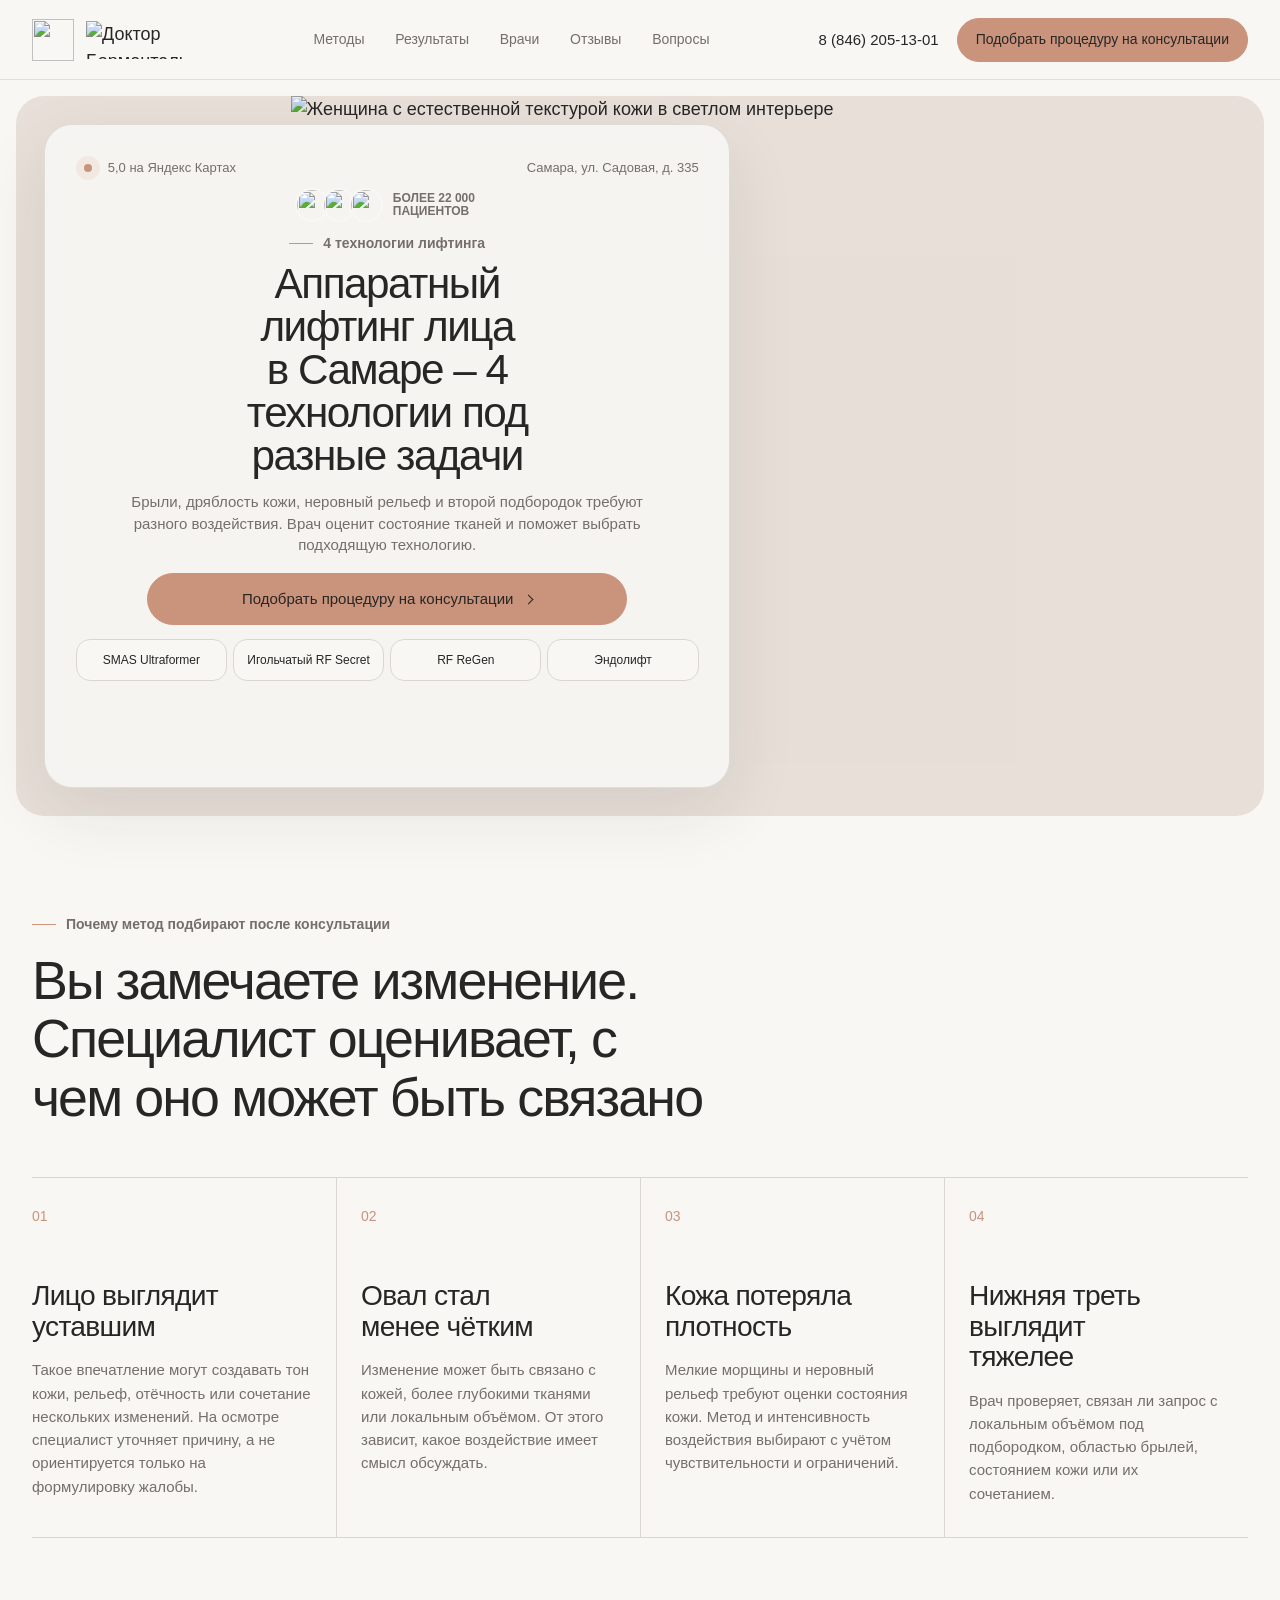
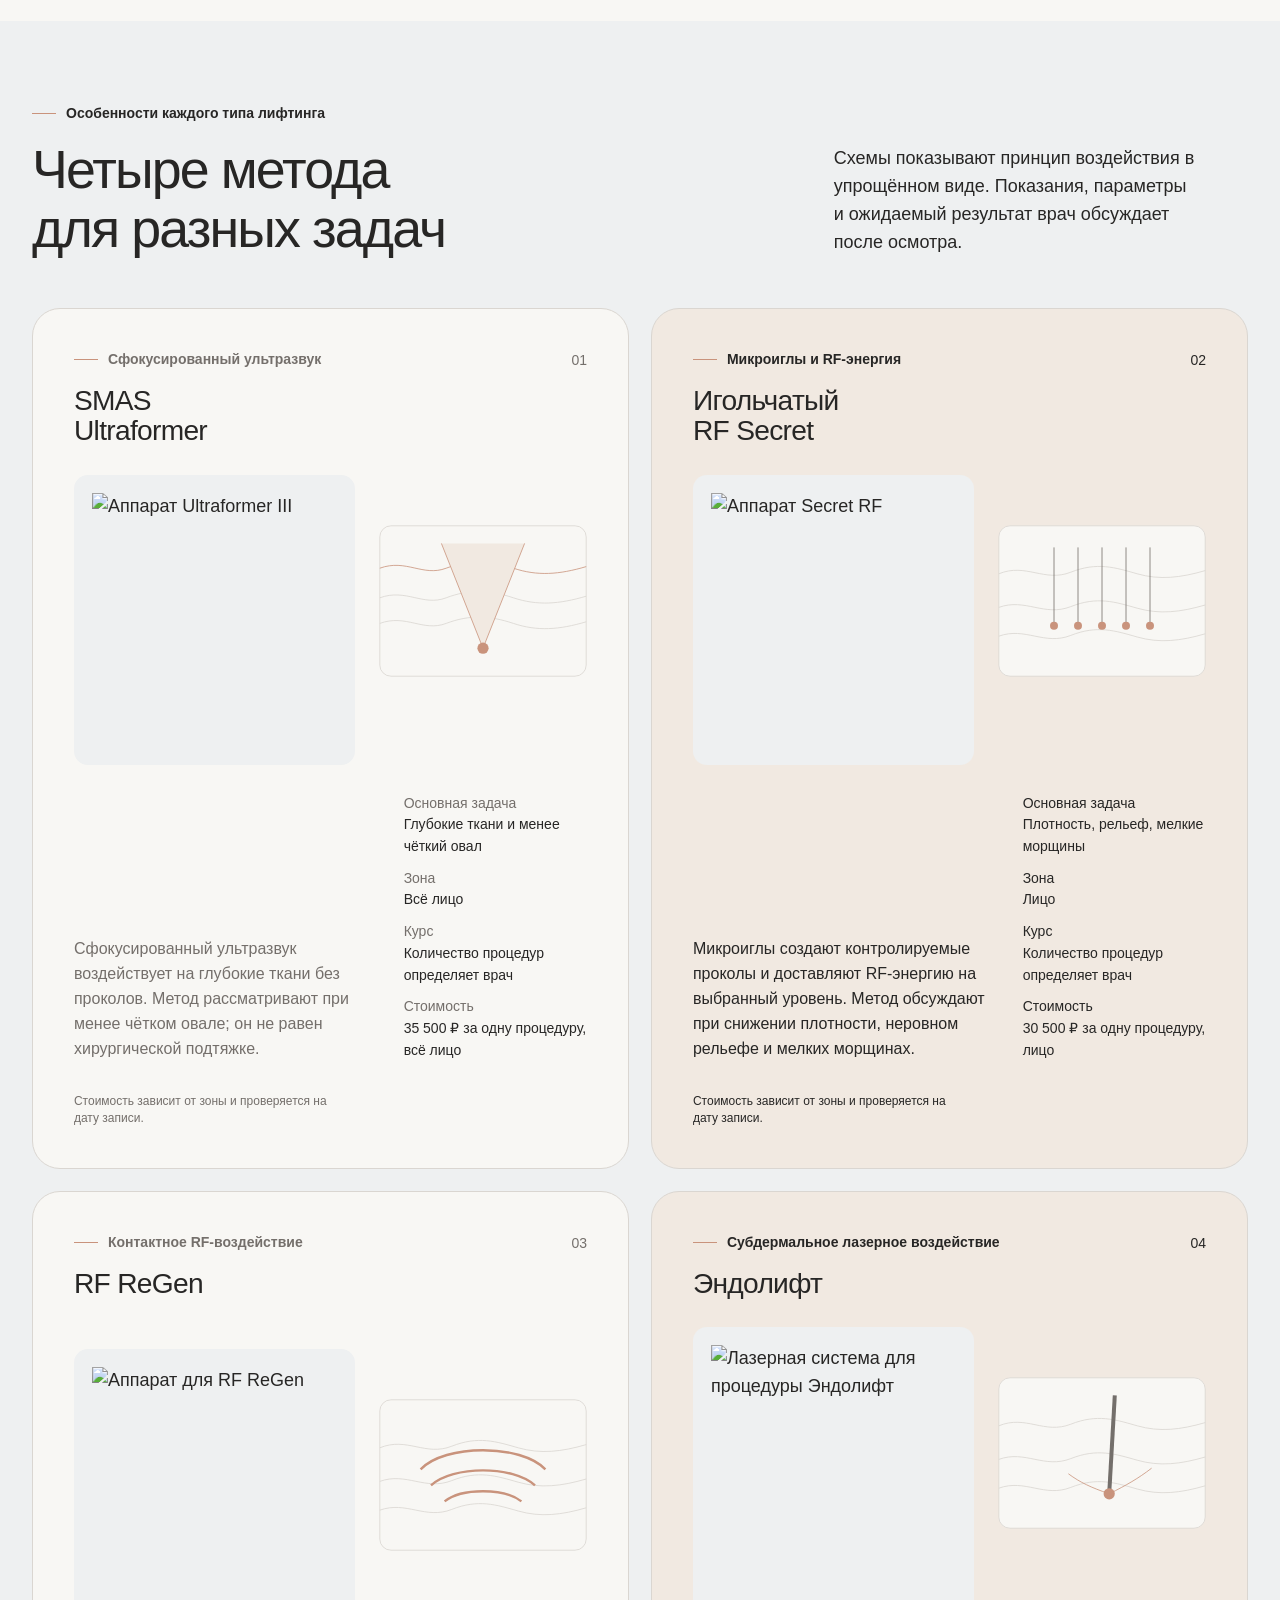
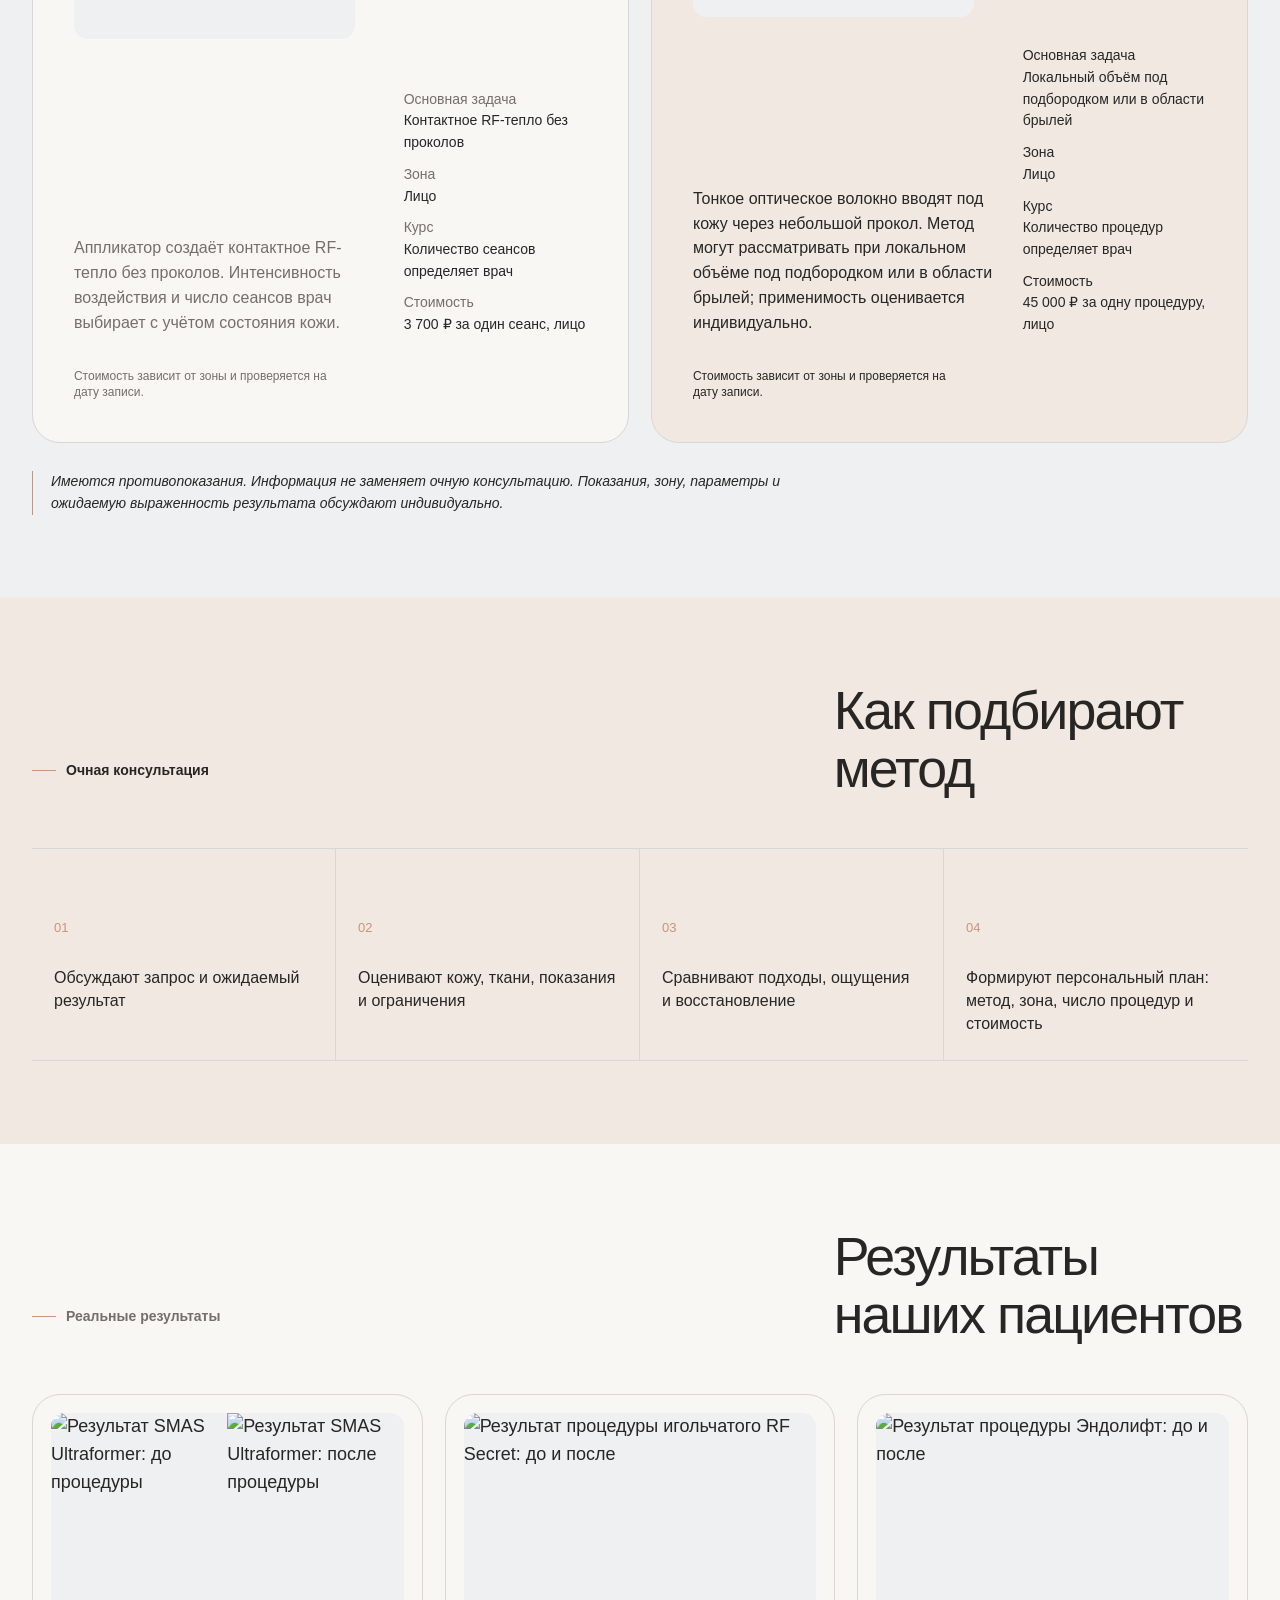
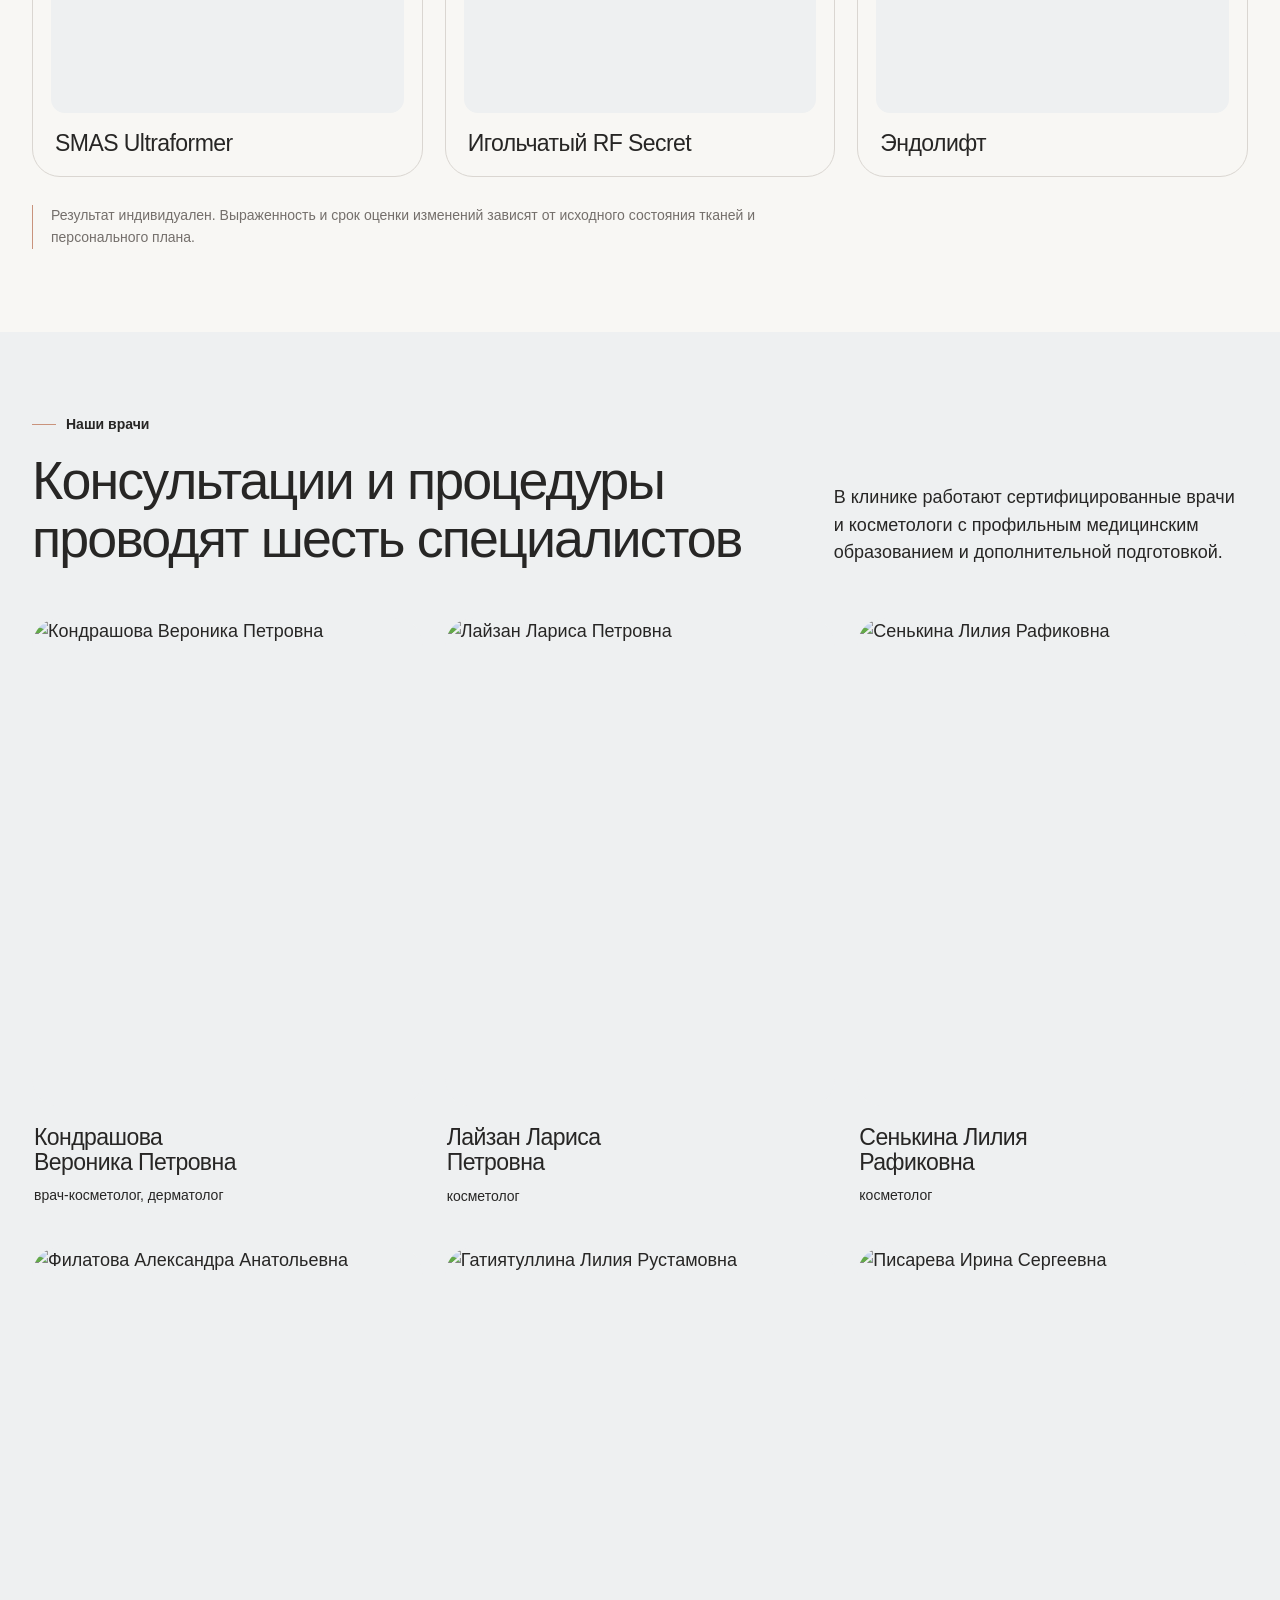
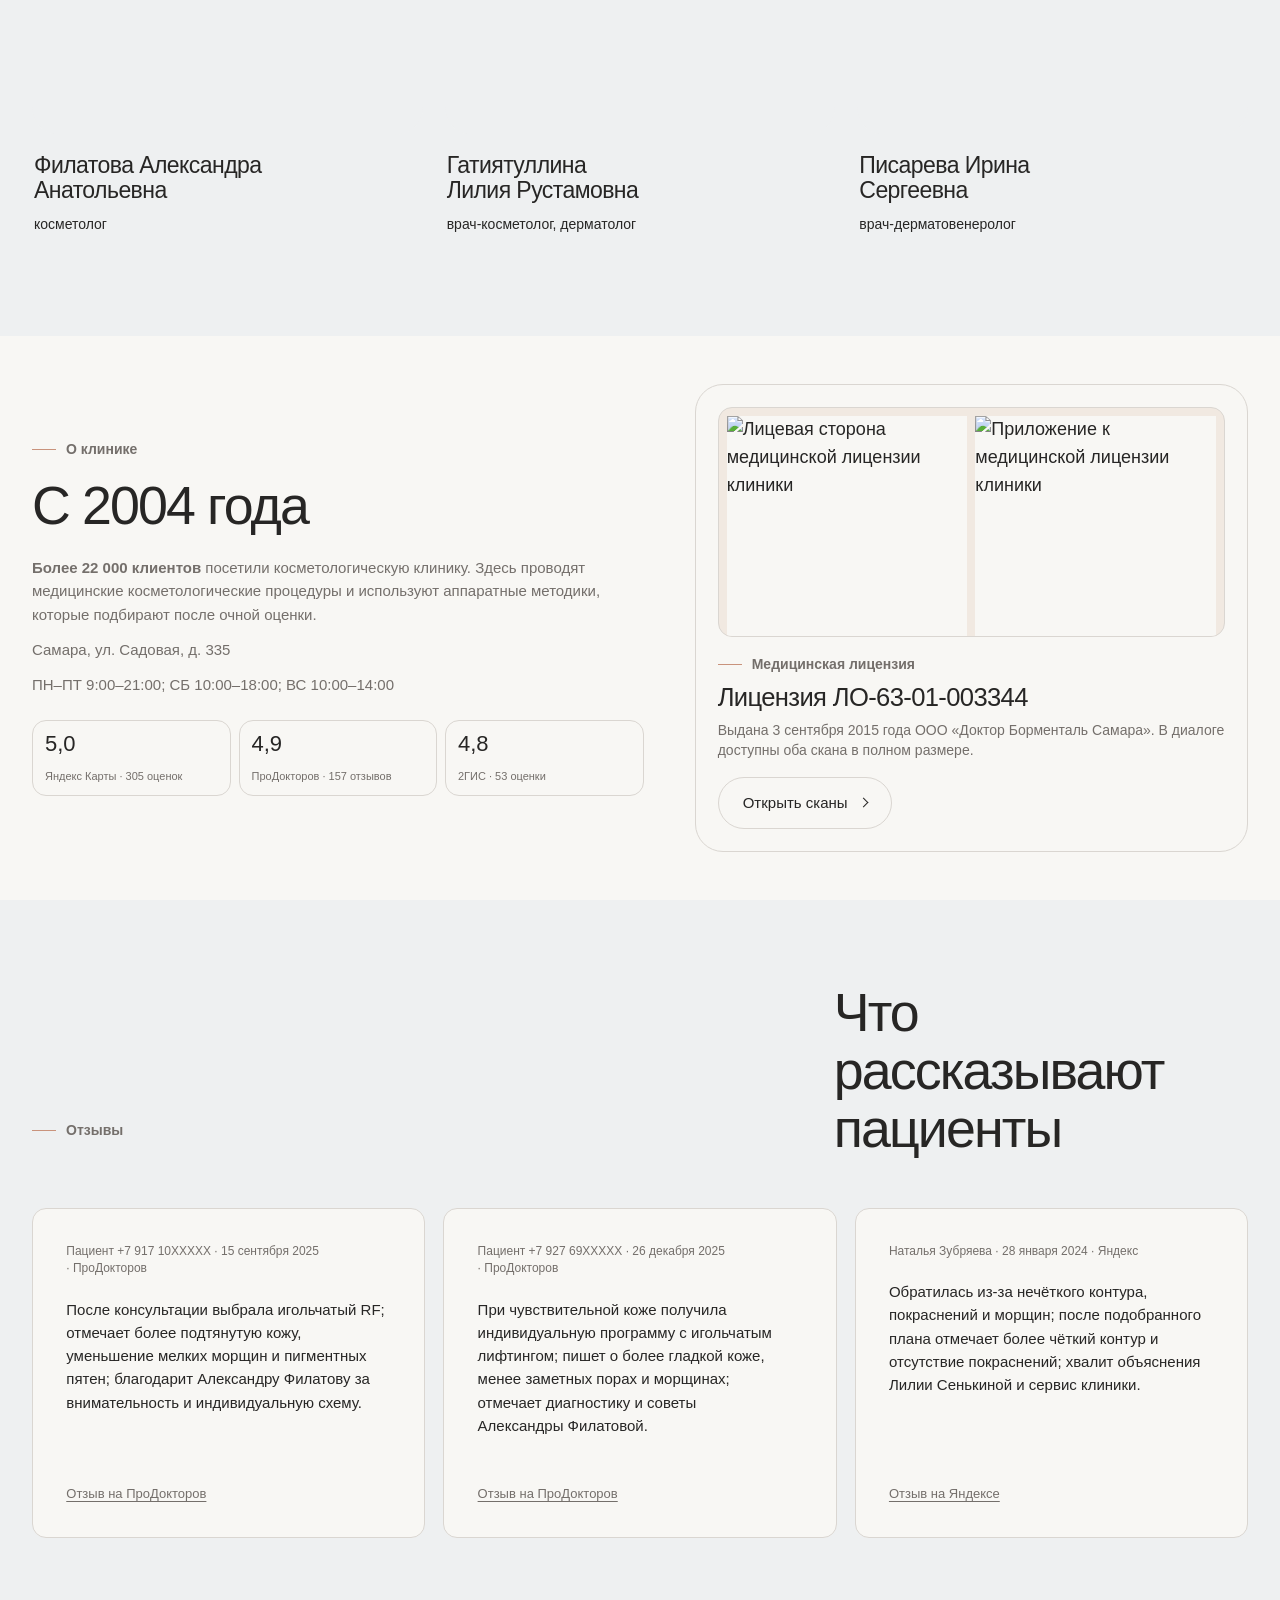
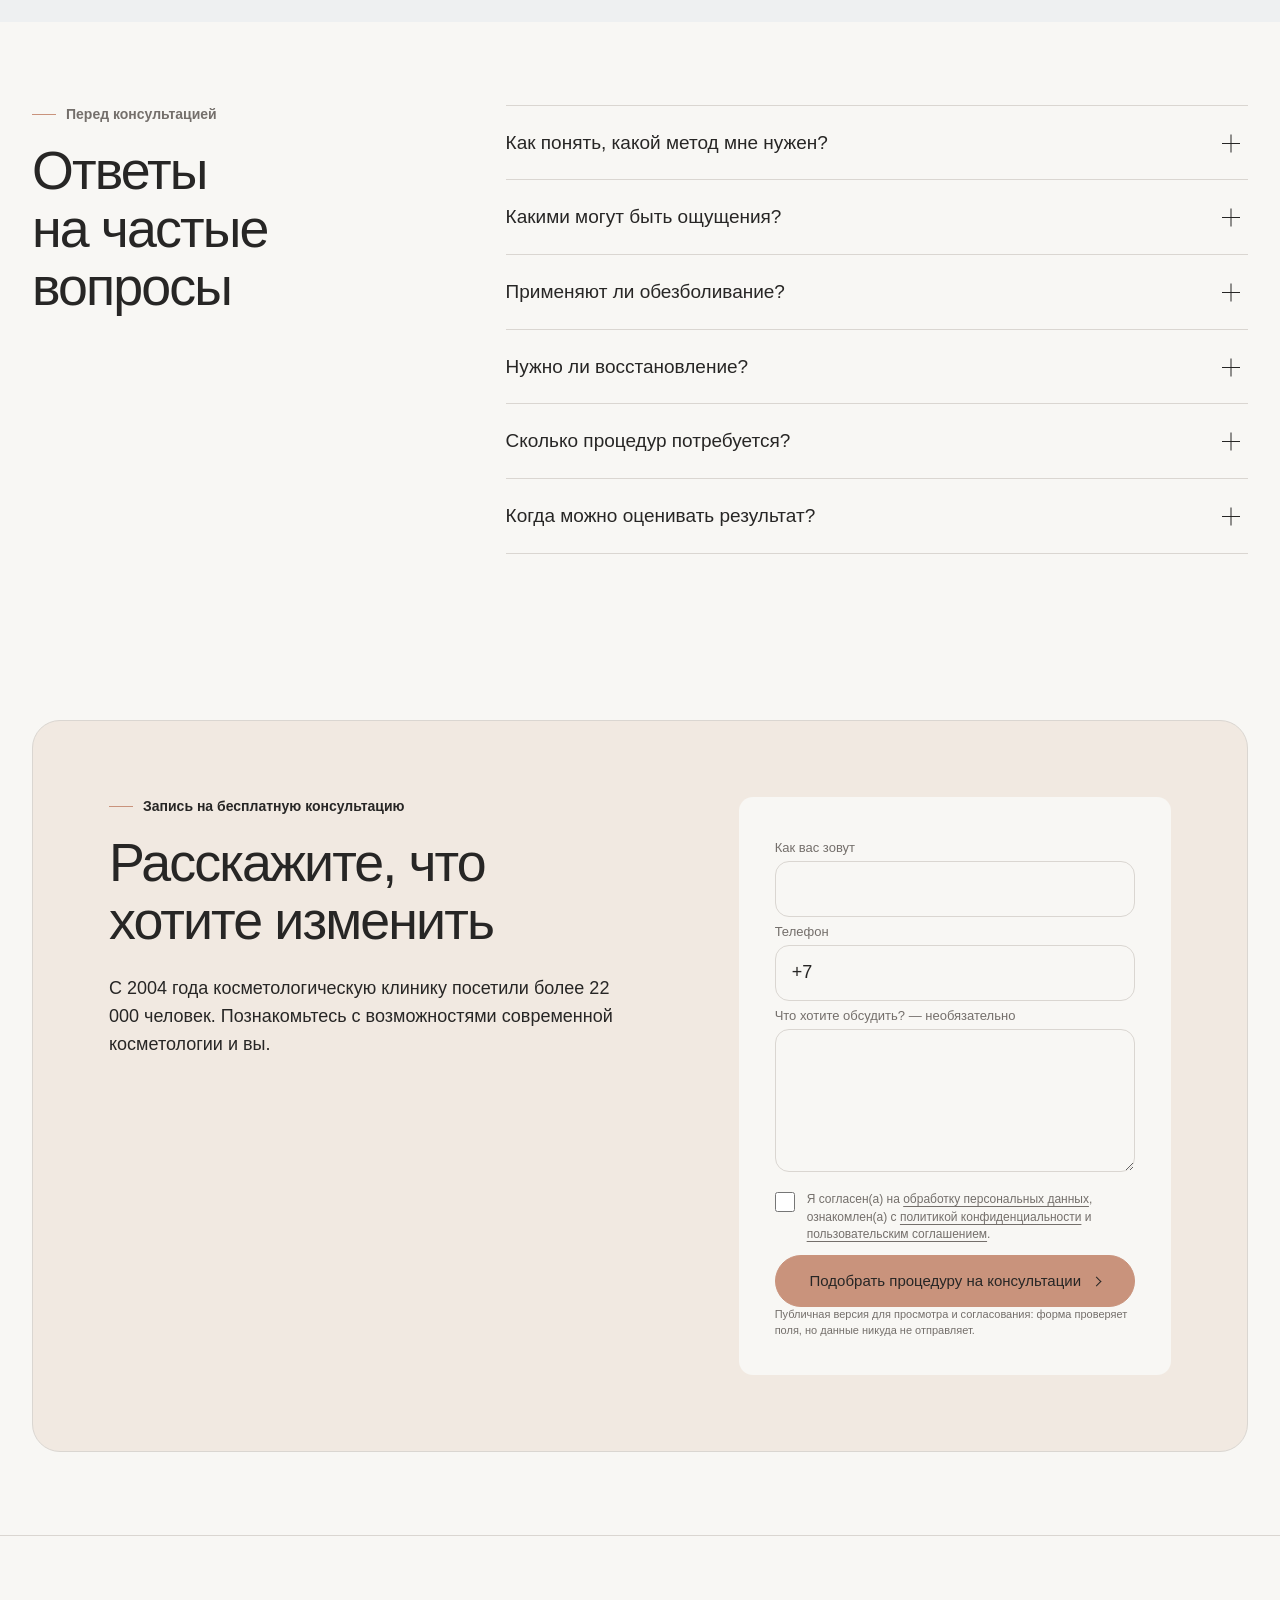
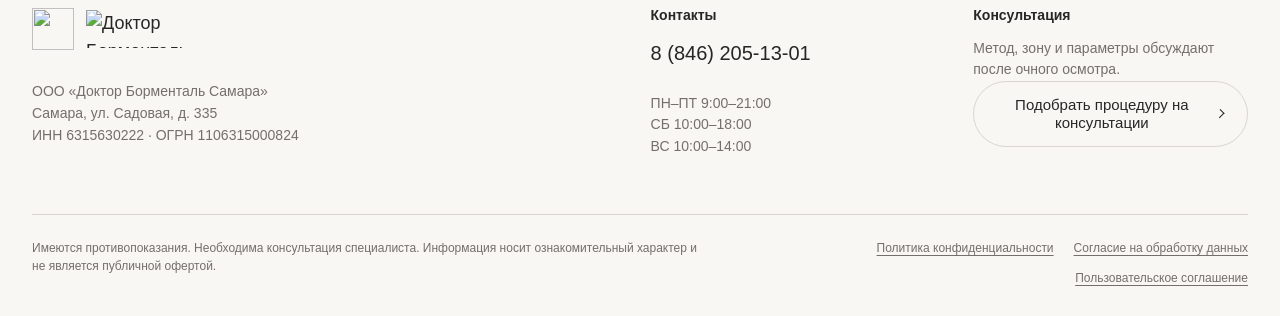
==== index.html @ 1e652e02 "feat: publish Bormental lifting landing" ====
<!doctype html>
<html lang="ru">
<head>
  <meta charset="utf-8">
  <meta name="viewport" content="width=device-width, initial-scale=1">
  <title>Аппаратный лифтинг лица в Самаре | Доктор Борменталь</title>
  <meta name="description" content="Четыре технологии аппаратного лифтинга для разных задач. Врач оценит состояние тканей и поможет подобрать метод после очной консультации.">
  <meta name="theme-color" content="#F8F7F4">
  <meta property="og:title" content="Аппаратный лифтинг лица в Самаре">
  <meta property="og:description" content="SMAS Ultraformer, игольчатый RF Secret, RF ReGen и Эндолифт — метод подбирают после очной консультации.">
  <meta property="og:type" content="website">
  <meta property="og:image" content="https://espace-landing-pages.github.io/bormental-lifting/assets/images/hero-clean.webp">
  <link rel="canonical" href="https://espace-landing-pages.github.io/bormental-lifting/">
  <link rel="icon" href="assets/logos/logo.svg" type="image/svg+xml">
  <link rel="preload" href="assets/fonts/onest-variable.ttf" as="font" type="font/ttf" crossorigin>
  <link rel="stylesheet" href="styles.css">
</head>
<body>
  <a class="skip-link" href="#main-content">К основному содержанию</a>

  <header class="site-header" data-analytics-placement="header">
    <div class="container header-inner">
      <a class="brand" href="#hero" aria-label="Доктор Борменталь — к началу страницы">
        <img class="brand-mark" src="assets/logos/logo.svg" alt="" width="48" height="48">
        <img class="brand-name" src="assets/logos/logo_name.svg" alt="Доктор Борменталь" width="109" height="35">
      </a>
      <nav class="site-nav" aria-label="Основная навигация">
        <a href="#methods">Методы</a>
        <a href="#results">Результаты</a>
        <a href="#specialists">Врачи</a>
        <a href="#reviews">Отзывы</a>
        <a href="#faq">Вопросы</a>
      </nav>
      <div class="header-actions">
        <a class="header-phone" href="tel:+78462051301">8 (846) 205-13-01</a>
        <button class="button button--compact" type="button" data-open-lead-modal>Подобрать процедуру на консультации</button>
      </div>
    </div>
  </header>

  <details class="mobile-nav">
    <summary>Разделы страницы</summary>
    <nav aria-label="Мобильная навигация">
      <a href="#methods">Методы</a>
      <a href="#results">Результаты</a>
      <a href="#specialists">Врачи</a>
      <a href="#reviews">Отзывы</a>
      <a href="#faq">Вопросы</a>
    </nav>
  </details>

  <main id="main-content">
    <section class="hero" id="hero" aria-labelledby="hero-title">
      <div class="hero-grid">
        <figure class="hero-media">
          <img src="assets/images/hero-clean.webp" alt="Женщина с естественной текстурой кожи в светлом интерьере" width="1448" height="1086" fetchpriority="high">
        </figure>
        <div class="hero-panel" data-reveal>
          <p class="eyebrow">4 технологии лифтинга</p>
          <h1 id="hero-title">Аппаратный лифтинг лица в Самаре – 4 технологии под разные задачи</h1>
          <p class="hero-lead">Брыли, дряблость кожи, неровный рельеф и второй подбородок требуют разного воздействия. Врач оценит состояние тканей и поможет выбрать подходящую технологию.</p>
          <button class="button" type="button" data-open-lead-modal>Подобрать процедуру на консультации</button>
          <div class="hero-proof" aria-label="Информация о клинике">
            <a class="hero-rating" href="https://yandex.ru/profile/1022562864" target="_blank" rel="noopener">
              <span class="hero-rating__dot" aria-hidden="true"></span>
              <span>5,0 на Яндекс Картах</span>
            </a>
            <span class="hero-address">Самара, ул. Садовая, д. 335</span>
            <span class="hero-patients">
              <span class="hero-patients__avatars" aria-hidden="true">
                <img src="assets/doctors/kondrashova-veronika.webp" alt="" width="40" height="40">
                <img src="assets/doctors/gatiyatullina-liliya.webp" alt="" width="40" height="40">
                <img src="assets/doctors/pisareva-irina.webp" alt="" width="40" height="40">
              </span>
              <strong>Более 22 000 пациентов</strong>
            </span>
          </div>
          <ul class="hero-methods" aria-label="Технологии лифтинга">
            <li>SMAS Ultraformer</li>
            <li>Игольчатый RF Secret</li>
            <li>RF ReGen</li>
            <li>Эндолифт</li>
          </ul>
        </div>
      </div>
    </section>

    <section class="section" id="changes" aria-labelledby="changes-title">
      <div class="container">
        <div class="section-head" data-reveal>
          <div>
            <p class="eyebrow">Почему метод подбирают после консультации</p>
            <h2 id="changes-title">Вы замечаете изменение. Специалист оценивает, с чем оно может быть связано</h2>
          </div>
        </div>
        <div class="changes-grid">
          <article class="change-item" data-reveal>
            <span class="change-index">01</span>
            <h3>Лицо выглядит уставшим</h3>
            <p>Такое впечатление могут создавать тон кожи, рельеф, отёчность или сочетание нескольких изменений. На осмотре специалист уточняет причину, а не ориентируется только на формулировку жалобы.</p>
          </article>
          <article class="change-item" data-reveal>
            <span class="change-index">02</span>
            <h3>Овал стал менее чётким</h3>
            <p>Изменение может быть связано с кожей, более глубокими тканями или локальным объёмом. От этого зависит, какое воздействие имеет смысл обсуждать.</p>
          </article>
          <article class="change-item" data-reveal>
            <span class="change-index">03</span>
            <h3>Кожа потеряла плотность</h3>
            <p>Мелкие морщины и неровный рельеф требуют оценки состояния кожи. Метод и интенсивность воздействия выбирают с учётом чувствительности и ограничений.</p>
          </article>
          <article class="change-item" data-reveal>
            <span class="change-index">04</span>
            <h3>Нижняя треть выглядит тяжелее</h3>
            <p>Врач проверяет, связан ли запрос с локальным объёмом под подбородком, областью брылей, состоянием кожи или их сочетанием.</p>
          </article>
        </div>
      </div>
    </section>

    <section class="section section--soft" id="methods" aria-labelledby="methods-title">
      <div class="container">
        <div class="section-head" data-reveal>
          <div>
            <p class="eyebrow">Особенности каждого типа лифтинга</p>
            <h2 id="methods-title">Четыре метода для разных задач</h2>
          </div>
          <p>Схемы показывают принцип воздействия в упрощённом виде. Показания, параметры и ожидаемый результат врач обсуждает после осмотра.</p>
        </div>

        <div class="methods-grid">
          <article class="method-card" data-reveal>
            <div class="method-card__head">
              <div><p class="eyebrow">Сфокусированный ультразвук</p><h3>SMAS Ultraformer</h3></div>
              <span class="method-card__index">01</span>
            </div>
            <div class="method-card__visual">
              <figure class="method-card__media"><img src="assets/equipment/ultraformer-clean.webp" alt="Аппарат Ultraformer III" width="1030" height="1527" loading="lazy"></figure>
              <div class="method-diagram" role="img" aria-label="Упрощённая схема сфокусированного ультразвукового воздействия">
                <svg viewBox="0 0 260 190" aria-hidden="true">
                  <rect x="1" y="1" width="258" height="188" rx="14" fill="#F8F7F4" stroke="#DAD6D1"/>
                  <path d="M1 54C34 42 55 65 84 54s54-10 84 0 57 8 91-2" fill="none" stroke="#C9937C"/>
                  <path d="M1 91C34 79 55 102 84 91s54-10 84 0 57 8 91-2M1 123C34 111 55 134 84 123s54-10 84 0 57 8 91-2" fill="none" stroke="#DAD6D1"/>
                  <path d="M78 23L130 154 182 23" fill="#F1E9E1" stroke="#C9937C"/>
                  <circle cx="130" cy="154" r="7" fill="#C9937C"/>
                </svg>
              </div>
            </div>
            <div class="method-card__copy">
              <p>Сфокусированный ультразвук воздействует на глубокие ткани без проколов. Метод рассматривают при менее чётком овале; он не равен хирургической подтяжке.</p>
              <div class="method-card__meta">
                <div><span>Основная задача</span><strong>Глубокие ткани и менее чёткий овал</strong></div>
                <div><span>Зона</span><strong>Всё лицо</strong></div>
                <div><span>Курс</span><strong>Количество процедур определяет врач</strong></div>
                <div><span>Стоимость</span><strong>35 500 ₽ за одну процедуру, всё лицо</strong></div>
              </div>
              <p class="price-note">Стоимость зависит от зоны и проверяется на дату записи.</p>
            </div>
          </article>

          <article class="method-card" data-reveal>
            <div class="method-card__head">
              <div><p class="eyebrow">Микроиглы и RF-энергия</p><h3>Игольчатый RF Secret</h3></div>
              <span class="method-card__index">02</span>
            </div>
            <div class="method-card__visual">
              <figure class="method-card__media"><img src="assets/equipment/secret-rf.webp" alt="Аппарат Secret RF" width="1740" height="3714" loading="lazy"></figure>
              <div class="method-diagram" role="img" aria-label="Упрощённая схема микроигольчатого RF-воздействия">
                <svg viewBox="0 0 260 190" aria-hidden="true">
                  <rect x="1" y="1" width="258" height="188" rx="14" fill="#F8F7F4" stroke="#DAD6D1"/>
                  <path d="M1 61C35 47 58 72 91 59s55-6 83 2 54 5 85-4M1 103C34 91 58 115 91 102s55-6 83 2 54 5 85-4M1 139C34 127 58 151 91 138s55-6 83 2 54 5 85-4" fill="none" stroke="#DAD6D1"/>
                  <g stroke="#746F6B"><path d="M70 28V126"/><path d="M100 28V126"/><path d="M130 28V126"/><path d="M160 28V126"/><path d="M190 28V126"/></g>
                  <g fill="#C9937C"><circle cx="70" cy="126" r="5"/><circle cx="100" cy="126" r="5"/><circle cx="130" cy="126" r="5"/><circle cx="160" cy="126" r="5"/><circle cx="190" cy="126" r="5"/></g>
                </svg>
              </div>
            </div>
            <div class="method-card__copy">
              <p>Микроиглы создают контролируемые проколы и доставляют RF-энергию на выбранный уровень. Метод обсуждают при снижении плотности, неровном рельефе и мелких морщинах.</p>
              <div class="method-card__meta">
                <div><span>Основная задача</span><strong>Плотность, рельеф, мелкие морщины</strong></div>
                <div><span>Зона</span><strong>Лицо</strong></div>
                <div><span>Курс</span><strong>Количество процедур определяет врач</strong></div>
                <div><span>Стоимость</span><strong>30 500 ₽ за одну процедуру, лицо</strong></div>
              </div>
              <p class="price-note">Стоимость зависит от зоны и проверяется на дату записи.</p>
            </div>
          </article>

          <article class="method-card" data-reveal>
            <div class="method-card__head">
              <div><p class="eyebrow">Контактное RF-воздействие</p><h3>RF ReGen</h3></div>
              <span class="method-card__index">03</span>
            </div>
            <div class="method-card__visual">
              <figure class="method-card__media"><img src="assets/equipment/regen.webp" alt="Аппарат для RF ReGen" width="694" height="1280" loading="lazy"></figure>
              <div class="method-diagram" role="img" aria-label="Упрощённая схема контактного RF-воздействия">
                <svg viewBox="0 0 260 190" aria-hidden="true">
                  <rect x="1" y="1" width="258" height="188" rx="14" fill="#F8F7F4" stroke="#DAD6D1"/>
                  <path d="M1 61C35 47 58 72 91 59s55-6 83 2 54 5 85-4M1 103C34 91 58 115 91 102s55-6 83 2 54 5 85-4M1 139C34 127 58 151 91 138s55-6 83 2 54 5 85-4" fill="none" stroke="#DAD6D1"/>
                  <path d="M52 88C82 56 178 56 208 88M65 108C92 83 168 83 195 108M82 128C103 111 157 111 178 128" fill="none" stroke="#C9937C" stroke-width="3"/>
                </svg>
              </div>
            </div>
            <div class="method-card__copy">
              <p>Аппликатор создаёт контактное RF-тепло без проколов. Интенсивность воздействия и число сеансов врач выбирает с учётом состояния кожи.</p>
              <div class="method-card__meta">
                <div><span>Основная задача</span><strong>Контактное RF-тепло без проколов</strong></div>
                <div><span>Зона</span><strong>Лицо</strong></div>
                <div><span>Курс</span><strong>Количество сеансов определяет врач</strong></div>
                <div><span>Стоимость</span><strong>3 700 ₽ за один сеанс, лицо</strong></div>
              </div>
              <p class="price-note">Стоимость зависит от зоны и проверяется на дату записи.</p>
            </div>
          </article>

          <article class="method-card" data-reveal>
            <div class="method-card__head">
              <div><p class="eyebrow">Субдермальное лазерное воздействие</p><h3>Эндолифт</h3></div>
              <span class="method-card__index">04</span>
            </div>
            <div class="method-card__visual">
              <figure class="method-card__media"><img src="assets/equipment/endolift.webp" alt="Лазерная система для процедуры Эндолифт" width="814" height="442" loading="lazy"></figure>
              <div class="method-diagram" role="img" aria-label="Упрощённая схема субдермального лазерного воздействия">
                <svg viewBox="0 0 260 190" aria-hidden="true">
                  <rect x="1" y="1" width="258" height="188" rx="14" fill="#F8F7F4" stroke="#DAD6D1"/>
                  <path d="M1 61C35 47 58 72 91 59s55-6 83 2 54 5 85-4M1 103C34 91 58 115 91 102s55-6 83 2 54 5 85-4M1 139C34 127 58 151 91 138s55-6 83 2 54 5 85-4" fill="none" stroke="#DAD6D1"/>
                  <path d="M146 23L139 146" fill="none" stroke="#746F6B" stroke-width="5"/>
                  <circle cx="139" cy="146" r="7" fill="#C9937C"/>
                  <path d="M139 146C116 138 103 132 88 121M139 146C161 135 175 127 192 114" fill="none" stroke="#C9937C"/>
                </svg>
              </div>
            </div>
            <div class="method-card__copy">
              <p>Тонкое оптическое волокно вводят под кожу через небольшой прокол. Метод могут рассматривать при локальном объёме под подбородком или в области брылей; применимость оценивается индивидуально.</p>
              <div class="method-card__meta">
                <div><span>Основная задача</span><strong>Локальный объём под подбородком или в области брылей</strong></div>
                <div><span>Зона</span><strong>Лицо</strong></div>
                <div><span>Курс</span><strong>Количество процедур определяет врач</strong></div>
                <div><span>Стоимость</span><strong>45 000 ₽ за одну процедуру, лицо</strong></div>
              </div>
              <p class="price-note">Стоимость зависит от зоны и проверяется на дату записи.</p>
            </div>
          </article>
        </div>
        <p class="medical-note"><em>Имеются противопоказания. Информация не заменяет очную консультацию. Показания, зону, параметры и ожидаемую выраженность результата обсуждают индивидуально.</em></p>
      </div>
    </section>

    <section class="section section--milk" id="selection" aria-labelledby="selection-title">
      <div class="container">
        <div class="section-heading" data-reveal>
          <p class="eyebrow">Очная консультация</p>
          <h2 id="selection-title">Как подбирают метод</h2>
        </div>
        <ol class="selection-timeline">
          <li class="selection-step" data-reveal>Обсуждают запрос и ожидаемый результат</li>
          <li class="selection-step" data-reveal>Оценивают кожу, ткани, показания и ограничения</li>
          <li class="selection-step" data-reveal>Сравнивают подходы, ощущения и восстановление</li>
          <li class="selection-step" data-reveal>Формируют персональный план: метод, зона, число процедур и стоимость</li>
        </ol>
      </div>
    </section>

    <section class="section" id="results" aria-labelledby="results-title">
      <div class="container">
        <div class="section-heading" data-reveal>
          <p class="eyebrow">Реальные результаты</p>
          <h2 id="results-title">Результаты наших пациентов</h2>
        </div>
        <div class="results-grid">
          <article class="result-card" data-reveal>
            <div class="result-card__media">
              <img src="assets/results/smas-before.webp" alt="Результат SMAS Ultraformer: до процедуры" width="379" height="415" loading="lazy">
              <img src="assets/results/smas-after.webp" alt="Результат SMAS Ultraformer: после процедуры" width="379" height="415" loading="lazy">
            </div>
            <h3>SMAS Ultraformer</h3>
          </article>
          <article class="result-card" data-reveal>
            <div class="result-card__media"><img src="assets/results/secret-rf-before-after.jpg" alt="Результат процедуры игольчатого RF Secret: до и после" width="730" height="600" loading="lazy"></div>
            <h3>Игольчатый RF Secret</h3>
          </article>
          <article class="result-card" data-reveal>
            <div class="result-card__media"><img src="assets/results/endolift-before-after.png" alt="Результат процедуры Эндолифт: до и после" width="618" height="471" loading="lazy"></div>
            <h3>Эндолифт</h3>
          </article>
        </div>
        <p class="medical-note">Результат индивидуален. Выраженность и срок оценки изменений зависят от исходного состояния тканей и персонального плана.</p>
      </div>
    </section>

    <section class="section section--soft" id="specialists" aria-labelledby="specialists-title">
      <div class="container">
        <div class="section-head" data-reveal>
          <div><p class="eyebrow">Наши врачи</p><h2 id="specialists-title">Консультации и процедуры проводят шесть специалистов</h2></div>
          <p>В клинике работают сертифицированные врачи и косметологи с профильным медицинским образованием и дополнительной подготовкой.</p>
        </div>
        <div class="specialists-grid">
          <article class="specialist-card" data-reveal><img src="assets/doctors/kondrashova-veronika.webp" alt="Кондрашова Вероника Петровна" width="852" height="1255" loading="lazy"><div><h3>Кондрашова Вероника Петровна</h3><p>врач-косметолог, дерматолог</p></div></article>
          <article class="specialist-card" data-reveal><img src="assets/doctors/layzan-larisa.webp" alt="Лайзан Лариса Петровна" width="900" height="1348" loading="lazy"><div><h3>Лайзан Лариса Петровна</h3><p>косметолог</p></div></article>
          <article class="specialist-card" data-reveal><img src="assets/doctors/senkina-liliya.webp" alt="Сенькина Лилия Рафиковна" width="900" height="1120" loading="lazy"><div><h3>Сенькина Лилия Рафиковна</h3><p>косметолог</p></div></article>
          <article class="specialist-card" data-reveal><img src="assets/doctors/filatova-aleksandra.webp" alt="Филатова Александра Анатольевна" width="797" height="1055" loading="lazy"><div><h3>Филатова Александра Анатольевна</h3><p>косметолог</p></div></article>
          <article class="specialist-card" data-reveal><img src="assets/doctors/gatiyatullina-liliya.webp" alt="Гатиятуллина Лилия Рустамовна" width="900" height="1231" loading="lazy"><div><h3>Гатиятуллина Лилия Рустамовна</h3><p>врач-косметолог, дерматолог</p></div></article>
          <article class="specialist-card" data-reveal><img src="assets/doctors/pisareva-irina.webp" alt="Писарева Ирина Сергеевна" width="900" height="1349" loading="lazy"><div><h3>Писарева Ирина Сергеевна</h3><p>врач-дерматовенеролог</p></div></article>
        </div>
      </div>
    </section>

    <section class="section" id="clinic" aria-labelledby="clinic-title">
      <div class="container clinic-grid">
        <div class="clinic-copy" data-reveal>
          <p class="eyebrow">О клинике</p>
          <h2 id="clinic-title">С 2004 года</h2>
          <p><strong>Более 22 000 клиентов</strong> посетили косметологическую клинику. Здесь проводят медицинские косметологические процедуры и используют аппаратные методики, которые подбирают после очной оценки.</p>
          <p>Самара, ул. Садовая, д. 335</p>
          <p>ПН–ПТ 9:00–21:00; СБ 10:00–18:00; ВС 10:00–14:00</p>
          <div class="rating-grid" aria-label="Рейтинги клиники">
            <a class="rating-card" href="https://yandex.ru/profile/1022562864" target="_blank" rel="noopener"><strong>5,0</strong><span>Яндекс Карты · 305 оценок</span></a>
            <a class="rating-card" href="https://prodoctorov.ru/samara/lpu/22653-doktor-bormental/otzivi/" target="_blank" rel="noopener"><strong>4,9</strong><span>ПроДокторов · 157 отзывов</span></a>
            <a class="rating-card" href="https://2gis.ru/samara/firm/2533803071725032/tab/info" target="_blank" rel="noopener"><strong>4,8</strong><span>2ГИС · 53 оценки</span></a>
          </div>
        </div>
        <div class="license-band" data-reveal>
          <div class="license-band__preview">
            <img src="assets/licenses/license-1.jpg" alt="Лицевая сторона медицинской лицензии клиники" width="1264" height="1752" loading="lazy">
            <img src="assets/licenses/license-2.jpg" alt="Приложение к медицинской лицензии клиники" width="2528" height="3504" loading="lazy">
          </div>
          <div>
            <p class="eyebrow">Медицинская лицензия</p>
            <h3>Лицензия ЛО-63-01-003344</h3>
            <p>Выдана 3 сентября 2015 года ООО «Доктор Борменталь Самара». В диалоге доступны оба скана в полном размере.</p>
            <button class="button button--secondary" type="button" data-open-dialog="license-dialog">Открыть сканы</button>
          </div>
        </div>
      </div>
    </section>

    <section class="section section--soft" id="reviews" aria-labelledby="reviews-title">
      <div class="container">
        <div class="section-heading" data-reveal><p class="eyebrow">Отзывы</p><h2 id="reviews-title">Что рассказывают пациенты</h2></div>
        <div class="reviews-grid">
          <article class="review-card" data-reveal>
            <p class="review-card__meta">Пациент +7 917 10XXXXX · 15 сентября 2025 · ПроДокторов</p>
            <p>После консультации выбрала игольчатый RF; отмечает более подтянутую кожу, уменьшение мелких морщин и пигментных пятен; благодарит Александру Филатову за внимательность и индивидуальную схему.</p>
            <a href="https://prodoctorov.ru/samara/vrach/1018625-filatova/otzivi/" target="_blank" rel="noopener">Отзыв на ПроДокторов</a>
          </article>
          <article class="review-card" data-reveal>
            <p class="review-card__meta">Пациент +7 927 69XXXXX · 26 декабря 2025 · ПроДокторов</p>
            <p>При чувствительной коже получила индивидуальную программу с игольчатым лифтингом; пишет о более гладкой коже, менее заметных порах и морщинах; отмечает диагностику и советы Александры Филатовой.</p>
            <a href="https://prodoctorov.ru/samara/vrach/1018625-filatova/otzivi/" target="_blank" rel="noopener">Отзыв на ПроДокторов</a>
          </article>
          <article class="review-card" data-reveal>
            <p class="review-card__meta">Наталья Зубряева · 28 января 2024 · Яндекс</p>
            <p>Обратилась из-за нечёткого контура, покраснений и морщин; после подобранного плана отмечает более чёткий контур и отсутствие покраснений; хвалит объяснения Лилии Сенькиной и сервис клиники.</p>
            <a href="https://yandex.ru/medicine/doctor/senkina_liliya_xPdM9CHpASNsi" target="_blank" rel="noopener">Отзыв на Яндексе</a>
          </article>
        </div>
      </div>
    </section>

    <section class="section" id="faq" aria-labelledby="faq-title">
      <div class="container faq-grid">
        <div data-reveal><p class="eyebrow">Перед консультацией</p><h2 id="faq-title">Ответы на частые вопросы</h2></div>
        <div class="faq-list" data-reveal>
          <details><summary>Как понять, какой метод мне нужен?</summary><p>Выбирать аппарат заранее не требуется. На консультации специалист сопоставит запрос с состоянием кожи и тканей, показаниями, ограничениями и приемлемым сроком восстановления.</p></details>
          <details><summary>Какими могут быть ощущения?</summary><p>Ощущения зависят от метода, зоны и индивидуальной чувствительности. Возможны тепло, покалывание или ощущение проколов; их интенсивность врач обсуждает до процедуры.</p></details>
          <details><summary>Применяют ли обезболивание?</summary><p>Необходимость и вариант обезболивания зависят от выбранного метода и медицинских ограничений. Для процедур с проколами врач может предложить местную анестезию после очной оценки.</p></details>
          <details><summary>Нужно ли восстановление?</summary><p>После воздействия возможны временные покраснение, отёк, чувствительность, а при процедурах с проколами — более заметная реакция кожи. Характер и продолжительность восстановления индивидуальны.</p></details>
          <details><summary>Сколько процедур потребуется?</summary><p>Число процедур или сеансов зависит от метода, зоны, исходного состояния и реакции тканей. Персональный план составляют после осмотра; заранее фиксированного курса для всех пациентов нет.</p></details>
          <details><summary>Когда можно оценивать результат?</summary><p>Срок зависит от метода и восстановления. Слишком раннюю оценку может искажать временный отёк, поэтому врач заранее объясняет, когда корректно сравнивать изменения.</p></details>
        </div>
      </div>
    </section>

    <section class="section" id="consultation" aria-labelledby="consultation-title">
      <div class="container consultation-grid" data-reveal>
        <div class="consultation-copy">
          <p class="eyebrow">Запись на бесплатную консультацию</p>
          <h2 id="consultation-title">Расскажите, что хотите изменить</h2>
          <p>С 2004 года косметологическую клинику посетили более 22 000 человек. Познакомьтесь с возможностями современной косметологии и вы.</p>
        </div>
        <form class="lead-form" id="main-lead-form" method="post" data-lead-form novalidate>
          <fieldset disabled data-demo-fieldset>
            <label for="main-name">Как вас зовут</label>
            <input id="main-name" name="name" type="text" autocomplete="name" required aria-describedby="main-name-error">
            <span class="field-error" id="main-name-error" data-field-error="name" hidden></span>
            <label for="main-phone">Телефон</label>
            <input id="main-phone" name="phone" type="tel" inputmode="tel" autocomplete="tel" value="+7" required aria-describedby="main-phone-error">
            <span class="field-error" id="main-phone-error" data-field-error="phone" data-phone-error hidden></span>
            <label for="main-concern">Что хотите обсудить? — необязательно</label>
            <textarea id="main-concern" name="concern" rows="4"></textarea>
            <label class="consent-field" for="main-consent">
              <input id="main-consent" name="consent" type="checkbox" required aria-describedby="main-consent-error">
              <span>Я согласен(а) на <a href="consent.html">обработку персональных данных</a>, ознакомлен(а) с <a href="privacy.html">политикой конфиденциальности</a> и <a href="user-agreement.html">пользовательским соглашением</a>.</span>
            </label>
            <span class="field-error" id="main-consent-error" data-field-error="consent" hidden></span>
            <button class="button" type="submit">Подобрать процедуру на консультации</button>
            <p class="form-legal">Публичная версия для просмотра и согласования: форма проверяет поля, но данные никуда не отправляет.</p>
            <div class="form-success" data-form-success role="status" aria-live="polite" hidden>Спасибо. Поля заполнены корректно; данные никуда не отправлены.</div>
          </fieldset>
          <noscript>Демо-форма доступна только при включённом JavaScript и не отправляет данные.</noscript>
        </form>
      </div>
    </section>
  </main>

  <footer class="site-footer">
    <div class="container footer-grid">
      <div class="footer-brand">
        <a class="brand" href="#hero" aria-label="К началу страницы"><img class="brand-mark" src="assets/logos/logo.svg" alt="" width="48" height="48"><img class="brand-name" src="assets/logos/logo_name.svg" alt="Доктор Борменталь" width="109" height="35"></a>
        <p>ООО «Доктор Борменталь Самара»<br>Самара, ул. Садовая, д. 335<br>ИНН 6315630222 · ОГРН 1106315000824</p>
      </div>
      <div>
        <h2>Контакты</h2>
        <a class="footer-phone" href="tel:+78462051301">8 (846) 205-13-01</a>
        <p>ПН–ПТ 9:00–21:00<br>СБ 10:00–18:00<br>ВС 10:00–14:00</p>
      </div>
      <div>
        <h2>Консультация</h2>
        <p>Метод, зону и параметры обсуждают после очного осмотра.</p>
        <button class="button button--secondary" type="button" data-scroll-to-form>Подобрать процедуру на консультации</button>
      </div>
    </div>
    <div class="container footer-bottom">
      <p>Имеются противопоказания. Необходима консультация специалиста. Информация носит ознакомительный характер и не является публичной офертой.</p>
      <nav aria-label="Юридические документы">
        <a href="privacy.html">Политика конфиденциальности</a>
        <a href="consent.html">Согласие на обработку данных</a>
        <a href="user-agreement.html">Пользовательское соглашение</a>
      </nav>
    </div>
  </footer>

  <button class="mobile-cta" type="button" data-mobile-cta data-open-lead-modal hidden aria-hidden="true" inert>Подобрать процедуру на консультации</button>

  <dialog class="modal" id="lead-modal" aria-labelledby="lead-modal-title" tabindex="-1">
    <div class="modal-shell">
      <button class="modal-close" type="button" data-close-dialog aria-label="Закрыть окно">×</button>
      <div class="modal-copy">
        <p class="eyebrow">Бесплатная консультация</p>
        <h2 id="lead-modal-title">Расскажите, что хотите изменить</h2>
        <p>Врач оценит состояние кожи и тканей и обсудит подходящий метод на очной консультации.</p>
      </div>
      <form class="lead-form" id="modal-lead-form" method="post" data-lead-form novalidate>
        <fieldset disabled data-demo-fieldset>
          <label for="modal-name">Как вас зовут</label>
          <input id="modal-name" name="name" type="text" autocomplete="name" required aria-describedby="modal-name-error">
          <span class="field-error" id="modal-name-error" data-field-error="name" hidden></span>
          <label for="modal-phone">Телефон</label>
          <input id="modal-phone" name="phone" type="tel" inputmode="tel" autocomplete="tel" value="+7" required aria-describedby="modal-phone-error">
          <span class="field-error" id="modal-phone-error" data-field-error="phone" data-phone-error hidden></span>
          <label for="modal-concern">Что хотите обсудить? — необязательно</label>
          <textarea id="modal-concern" name="concern" rows="4"></textarea>
          <label class="consent-field" for="modal-consent">
            <input id="modal-consent" name="consent" type="checkbox" required aria-describedby="modal-consent-error">
            <span>Я согласен(а) на <a href="consent.html">обработку персональных данных</a>, ознакомлен(а) с <a href="privacy.html">политикой конфиденциальности</a> и <a href="user-agreement.html">пользовательским соглашением</a>.</span>
          </label>
          <span class="field-error" id="modal-consent-error" data-field-error="consent" hidden></span>
          <button class="button" type="submit">Подобрать процедуру на консультации</button>
          <p class="form-legal">Публичная версия для просмотра и согласования: форма проверяет поля, но данные никуда не отправляет.</p>
          <div class="form-success" data-form-success role="status" aria-live="polite" hidden>Спасибо. Поля заполнены корректно; данные никуда не отправлены.</div>
        </fieldset>
        <noscript>Демо-форма доступна только при включённом JavaScript и не отправляет данные.</noscript>
      </form>
    </div>
  </dialog>

  <dialog class="modal license-dialog" id="license-dialog" aria-labelledby="license-dialog-title" tabindex="-1">
    <div class="license-dialog__shell">
      <button class="modal-close" type="button" data-close-dialog aria-label="Закрыть окно">×</button>
      <div>
        <p class="eyebrow">Документы клиники</p>
        <h2 id="license-dialog-title">Медицинская лицензия</h2>
        <p class="license-meta">Лицензия ЛО-63-01-003344 от 3 сентября 2015 года, выдана ООО «Доктор Борменталь Самара». Каждый скан можно открыть в исходном размере.</p>
      </div>
      <div class="license-scans">
        <a class="license-scan-link" href="assets/licenses/license-1.jpg" target="_blank" rel="noopener" aria-label="Открыть первый скан медицинской лицензии в исходном размере"><img src="assets/licenses/license-1.jpg" alt="Лицевая сторона лицензии ЛО-63-01-003344" width="1264" height="1752" loading="lazy"></a>
        <a class="license-scan-link" href="assets/licenses/license-2.jpg" target="_blank" rel="noopener" aria-label="Открыть второй скан медицинской лицензии в исходном размере"><img src="assets/licenses/license-2.jpg" alt="Приложение к лицензии ЛО-63-01-003344" width="2528" height="3504" loading="lazy"></a>
      </div>
    </div>
  </dialog>

  <script type="module" src="script.js"></script>
</body>
</html>
---- styles.css ----
@font-face {
  font-family: "Onest";
  src: url("assets/fonts/onest-variable.ttf") format("truetype");
  font-style: normal;
  font-weight: 100 900;
  font-display: swap;
}

:root {
  --surface: #F8F7F4;
  --soft: #EEF0F1;
  --milk: #F1E9E1;
  --accent: #C9937C;
  --ink: #272625;
  --muted: #746F6B;
  --line: #DAD6D1;
  --container: 1280px;
  --radius-large: 28px;
  --radius-card: 14px;
  --space-section: clamp(5rem, 8vw, 8.5rem);
  --shadow-soft: 0 24px 70px rgba(39, 38, 37, 0.09);
  --transition: 220ms ease;
}

*,
*::before,
*::after {
  box-sizing: border-box;
}

html {
  scroll-behavior: smooth;
  scroll-padding-top: 104px;
}

body {
  margin: 0;
  min-width: 320px;
  background: var(--surface);
  color: var(--ink);
  font-family: "Onest", Arial, sans-serif;
  font-size: 18px;
  font-weight: 400;
  line-height: 1.55;
  text-rendering: optimizeLegibility;
  -webkit-font-smoothing: antialiased;
}

body.is-modal-open {
  overflow: hidden;
}

main {
  overflow: clip;
}

img,
svg {
  display: block;
  max-width: 100%;
}

img {
  height: auto;
}

button,
input,
textarea {
  color: inherit;
  font: inherit;
}

button,
a {
  -webkit-tap-highlight-color: transparent;
}

a {
  color: inherit;
  text-decoration-thickness: 1px;
  text-underline-offset: 0.22em;
}

p,
h1,
h2,
h3,
h4,
figure,
dl,
dd {
  margin: 0;
}

h1,
h2,
h3,
h4 {
  font-weight: 480;
  letter-spacing: -0.035em;
  line-height: 1.08;
  text-wrap: balance;
}

h1 {
  max-width: 13ch;
  font-size: clamp(3.15rem, 5.15vw, 4.75rem);
}

h2 {
  max-width: 15ch;
  font-size: clamp(2.45rem, 4.2vw, 3.5rem);
}

h3 {
  font-size: clamp(1.45rem, 2.2vw, 2rem);
  letter-spacing: -0.025em;
}

p {
  text-wrap: pretty;
}

::selection {
  background: var(--accent);
  color: var(--ink);
}

:focus-visible {
  border-radius: 6px;
  outline: 0;
  box-shadow: 0 0 0 2px var(--surface), 0 0 0 5px var(--ink);
}

.skip-link {
  position: fixed;
  z-index: 1000;
  top: 12px;
  left: 12px;
  padding: 10px 16px;
  border-radius: 10px;
  background: var(--ink);
  color: var(--surface);
  transform: translateY(-140%);
  transition: transform var(--transition);
}

.skip-link:focus {
  transform: translateY(0);
}

.container {
  width: min(calc(100% - 64px), var(--container));
  margin-inline: auto;
}

.section {
  position: relative;
  padding-block: var(--space-section);
}

.section--soft {
  background: var(--soft);
}

.section--milk {
  background: var(--milk);
}

.section--soft > .container > .section-head > p,
.section--soft > .container > .section-head .eyebrow,
.section--soft > .container > .medical-note,
.section--soft .specialist-card p,
.section--milk .eyebrow,
.selection-copy p:not(.eyebrow),
.selection-step p,
.selection-step > span,
.consultation-grid .eyebrow,
.consultation-copy p:not(.eyebrow),
.promo-slot .eyebrow {
  color: var(--ink);
}

.method-card:nth-child(even) .eyebrow,
.method-card:nth-child(even) .method-card__index,
.method-card:nth-child(even) .method-card__copy p,
.method-card:nth-child(even) .method-card__meta span,
.method-card:nth-child(even) .source-link {
  color: var(--ink);
}

.section-head,
.section-heading,
.section-heading--split {
  display: grid;
  grid-template-columns: minmax(0, 7fr) minmax(260px, 4fr);
  gap: clamp(2rem, 6vw, 6rem);
  align-items: end;
  margin-bottom: clamp(2.75rem, 5vw, 5rem);
}

.section-head > p,
.section-heading > p,
.section-heading--split > p,
.section-lead {
  max-width: 36rem;
  color: var(--muted);
}

.eyebrow,
.kicker,
.section-kicker {
  margin-bottom: 18px;
  color: var(--muted);
  font-size: 14px;
  font-weight: 560;
  letter-spacing: 0;
  line-height: 1.3;
}

.eyebrow::before,
.kicker::before,
.section-kicker::before {
  display: inline-block;
  width: 24px;
  height: 1px;
  margin-right: 10px;
  background: var(--accent);
  vertical-align: 0.28em;
  content: "";
}

.button {
  display: inline-flex;
  min-height: 52px;
  align-items: center;
  justify-content: center;
  gap: 12px;
  padding: 14px 24px;
  border: 1px solid var(--accent);
  border-radius: 999px;
  background: var(--accent);
  color: var(--ink);
  font-size: 15px;
  font-weight: 520;
  line-height: 1.2;
  text-align: center;
  text-decoration: none;
  cursor: pointer;
  transition: transform var(--transition), box-shadow var(--transition), background var(--transition);
}

.button::after {
  width: 7px;
  height: 7px;
  border-top: 1.5px solid currentColor;
  border-right: 1.5px solid currentColor;
  content: "";
  transform: rotate(45deg);
}

.button:hover {
  background: var(--milk);
  box-shadow: 0 14px 30px rgba(39, 38, 37, 0.1);
  transform: translateY(-2px);
}

.button:disabled {
  cursor: not-allowed;
  opacity: 0.6;
  transform: none;
}

.button--outline,
.button--secondary,
.button--ghost {
  border-color: var(--line);
  background: transparent;
}

.button--compact {
  min-height: 44px;
  padding: 11px 18px;
  font-size: 14px;
}

.button--compact::after {
  display: none;
}

.text-link,
.source-link {
  display: inline-flex;
  align-items: center;
  gap: 8px;
  color: var(--muted);
  font-size: 14px;
  font-weight: 520;
}

.text-link:hover,
.source-link:hover {
  color: var(--ink);
}

.site-header {
  position: sticky;
  z-index: 80;
  top: 0;
  border-bottom: 1px solid rgba(218, 214, 209, 0.72);
  background: rgba(248, 247, 244, 0.94);
  backdrop-filter: blur(18px);
}

.header-inner {
  display: flex;
  min-height: 88px;
  align-items: center;
  justify-content: space-between;
  gap: 28px;
}

.brand {
  display: inline-flex;
  flex: 0 0 auto;
  align-items: center;
  gap: 12px;
  text-decoration: none;
}

.brand-mark {
  width: 42px;
  height: 42px;
}

.brand-name {
  width: auto;
  height: 38px;
}

.site-nav {
  display: flex;
  align-items: center;
  justify-content: center;
  gap: clamp(18px, 2.4vw, 34px);
}

.site-nav a {
  position: relative;
  color: var(--muted);
  font-size: 14px;
  font-weight: 480;
  text-decoration: none;
  transition: color var(--transition);
}

.site-nav a::after {
  position: absolute;
  right: 0;
  bottom: -8px;
  left: 0;
  height: 1px;
  background: var(--accent);
  content: "";
  transform: scaleX(0);
  transform-origin: left;
  transition: transform var(--transition);
}

.site-nav a:hover {
  color: var(--ink);
}

.site-nav a:hover::after {
  transform: scaleX(1);
}

.header-actions {
  display: flex;
  align-items: center;
  gap: 18px;
}

.header-phone {
  white-space: nowrap;
  font-size: 15px;
  font-weight: 540;
  text-decoration: none;
}

.hero {
  padding: 24px 0 clamp(5rem, 8vw, 8rem);
}

.hero-grid,
.hero-shell {
  position: relative;
  width: min(calc(100% - 36px), 1480px);
  min-height: min(760px, calc(100svh - 118px));
  margin-inline: auto;
}

.hero-media {
  position: absolute;
  inset: 0;
  overflow: hidden;
  border-radius: var(--radius-large);
  background: var(--milk);
}

.hero-media::after {
  position: absolute;
  inset: 0;
  background: rgba(39, 38, 37, 0.05);
  content: "";
  pointer-events: none;
}

.hero-media img {
  width: 100%;
  height: 100%;
  object-fit: cover;
  object-position: center 38%;
}

.hero-panel,
.hero-copy {
  position: relative;
  z-index: 2;
  display: flex;
  width: min(46%, 640px);
  min-height: 600px;
  margin-left: auto;
  padding: clamp(34px, 4.5vw, 68px);
  flex-direction: column;
  align-items: flex-start;
  justify-content: center;
  border: 1px solid rgba(218, 214, 209, 0.82);
  border-radius: var(--radius-large);
  background: rgba(248, 247, 244, 0.96);
  box-shadow: var(--shadow-soft);
  transform: translate(-28px, 28px);
}

.hero-panel h1,
.hero-copy h1 {
  margin-bottom: 24px;
}

.hero-lead {
  max-width: 34rem;
  margin-bottom: 32px;
  color: var(--muted);
  font-size: clamp(1.05rem, 1.35vw, 1.2rem);
  line-height: 1.55;
}

.hero-note,
.hero-caption {
  display: flex;
  margin-top: 20px;
  align-items: flex-start;
  gap: 10px;
  color: var(--muted);
  font-size: 13px;
  line-height: 1.45;
}

.hero-note::before,
.hero-caption::before {
  width: 8px;
  height: 8px;
  margin-top: 5px;
  flex: 0 0 auto;
  border: 1px solid var(--accent);
  border-radius: 50%;
  content: "";
}

.changes-grid {
  display: grid;
  grid-template-columns: repeat(4, minmax(0, 1fr));
  border-bottom: 1px solid var(--line);
}

.change-item {
  min-height: 270px;
  padding: 28px 24px 32px 0;
  border-top: 1px solid var(--line);
}

.change-item + .change-item {
  padding-left: 24px;
  border-left: 1px solid var(--line);
}

.change-index,
.change-item > span:first-child {
  display: block;
  margin-bottom: 54px;
  color: var(--accent);
  font-size: 14px;
}

.change-item h3 {
  max-width: 13ch;
  margin-bottom: 16px;
}

.change-item p {
  color: var(--muted);
  font-size: 15px;
}

.methods-grid,
.method-grid {
  display: grid;
  grid-template-columns: repeat(2, minmax(0, 1fr));
  gap: 22px;
}

.method-card {
  position: relative;
  display: grid;
  min-height: 590px;
  padding: clamp(26px, 3.2vw, 42px);
  grid-template-rows: auto 1fr auto;
  overflow: hidden;
  border: 1px solid var(--line);
  border-radius: var(--radius-large);
  background: var(--surface);
}

.method-card:nth-child(2n) {
  background: var(--milk);
}

.method-card__head,
.method-card-head {
  display: flex;
  align-items: flex-start;
  justify-content: space-between;
  gap: 24px;
}

.method-card__index,
.method-number {
  color: var(--muted);
  font-size: 14px;
}

.method-card h3 {
  max-width: 13ch;
}

.method-card__visual,
.method-visual {
  display: grid;
  min-height: 270px;
  margin-block: 28px;
  grid-template-columns: minmax(0, 1fr) minmax(160px, 0.74fr);
  align-items: center;
  gap: 24px;
}

.method-card__media,
.method-media {
  display: flex;
  height: 290px;
  align-items: center;
  justify-content: center;
  overflow: hidden;
  border-radius: var(--radius-card);
  background: var(--soft);
}

.method-card__media img,
.method-media img {
  width: 100%;
  height: 100%;
  object-fit: contain;
  padding: 18px;
}

.method-diagram {
  width: 100%;
  min-height: 190px;
  color: var(--accent);
}

.method-diagram svg {
  width: 100%;
  height: auto;
}

.method-card__copy,
.method-card-copy {
  display: grid;
  grid-template-columns: minmax(0, 1.25fr) minmax(140px, 0.75fr);
  gap: 24px;
  align-items: end;
}

.method-card__copy p,
.method-card-copy p {
  color: var(--muted);
  font-size: 16px;
}

.method-card__meta,
.method-meta {
  display: grid;
  gap: 10px;
  font-size: 14px;
}

.method-card__meta span,
.method-meta span {
  color: var(--muted);
}

.method-card__meta strong,
.method-meta strong {
  display: block;
  font-weight: 520;
}

.medical-note,
.editorial-note {
  max-width: 760px;
  margin-top: 28px;
  padding-left: 18px;
  border-left: 1px solid var(--accent);
  color: var(--muted);
  font-size: 14px;
}

.comparison-table {
  overflow: hidden;
  border: 1px solid var(--line);
  border-radius: var(--radius-card);
  background: var(--surface);
}

.comparison-table table,
.comparison table {
  width: 100%;
  border-collapse: collapse;
  font-size: 14px;
}

.comparison-table caption,
.comparison caption {
  position: absolute;
  width: 1px;
  height: 1px;
  overflow: hidden;
  clip: rect(0 0 0 0);
  clip-path: inset(50%);
  white-space: nowrap;
}

.comparison-table th,
.comparison-table td,
.comparison th,
.comparison td {
  min-width: 142px;
  padding: 22px 18px;
  border-bottom: 1px solid var(--line);
  text-align: left;
  vertical-align: top;
}

.comparison-table th,
.comparison th {
  color: var(--muted);
  font-size: 12px;
  font-weight: 520;
  line-height: 1.35;
}

.comparison-table tbody tr:last-child th,
.comparison-table tbody tr:last-child td,
.comparison tbody tr:last-child th,
.comparison tbody tr:last-child td {
  border-bottom: 0;
}

.comparison-table td:first-child,
.comparison-table th:first-child,
.comparison td:first-child,
.comparison th:first-child {
  min-width: 210px;
  padding-left: 28px;
}

.comparison-table td:first-child,
.comparison td:first-child {
  font-weight: 560;
}

.comparison-table tbody th[scope="row"],
.comparison tbody th[scope="row"] {
  color: var(--ink);
  font-size: 14px;
  font-weight: 560;
}

.comparison-table tbody th[scope="row"] .comparison-source,
.comparison tbody th[scope="row"] .comparison-source {
  margin-top: 12px;
  color: var(--ink);
  font-size: 11px;
}

.comparison-table tbody tr:hover,
.comparison tbody tr:hover {
  background: var(--milk);
}

.comparison-mobile {
  display: none;
}

.comparison-card {
  overflow: hidden;
  border: 1px solid var(--line);
  border-radius: var(--radius-card);
  background: var(--surface);
}

.comparison-card h3 {
  padding: 22px;
  border-bottom: 1px solid var(--line);
  background: var(--milk);
  font-size: 1.45rem;
}

.comparison-card > .comparison-source {
  margin: 12px 22px;
  color: var(--ink);
  font-size: 12px;
}

.comparison-card > .comparison-source + .comparison-source {
  margin-top: -4px;
}

.comparison-card dl {
  margin: 0;
}

.comparison-card dl > div {
  display: grid;
  padding: 14px 20px;
  grid-template-columns: minmax(110px, 0.72fr) minmax(0, 1.28fr);
  gap: 16px;
  border-bottom: 1px solid var(--line);
}

.comparison-card dl > div:last-child {
  border-bottom: 0;
}

.comparison-card dt {
  color: var(--ink);
  font-size: 12px;
}

.comparison-card dd {
  font-size: 14px;
}

.selection-grid {
  display: grid;
  grid-template-columns: minmax(0, 5fr) minmax(0, 7fr);
  align-items: start;
  gap: clamp(3rem, 8vw, 8rem);
}

.selection-copy {
  position: sticky;
  top: 132px;
}

.selection-copy p:not(.eyebrow) {
  max-width: 36rem;
  margin-top: 28px;
  color: var(--muted);
}

.selection-steps {
  border-top: 1px solid var(--line);
}

.selection-step {
  display: grid;
  padding: 30px 0;
  grid-template-columns: 62px minmax(0, 1fr);
  gap: 18px;
  border-bottom: 1px solid var(--line);
}

.selection-step > span {
  color: var(--accent);
  font-size: 14px;
}

.selection-step h3 {
  margin-bottom: 12px;
  font-size: clamp(1.4rem, 2vw, 1.8rem);
}

.selection-step p {
  color: var(--muted);
}

.results-grid {
  display: grid;
  grid-template-columns: repeat(2, minmax(0, 1fr));
  gap: 22px;
}

.result-slot {
  padding: clamp(26px, 3vw, 40px);
  border: 1px solid var(--line);
  border-radius: var(--radius-large);
  background: var(--surface);
}

.result-slot__media,
.result-placeholder {
  position: relative;
  display: grid;
  min-height: 310px;
  margin-bottom: 28px;
  place-items: center;
  overflow: hidden;
  border: 1px solid var(--line);
  border-radius: var(--radius-card);
  background: var(--soft);
}

.result-slot__media::before,
.result-placeholder::before {
  position: absolute;
  top: 0;
  bottom: 0;
  left: 50%;
  width: 1px;
  background: var(--line);
  content: "";
}

.result-slot__media span,
.result-placeholder span {
  position: relative;
  z-index: 1;
  padding: 8px 12px;
  border: 1px solid var(--line);
  border-radius: 999px;
  background: var(--surface);
  color: var(--muted);
  font-size: 12px;
}

.result-slot h3 {
  margin-bottom: 12px;
}

.result-slot p {
  color: var(--muted);
}

.specialists-grid,
.doctor-grid {
  display: grid;
  grid-template-columns: repeat(3, minmax(0, 1fr));
  gap: 22px;
  align-items: start;
}

.specialist-card,
.doctor-card {
  min-width: 0;
}

.specialist-card:nth-child(3n + 2),
.doctor-card:nth-child(3n + 2) {
  margin-top: 64px;
}

.specialist-card img,
.doctor-card img {
  width: 100%;
  aspect-ratio: 0.78;
  object-fit: cover;
  object-position: center top;
  border-radius: var(--radius-large);
  background: var(--soft);
  filter: saturate(0.82);
  transition: filter var(--transition), transform var(--transition);
}

.specialist-card:hover img,
.doctor-card:hover img {
  filter: saturate(1);
  transform: translateY(-4px);
}

.specialist-card__body,
.specialist-card > div,
.doctor-card > div {
  padding: 20px 2px 0;
}

.specialist-card h3,
.doctor-card h3 {
  max-width: 18ch;
  margin-bottom: 10px;
  font-size: clamp(1.25rem, 1.8vw, 1.65rem);
}

.specialist-card p,
.doctor-card p {
  color: var(--muted);
  font-size: 14px;
}

.license-band {
  display: grid;
  margin-top: clamp(72px, 9vw, 120px);
  padding: clamp(24px, 4vw, 44px);
  grid-template-columns: minmax(170px, 220px) minmax(0, 1fr);
  align-items: center;
  gap: clamp(28px, 5vw, 64px);
  border: 1px solid var(--line);
  border-radius: var(--radius-large);
  background: var(--surface);
}

.license-band__preview {
  height: 230px;
  overflow: hidden;
  border: 1px solid var(--line);
  border-radius: var(--radius-card);
  background: var(--milk);
}

.license-band__preview img {
  width: 100%;
  height: 100%;
  object-fit: cover;
  object-position: center top;
}

.license-band h3 {
  max-width: 24ch;
}

.license-band p:not(.eyebrow) {
  max-width: 40rem;
  margin-top: 16px;
  color: var(--muted);
}

.license-band .button {
  margin-top: 26px;
}

.journey-list,
.timeline {
  display: grid;
  grid-template-columns: repeat(4, minmax(0, 1fr));
  margin: 0;
  padding: 0;
  border-top: 1px solid var(--line);
  list-style: none;
}

.journey-step,
.timeline-step {
  min-height: 290px;
  padding: 26px 22px 30px 0;
  border-bottom: 1px solid var(--line);
}

.journey-step + .journey-step,
.timeline-step + .timeline-step {
  padding-left: 22px;
  border-left: 1px solid var(--line);
}

.journey-step > span,
.timeline-step > span {
  display: block;
  margin-bottom: 68px;
  color: var(--accent);
  font-size: 14px;
}

.journey-step h3,
.timeline-step h3 {
  margin-bottom: 12px;
  font-size: clamp(1.35rem, 1.9vw, 1.75rem);
}

.journey-step p,
.timeline-step p {
  color: var(--muted);
  font-size: 15px;
}

.price-grid {
  display: grid;
  grid-template-columns: repeat(4, minmax(0, 1fr));
  gap: 14px;
}

.price-card {
  display: flex;
  min-height: 300px;
  padding: 28px;
  flex-direction: column;
  border: 1px solid var(--line);
  border-radius: var(--radius-card);
  background: var(--surface);
}

.price-card h3 {
  min-height: 3.3em;
  margin-bottom: 22px;
  font-size: 1.55rem;
}

.price-card__value,
.price-value {
  margin-bottom: 18px;
  font-size: clamp(1.65rem, 2.5vw, 2.3rem);
  font-weight: 480;
  letter-spacing: -0.035em;
  line-height: 1.1;
}

.price-card p {
  margin-top: auto;
  color: var(--muted);
  font-size: 14px;
}

.price-card .source-link {
  margin-top: 18px;
}

.promo-slot {
  display: grid;
  margin-top: 22px;
  padding: clamp(30px, 4vw, 54px);
  grid-template-columns: minmax(0, 1.25fr) minmax(260px, 0.75fr);
  align-items: end;
  gap: 32px;
  border-radius: var(--radius-large);
  background: var(--accent);
}

.promo-slot h3 {
  max-width: 18ch;
}

.promo-slot p {
  max-width: 34rem;
}

.faq-grid {
  display: grid;
  grid-template-columns: minmax(0, 4fr) minmax(0, 8fr);
  gap: clamp(3rem, 8vw, 8rem);
}

.faq-list {
  border-top: 1px solid var(--line);
}

.faq-list details {
  border-bottom: 1px solid var(--line);
}

.faq-list summary {
  position: relative;
  padding: 24px 48px 24px 0;
  font-size: 19px;
  font-weight: 500;
  line-height: 1.35;
  list-style: none;
  cursor: pointer;
}

.faq-list summary::-webkit-details-marker {
  display: none;
}

.faq-list summary::before,
.faq-list summary::after {
  position: absolute;
  top: 50%;
  right: 8px;
  width: 18px;
  height: 1px;
  background: var(--ink);
  content: "";
  transition: transform var(--transition);
}

.faq-list summary::after {
  transform: rotate(90deg);
}

.faq-list details[open] summary::after {
  transform: rotate(0deg);
}

.faq-list details p {
  max-width: 760px;
  padding: 0 48px 24px 0;
  color: var(--muted);
}

.consultation-grid {
  display: grid;
  padding: clamp(34px, 6vw, 76px);
  grid-template-columns: minmax(0, 1fr) minmax(340px, 0.82fr);
  align-items: start;
  gap: clamp(3rem, 8vw, 8rem);
  border: 1px solid var(--line);
  border-radius: var(--radius-large);
  background: var(--milk);
}

.consultation-copy p:not(.eyebrow) {
  max-width: 36rem;
  margin-top: 26px;
  color: var(--muted);
}

.lead-form {
  display: grid;
  gap: 10px;
  padding: clamp(24px, 3vw, 36px);
  border-radius: var(--radius-card);
  background: var(--surface);
}

.lead-form > fieldset {
  min-width: 0;
  margin: 0;
  padding: 0;
  border: 0;
}

.lead-form label {
  margin-top: 8px;
  color: var(--muted);
  font-size: 13px;
  font-weight: 520;
}

.lead-form input,
.lead-form textarea {
  width: 100%;
  border: 1px solid var(--line);
  border-radius: var(--radius-card);
  background: transparent;
  transition: border-color var(--transition), box-shadow var(--transition);
}

.lead-form input {
  height: 56px;
  padding: 0 16px;
}

.lead-form textarea {
  min-height: 108px;
  padding: 15px 16px;
  resize: vertical;
}

.lead-form input:hover,
.lead-form textarea:hover {
  border-color: var(--muted);
}

.lead-form input[aria-invalid="true"],
.lead-form textarea[aria-invalid="true"] {
  border-color: var(--ink);
  box-shadow: inset 3px 0 0 var(--accent);
}

.consent-field,
.lead-form .consent-field {
  display: grid;
  margin: 10px 0 6px;
  grid-template-columns: 22px minmax(0, 1fr);
  align-items: start;
  gap: 10px;
  color: var(--muted);
  font-size: 12px;
  line-height: 1.45;
}

.consent-field input {
  width: 20px;
  height: 20px;
  margin: 1px 0 0;
  accent-color: var(--accent);
}

.lead-form .button {
  width: 100%;
  margin-top: 6px;
}

.field-error,
[data-field-error] {
  min-height: 1.3em;
  color: var(--ink);
  font-size: 12px;
  font-weight: 560;
}

.field-error:not(:empty)::before,
[data-field-error]:not(:empty)::before {
  margin-right: 6px;
  color: var(--accent);
  content: "—";
}

.form-legal {
  color: var(--muted);
  font-size: 11px;
  line-height: 1.45;
}

.form-success {
  margin-top: 8px;
  padding: 14px 16px;
  border-left: 3px solid var(--accent);
  background: var(--soft);
  font-size: 13px;
}

.site-footer {
  padding: 72px 0 28px;
  border-top: 1px solid var(--line);
}

.footer-grid {
  display: grid;
  grid-template-columns: minmax(0, 1.35fr) repeat(2, minmax(210px, 0.65fr));
  gap: 48px;
}

.footer-grid h2,
.footer-grid h3 {
  margin-bottom: 14px;
  font-size: 14px;
  font-weight: 560;
  letter-spacing: 0;
}

.footer-grid p,
.footer-grid a:not(.button):not(.brand) {
  color: var(--muted);
  font-size: 14px;
}

.footer-brand p {
  margin-top: 22px;
}

.footer-phone {
  display: inline-block;
  margin-bottom: 24px;
  color: var(--ink) !important;
  font-size: 20px !important;
  font-weight: 520;
  text-decoration: none;
}

.footer-phone + .source-link {
  width: max-content;
  margin: -12px 0 24px;
}

.footer-bottom {
  display: flex;
  margin-top: 56px;
  padding-top: 24px;
  align-items: flex-start;
  justify-content: space-between;
  gap: 28px;
  border-top: 1px solid var(--line);
  color: var(--muted);
  font-size: 12px;
}

.footer-bottom p {
  max-width: 680px;
}

.footer-bottom nav {
  display: flex;
  flex-wrap: wrap;
  justify-content: flex-end;
  gap: 12px 20px;
}

.mobile-cta {
  position: fixed;
  z-index: 60;
  right: 14px;
  bottom: 14px;
  left: 14px;
  display: none;
  min-height: 54px;
  padding: 13px 18px;
  border: 1px solid var(--accent);
  border-radius: 999px;
  background: var(--accent);
  color: var(--ink);
  box-shadow: 0 16px 34px rgba(39, 38, 37, 0.16);
  font-size: 14px;
  font-weight: 540;
  opacity: 0;
  pointer-events: none;
  transform: translateY(18px);
  transition: opacity var(--transition), transform var(--transition);
}

.mobile-cta.is-visible {
  opacity: 1;
  pointer-events: auto;
  transform: translateY(0);
}

.modal {
  width: min(920px, calc(100% - 32px));
  max-height: calc(100dvh - 32px);
  margin: auto;
  padding: 0;
  overflow: auto;
  border: 1px solid var(--line);
  border-radius: var(--radius-large);
  background: var(--surface);
  color: var(--ink);
  box-shadow: var(--shadow-soft);
}

.modal::backdrop {
  background: rgba(39, 38, 37, 0.52);
  backdrop-filter: blur(6px);
}

.modal-shell {
  position: relative;
  display: grid;
  padding: clamp(28px, 5vw, 58px);
  grid-template-columns: minmax(0, 1fr) minmax(320px, 0.9fr);
  gap: clamp(28px, 5vw, 58px);
}

.modal-copy p:not(.eyebrow) {
  margin-top: 22px;
  color: var(--muted);
}

.modal-close {
  position: absolute;
  z-index: 2;
  top: 16px;
  right: 16px;
  display: grid;
  width: 44px;
  height: 44px;
  padding: 0;
  place-items: center;
  border: 1px solid var(--line);
  border-radius: 50%;
  background: var(--surface);
  color: var(--ink);
  cursor: pointer;
}

.license-dialog {
  width: min(1080px, calc(100% - 32px));
}

.license-dialog__shell {
  position: relative;
  padding: clamp(28px, 5vw, 58px);
}

.license-dialog__shell > div:first-of-type {
  padding-right: 56px;
}

.license-meta {
  max-width: 52rem;
  margin-top: 18px;
  color: var(--muted);
}

.license-scans {
  display: grid;
  margin-top: 36px;
  grid-template-columns: repeat(2, minmax(0, 1fr));
  gap: 18px;
  align-items: start;
}

.license-scans img {
  width: 100%;
  border: 1px solid var(--line);
  border-radius: var(--radius-card);
  background: var(--surface);
}

.license-scan-link {
  display: block;
}

.selection-copy p:not(.eyebrow),
.selection-step p,
.selection-step > span,
.consultation-copy p:not(.eyebrow) {
  color: var(--ink);
}

.reveal-ready [data-reveal] {
  opacity: 0;
  transform: translateY(24px);
  transition: opacity 620ms ease, transform 620ms ease;
}

.reveal-ready [data-reveal].is-revealed {
  opacity: 1;
  transform: translateY(0);
}

.legal-page {
  min-height: 100dvh;
  padding: 48px 0 96px;
}

.legal-page .brand {
  margin-bottom: 72px;
}

.legal-content {
  max-width: 860px;
}

.legal-content h1 {
  max-width: 16ch;
  margin-bottom: 36px;
}

.legal-content h2 {
  margin: 44px 0 16px;
  font-size: 1.7rem;
}

.legal-content p,
.legal-content li {
  color: var(--muted);
}

.legal-content p + p {
  margin-top: 16px;
}

@media (max-width: 1180px) {
  .site-nav {
    display: none;
  }

  .hero-grid,
  .hero-shell {
    min-height: 690px;
  }

  .hero-panel,
  .hero-copy {
    width: min(52%, 620px);
    min-height: 560px;
  }

  .methods-grid,
  .method-grid {
    gap: 16px;
  }

  .method-card {
    min-height: 640px;
  }

  .method-card__visual,
  .method-visual,
  .method-card__copy,
  .method-card-copy {
    grid-template-columns: 1fr;
  }

  .method-card__media,
  .method-media {
    height: 250px;
  }

  .price-grid {
    grid-template-columns: repeat(2, minmax(0, 1fr));
  }

  .comparison-table,
  .comparison {
    display: none;
  }

  .comparison-mobile {
    display: grid;
    gap: 14px;
  }
}

@media (max-width: 900px) {
  body {
    font-size: 17px;
  }

  .container {
    width: min(calc(100% - 40px), var(--container));
  }

  .header-inner {
    min-height: 76px;
  }

  .brand-name {
    height: 34px;
  }

  .header-phone {
    display: none;
  }

  .hero {
    padding-top: 16px;
  }

  .hero-grid,
  .hero-shell {
    display: grid;
    width: calc(100% - 24px);
    min-height: auto;
    grid-template-rows: 520px auto;
  }

  .hero-media {
    position: relative;
    grid-row: 1 / 2;
  }

  .hero-media img {
    object-position: center 30%;
  }

  .hero-panel,
  .hero-copy {
    width: calc(100% - 32px);
    min-height: 0;
    margin: -72px auto 0;
    padding: clamp(30px, 6vw, 52px);
    grid-row: 2 / 3;
    transform: none;
  }

  .section-head,
  .section-heading,
  .section-heading--split,
  .selection-grid,
  .faq-grid,
  .consultation-grid {
    grid-template-columns: 1fr;
  }

  .selection-copy {
    position: static;
  }

  .changes-grid,
  .journey-list,
  .timeline {
    grid-template-columns: repeat(2, minmax(0, 1fr));
  }

  .change-item:nth-child(3),
  .journey-step:nth-child(3),
  .timeline-step:nth-child(3) {
    border-left: 0;
  }

  .specialists-grid,
  .doctor-grid {
    grid-template-columns: repeat(2, minmax(0, 1fr));
  }

  .specialist-card:nth-child(3n + 2),
  .doctor-card:nth-child(3n + 2) {
    margin-top: 0;
  }

  .specialist-card:nth-child(even),
  .doctor-card:nth-child(even) {
    margin-top: 44px;
  }

  .promo-slot,
  .footer-grid,
  .modal-shell {
    grid-template-columns: 1fr;
  }

  .footer-grid {
    gap: 38px;
  }

}

@media (max-width: 760px) {
  :root {
    --space-section: 5.25rem;
  }

  html {
    scroll-padding-top: 84px;
  }

  .header-actions .button {
    min-height: 42px;
    padding: 10px 15px;
    font-size: 12px;
  }

  .header-actions .button::after {
    display: none;
  }

  .brand-mark {
    width: 38px;
    height: 38px;
  }

  .brand-name {
    display: none;
  }

  .hero-grid,
  .hero-shell {
    grid-template-rows: 430px auto;
  }

  .hero-panel,
  .hero-copy {
    margin-top: -46px;
  }

  .methods-grid,
  .method-grid,
  .results-grid {
    grid-template-columns: 1fr;
  }

  .method-card {
    min-height: 0;
  }

  .mobile-cta {
    display: block;
  }

  .footer-bottom {
    flex-direction: column;
  }

  .footer-bottom nav {
    justify-content: flex-start;
  }
}

@media (max-width: 560px) {
  body {
    font-size: 16px;
  }

  .container {
    width: calc(100% - 28px);
  }

  .header-inner {
    gap: 12px;
  }

  .header-actions .button {
    max-width: 210px;
  }

  .hero-grid,
  .hero-shell {
    width: calc(100% - 16px);
    grid-template-rows: 390px auto;
  }

  .hero-media img {
    object-position: 47% center;
  }

  .hero-panel,
  .hero-copy {
    width: calc(100% - 16px);
    margin-top: -34px;
    padding: 28px 22px 30px;
  }

  .hero-panel .button,
  .hero-copy .button {
    width: 100%;
  }

  .section-head,
  .section-heading,
  .section-heading--split {
    gap: 24px;
  }

  .changes-grid,
  .journey-list,
  .timeline,
  .price-grid,
  .specialists-grid,
  .doctor-grid {
    grid-template-columns: 1fr;
  }

  .change-item,
  .change-item + .change-item,
  .journey-step,
  .journey-step + .journey-step,
  .timeline-step,
  .timeline-step + .timeline-step {
    min-height: 0;
    padding: 24px 0;
    border-right: 0;
    border-left: 0;
  }

  .change-index,
  .change-item > span:first-child,
  .journey-step > span,
  .timeline-step > span {
    margin-bottom: 28px;
  }

  .method-card {
    padding: 24px 20px;
  }

  .method-card__visual,
  .method-visual {
    gap: 12px;
  }

  .method-card__copy,
  .method-card-copy {
    gap: 16px;
  }

  .specialist-card:nth-child(even),
  .doctor-card:nth-child(even) {
    margin-top: 0;
  }

  .specialist-card img,
  .doctor-card img {
    aspect-ratio: 0.88;
  }

  .price-card {
    min-height: 0;
    padding: 24px;
  }

  .price-card h3 {
    min-height: 0;
    margin-bottom: 30px;
  }

  .price-card p {
    margin-top: 0;
  }

  .license-band {
    padding: 20px;
    grid-template-columns: 1fr;
    gap: 24px;
  }

  .license-band__preview {
    width: 100%;
    height: 190px;
  }

  .license-scans {
    grid-template-columns: 1fr;
  }

  .promo-slot,
  .consultation-grid {
    padding: 26px 20px;
  }

  .lead-form {
    padding: 20px 16px;
  }

  .modal {
    width: calc(100% - 16px);
    max-height: calc(100dvh - 16px);
  }

  .modal-shell {
    padding: 54px 18px 22px;
  }
}

@media (prefers-reduced-motion: reduce) {
  html {
    scroll-behavior: auto;
  }

  *,
  *::before,
  *::after {
    scroll-behavior: auto !important;
    transition-duration: 0.01ms !important;
    animation-duration: 0.01ms !important;
    animation-iteration-count: 1 !important;
  }

  .reveal-ready [data-reveal] {
    opacity: 1;
    transform: none;
  }
}

/* Approved responsive Clinical Editorial composition */

.header-inner {
  min-height: 79px;
}

.mobile-nav {
  display: none;
}

.hero {
  padding: 16px 0;
}

.hero-grid {
  width: min(calc(100% - 32px), 1440px);
  height: clamp(620px, calc(100svh - 112px), 720px);
  min-height: 0;
}

.hero-media img {
  position: absolute;
  inset: 0 0 0 auto;
  width: 78%;
  height: 100%;
  object-fit: cover;
  object-position: 52% 38%;
}

.hero-panel {
  position: absolute;
  z-index: 2;
  inset: 28px auto 28px 28px;
  display: flex;
  width: min(55%, 700px);
  min-height: 0;
  margin: 0;
  padding: clamp(24px, 2.4vw, 34px);
  justify-content: center;
  border-radius: var(--radius-large);
  background: rgba(248, 247, 244, 0.9);
  backdrop-filter: blur(8px);
  transform: none;
}

.hero-panel h1 {
  max-width: 17ch;
  margin-bottom: 14px;
  font-size: clamp(2.65rem, 4vw, 3.45rem);
  line-height: 1.02;
}

.hero-panel .eyebrow {
  margin-bottom: 10px;
}

.hero-lead {
  max-width: 42rem;
  margin-bottom: 18px;
  font-size: clamp(0.94rem, 1.16vw, 1.05rem);
  line-height: 1.42;
}

.hero-proof {
  display: flex;
  width: 100%;
  margin-top: 16px;
  flex-wrap: wrap;
  gap: 6px 16px;
  font-size: 13px;
  line-height: 1.35;
}

.hero-proof a,
.hero-proof span {
  color: var(--muted);
}

.hero-proof strong {
  font-weight: 560;
}

.hero-methods {
  display: grid;
  width: 100%;
  margin: 14px 0 0;
  padding: 0;
  grid-template-columns: repeat(2, minmax(0, 1fr));
  gap: 6px;
  list-style: none;
}

.hero-methods li {
  min-width: 0;
  padding: 7px 10px;
  border: 1px solid var(--line);
  border-radius: var(--radius-card);
  background: rgba(248, 247, 244, 0.78);
  font-size: 12px;
  line-height: 1.25;
}

.section {
  padding-block: clamp(4.5rem, 6.5vw, 6.5rem);
}

.section-head,
.section-heading,
.section-heading--split {
  margin-bottom: clamp(2.5rem, 4vw, 4rem);
}

#changes .section-head {
  grid-template-columns: 1fr;
}

#changes .section-head h2,
#specialists .section-head h2,
#results .section-heading h2 {
  max-width: 28ch;
}

.methods-grid {
  grid-template-columns: repeat(2, minmax(0, 1fr));
  align-items: stretch;
}

.method-card {
  min-height: 0;
}

.price-note {
  margin-top: 8px;
  font-size: 12px !important;
  line-height: 1.4;
}

.selection-timeline {
  display: grid;
  margin: 0;
  padding: 0;
  grid-template-columns: repeat(4, minmax(0, 1fr));
  border-top: 1px solid var(--line);
  list-style: none;
  counter-reset: selection-step;
}

.selection-timeline .selection-step {
  display: block;
  min-height: 210px;
  padding: 70px 22px 24px;
  border-right: 1px solid var(--line);
  border-bottom: 1px solid var(--line);
  counter-increment: selection-step;
  font-size: 16px;
  line-height: 1.45;
}

.selection-timeline .selection-step::before {
  display: block;
  margin-bottom: 28px;
  color: var(--accent);
  content: "0" counter(selection-step);
  font-size: 13px;
}

.selection-timeline .selection-step:last-child {
  border-right: 0;
}

.results-grid {
  grid-template-columns: repeat(3, minmax(0, 1fr));
  align-items: stretch;
}

.result-card {
  display: flex;
  min-width: 0;
  padding: 18px;
  flex-direction: column;
  border: 1px solid var(--line);
  border-radius: var(--radius-large);
  background: var(--surface);
}

.result-card__media {
  display: grid;
  width: 100%;
  min-height: 300px;
  aspect-ratio: 1.18;
  grid-auto-flow: column;
  grid-auto-columns: minmax(0, 1fr);
  place-items: center;
  overflow: hidden;
  border-radius: var(--radius-card);
  background: var(--soft);
}

.result-card__media img {
  width: 100%;
  height: 100%;
  min-width: 0;
  object-fit: contain;
  object-position: center;
}

.result-card h3 {
  margin: 18px 4px 2px;
  font-size: clamp(1.25rem, 1.8vw, 1.6rem);
}

.specialists-grid {
  grid-template-columns: repeat(3, minmax(0, 1fr));
  align-items: stretch;
}

.specialist-card,
.specialist-card:nth-child(3n + 2) {
  display: flex;
  margin-top: 0;
  flex-direction: column;
}

.specialist-card img {
  aspect-ratio: 4 / 5;
}

.specialist-card > div {
  display: flex;
  min-height: 118px;
  padding-top: 18px;
  flex-direction: column;
}

.specialist-card h3 {
  min-height: 2.2em;
}

#clinic {
  padding-block: 48px;
}

.clinic-grid {
  display: grid;
  grid-template-columns: minmax(0, 1.05fr) minmax(360px, 0.95fr);
  align-items: stretch;
  gap: clamp(28px, 4vw, 56px);
}

.clinic-copy {
  align-self: center;
}

.clinic-copy h2 {
  margin-bottom: 22px;
}

.clinic-copy > p:not(.eyebrow) {
  max-width: 42rem;
  margin-top: 12px;
  color: var(--muted);
  font-size: 15px;
}

.rating-grid {
  display: grid;
  margin-top: 24px;
  grid-template-columns: repeat(3, minmax(0, 1fr));
  gap: 8px;
}

.rating-card {
  display: flex;
  min-width: 0;
  min-height: 76px;
  padding: 12px;
  flex-direction: column;
  justify-content: space-between;
  border: 1px solid var(--line);
  border-radius: var(--radius-card);
  text-decoration: none;
}

.rating-card strong {
  font-size: 22px;
  font-weight: 520;
  line-height: 1;
}

.rating-card span {
  color: var(--muted);
  font-size: 11px;
  line-height: 1.3;
}

.license-band {
  display: grid;
  margin: 0;
  padding: 22px;
  grid-template-columns: 1fr;
  align-content: start;
  gap: 18px;
}

.license-band__preview {
  display: grid;
  width: 100%;
  height: 230px;
  grid-template-columns: repeat(2, minmax(0, 1fr));
  gap: 8px;
  padding: 8px;
}

.license-band__preview img {
  min-width: 0;
  object-fit: contain;
  background: var(--surface);
}

.license-band h3 {
  font-size: clamp(1.35rem, 2vw, 1.75rem);
}

.license-band p:not(.eyebrow) {
  margin-top: 10px;
  font-size: 14px;
  line-height: 1.42;
}

.license-band .eyebrow {
  margin-bottom: 10px;
}

.license-band .button {
  margin-top: 16px;
}

.reviews-grid {
  display: grid;
  grid-template-columns: repeat(3, minmax(0, 1fr));
  gap: 18px;
}

.review-card {
  display: flex;
  min-width: 0;
  min-height: 330px;
  padding: clamp(24px, 2.6vw, 34px);
  flex-direction: column;
  border: 1px solid var(--line);
  border-radius: var(--radius-card);
  background: var(--surface);
}

.review-card__meta {
  margin-bottom: 20px;
  color: var(--muted);
  font-size: 12px;
  line-height: 1.45;
}

.review-card > p:not(.review-card__meta) {
  font-size: 15px;
  line-height: 1.55;
}

.review-card a {
  margin-top: auto;
  padding-top: 24px;
  color: var(--muted);
  font-size: 13px;
}

@media (min-width: 1181px) and (max-height: 820px) {
  #clinic {
    padding-block: 32px;
  }

  .license-band__preview {
    height: 210px;
  }
}

@media (max-width: 1180px) {
  .mobile-nav {
    position: absolute;
    z-index: 70;
    top: 88px;
    left: 16px;
    display: block;
    width: min(210px, calc(100% - 32px));
    font-size: 14px;
  }

  .mobile-nav summary {
    display: flex;
    min-height: 44px;
    padding: 10px 14px;
    align-items: center;
    justify-content: space-between;
    border: 1px solid var(--line);
    border-radius: var(--radius-card);
    background: rgba(248, 247, 244, 0.94);
    cursor: pointer;
    list-style: none;
  }

  .mobile-nav summary::-webkit-details-marker {
    display: none;
  }

  .mobile-nav summary::after {
    content: "+";
    font-size: 20px;
    line-height: 1;
  }

  .mobile-nav[open] summary::after {
    content: "−";
  }

  .mobile-nav nav {
    display: grid;
    margin-top: 6px;
    padding: 8px;
    border: 1px solid var(--line);
    border-radius: var(--radius-card);
    background: var(--surface);
    box-shadow: var(--shadow-soft);
  }

  .mobile-nav a {
    display: flex;
    min-height: 44px;
    padding: 10px;
    align-items: center;
    border-bottom: 1px solid var(--line);
    text-decoration: none;
  }

  .mobile-nav a:last-child {
    border-bottom: 0;
  }

  .specialists-grid {
    grid-template-columns: repeat(2, minmax(0, 1fr));
  }

  #specialists .specialists-grid > .specialist-card:nth-child(n) {
    margin-top: 0;
  }

  .hero-grid {
    min-height: 0;
  }

  .hero-panel {
    width: min(58%, 650px);
    min-height: 0;
  }

  .method-card__visual {
    grid-template-columns: 1fr;
  }

  .method-card__media {
    height: 240px;
  }

  .clinic-grid {
    grid-template-columns: minmax(0, 1fr) minmax(330px, 0.9fr);
  }
}

@media (max-width: 900px) {
  .header-inner {
    min-height: 67px;
  }

  .hero-grid {
    display: block;
    width: calc(100% - 24px);
    height: clamp(620px, calc(100svh - 100px), 720px);
  }

  .hero-media {
    position: absolute;
  }

  .hero-panel {
    position: absolute;
    inset: 24px auto 24px 24px;
    width: min(64%, 610px);
    margin: 0;
    padding: 26px;
  }

  .hero-panel h1 {
    font-size: clamp(2.3rem, 5.2vw, 3rem);
  }

  .mobile-nav {
    top: 76px;
  }

  .selection-timeline {
    grid-template-columns: repeat(2, minmax(0, 1fr));
  }

  .selection-timeline .selection-step:nth-child(even) {
    border-right: 0;
  }

  .results-grid {
    grid-template-columns: repeat(2, minmax(0, 1fr));
  }

  .result-card:first-child {
    grid-column: 1 / -1;
  }

  .clinic-grid {
    grid-template-columns: 1fr;
  }

  .license-band {
    grid-template-columns: minmax(260px, 0.9fr) minmax(0, 1fr);
    align-items: center;
  }
}

@media (max-width: 760px) {
  body {
    font-size: 16px;
  }

  .container {
    width: calc(100% - 28px);
  }

  .site-header {
    min-height: 68px;
  }

  .header-inner {
    min-height: 67px;
  }

  .header-actions .button {
    min-height: 44px;
  }

  .hero {
    height: calc(100svh - 68px);
    min-height: 732px;
    padding: 8px;
  }

  .hero-grid {
    display: block;
    width: 100%;
    height: 100%;
    min-height: 0;
  }

  .hero-media {
    position: absolute;
    inset: 0;
  }

  .hero-media img {
    inset: 0;
    width: 100%;
    object-position: 68% center;
  }

  .hero-panel {
    position: absolute;
    top: clamp(72px, 11vh, 96px);
    right: auto;
    bottom: 12px;
    left: 8px;
    width: min(330px, calc(100% - 24px));
    min-height: 0;
    margin: 0;
    padding: 20px;
    justify-content: center;
    background: rgba(248, 247, 244, 0.88);
  }

  .hero-panel h1 {
    max-width: 15ch;
    margin-bottom: 10px;
    font-size: clamp(1.95rem, 8.3vw, 2.2rem);
    line-height: 1.02;
  }

  .hero-panel .eyebrow {
    margin-bottom: 7px;
    font-size: 12px;
  }

  .hero-lead {
    margin-bottom: 12px;
    color: var(--ink);
    font-size: 14px;
    line-height: 1.34;
  }

  .hero-panel .button {
    width: 100%;
    min-height: 52px;
    padding: 12px 14px;
    font-size: 14px;
  }

  .hero-proof {
    margin-top: 8px;
    gap: 2px 8px;
    font-size: 14px;
    line-height: 1.25;
  }

  .hero-proof a,
  .hero-proof span {
    color: var(--ink);
  }

  .hero-methods {
    margin-top: 7px;
    grid-template-columns: repeat(2, minmax(0, 1fr));
    gap: 5px;
  }

  .hero-methods li {
    display: flex;
    min-height: 40px;
    padding: 4px 6px;
    align-items: center;
    font-size: 14px;
    line-height: 1.2;
  }

  .section {
    padding-block: 72px;
  }

  .section-head,
  .section-heading,
  .section-heading--split {
    margin-bottom: 36px;
  }

  .section-head h2,
  .section-heading h2,
  .faq-grid h2,
  .consultation-grid h2 {
    max-width: 18ch;
    font-size: clamp(2.1rem, 10vw, 2.65rem);
  }

  .methods-grid,
  .results-grid,
  .specialists-grid,
  .reviews-grid {
    grid-template-columns: 1fr;
  }

  .result-card:first-child {
    grid-column: auto;
  }

  .result-card__media {
    min-height: 0;
    aspect-ratio: 1.12;
  }

  .selection-timeline {
    grid-template-columns: 1fr;
  }

  .selection-timeline .selection-step,
  .selection-timeline .selection-step:nth-child(even) {
    min-height: 0;
    padding: 22px 0;
    border-right: 0;
  }

  .selection-timeline .selection-step::before {
    margin-bottom: 14px;
  }

  .specialist-card > div {
    min-height: 0;
  }

  .specialist-card h3 {
    min-height: 0;
  }

  #specialists .specialists-grid > .specialist-card:nth-child(n) {
    margin-top: 0;
  }

  #clinic {
    padding-block: 72px;
  }

  .clinic-grid,
  .license-band {
    grid-template-columns: 1fr;
  }

  .rating-grid {
    grid-template-columns: 1fr;
  }

  .rating-card {
    min-height: 68px;
  }

  .license-band {
    padding: 18px;
  }

  .license-band__preview {
    height: 220px;
  }

  .review-card {
    min-height: 0;
  }

  .faq-list summary {
    min-height: 52px;
    padding-block: 16px;
    font-size: 17px;
  }

  .consultation-grid {
    padding: 24px 18px;
  }
}

@media (max-width: 380px) {
  .header-actions .button {
    max-width: 230px;
    padding-inline: 12px;
    font-size: 11px;
  }

  .hero-panel {
    padding: 17px;
  }

  .hero-panel h1 {
    font-size: 1.95rem;
  }

  .hero-lead {
    font-size: 14px;
    line-height: 1.28;
  }

  .hero-methods li {
    min-height: 36px;
  }
}

/* Desktop proof hierarchy follows the approved earlier composition. */

.hero-rating,
.hero-patients {
  display: inline-flex;
  align-items: center;
}

.hero-rating {
  gap: 8px;
  text-decoration: none;
}

.hero-rating__dot {
  display: inline-grid;
  width: 24px;
  height: 24px;
  flex: 0 0 auto;
  place-items: center;
  border-radius: 50%;
  background: var(--milk);
}

.hero-rating__dot::after {
  width: 8px;
  height: 8px;
  border-radius: 50%;
  background: var(--accent);
  content: "";
}

.hero-patients {
  gap: 10px;
}

.hero-patients__avatars {
  display: inline-flex;
  align-items: center;
}

.hero-patients__avatars img {
  width: 34px;
  height: 34px;
  margin-left: -7px;
  border: 2px solid var(--surface);
  border-radius: 50%;
  object-fit: cover;
  object-position: center 20%;
}

.hero-patients__avatars img:first-child {
  margin-left: 0;
}

@media (min-width: 1181px) {
  .hero-panel {
    align-items: center;
    justify-content: flex-start;
    text-align: center;
  }

  .hero-proof {
    display: grid;
    order: -1;
    margin: 0 0 12px;
    grid-template-columns: minmax(0, 1fr) minmax(0, 1fr);
    align-items: center;
    gap: 8px 18px;
    text-align: left;
  }

  .hero-rating {
    justify-self: start;
    color: var(--ink);
    font-weight: 540;
  }

  .hero-address {
    justify-self: end;
    text-align: right;
  }

  .hero-patients {
    grid-column: 1 / -1;
    justify-self: center;
    text-align: left;
  }

  .hero-patients strong {
    max-width: 13ch;
    text-transform: uppercase;
    font-size: 12px;
    line-height: 1.05;
  }

  .hero-panel h1 {
    max-width: 15ch;
    text-align: center;
    font-size: clamp(2.55rem, 3.3vw, 2.95rem);
  }

  .hero-lead {
    max-width: 38rem;
    text-align: center;
  }

  .hero-panel > .button {
    width: min(100%, 480px);
    align-self: center;
  }

  .hero-methods {
    grid-template-columns: repeat(4, minmax(0, 1fr));
  }

  .hero-methods li {
    display: flex;
    min-height: 42px;
    padding-inline: 6px;
    align-items: center;
    justify-content: center;
    text-align: center;
  }
}

@media (max-width: 1180px) {
  .hero-patients__avatars,
  .hero-rating__dot {
    display: none;
  }
}
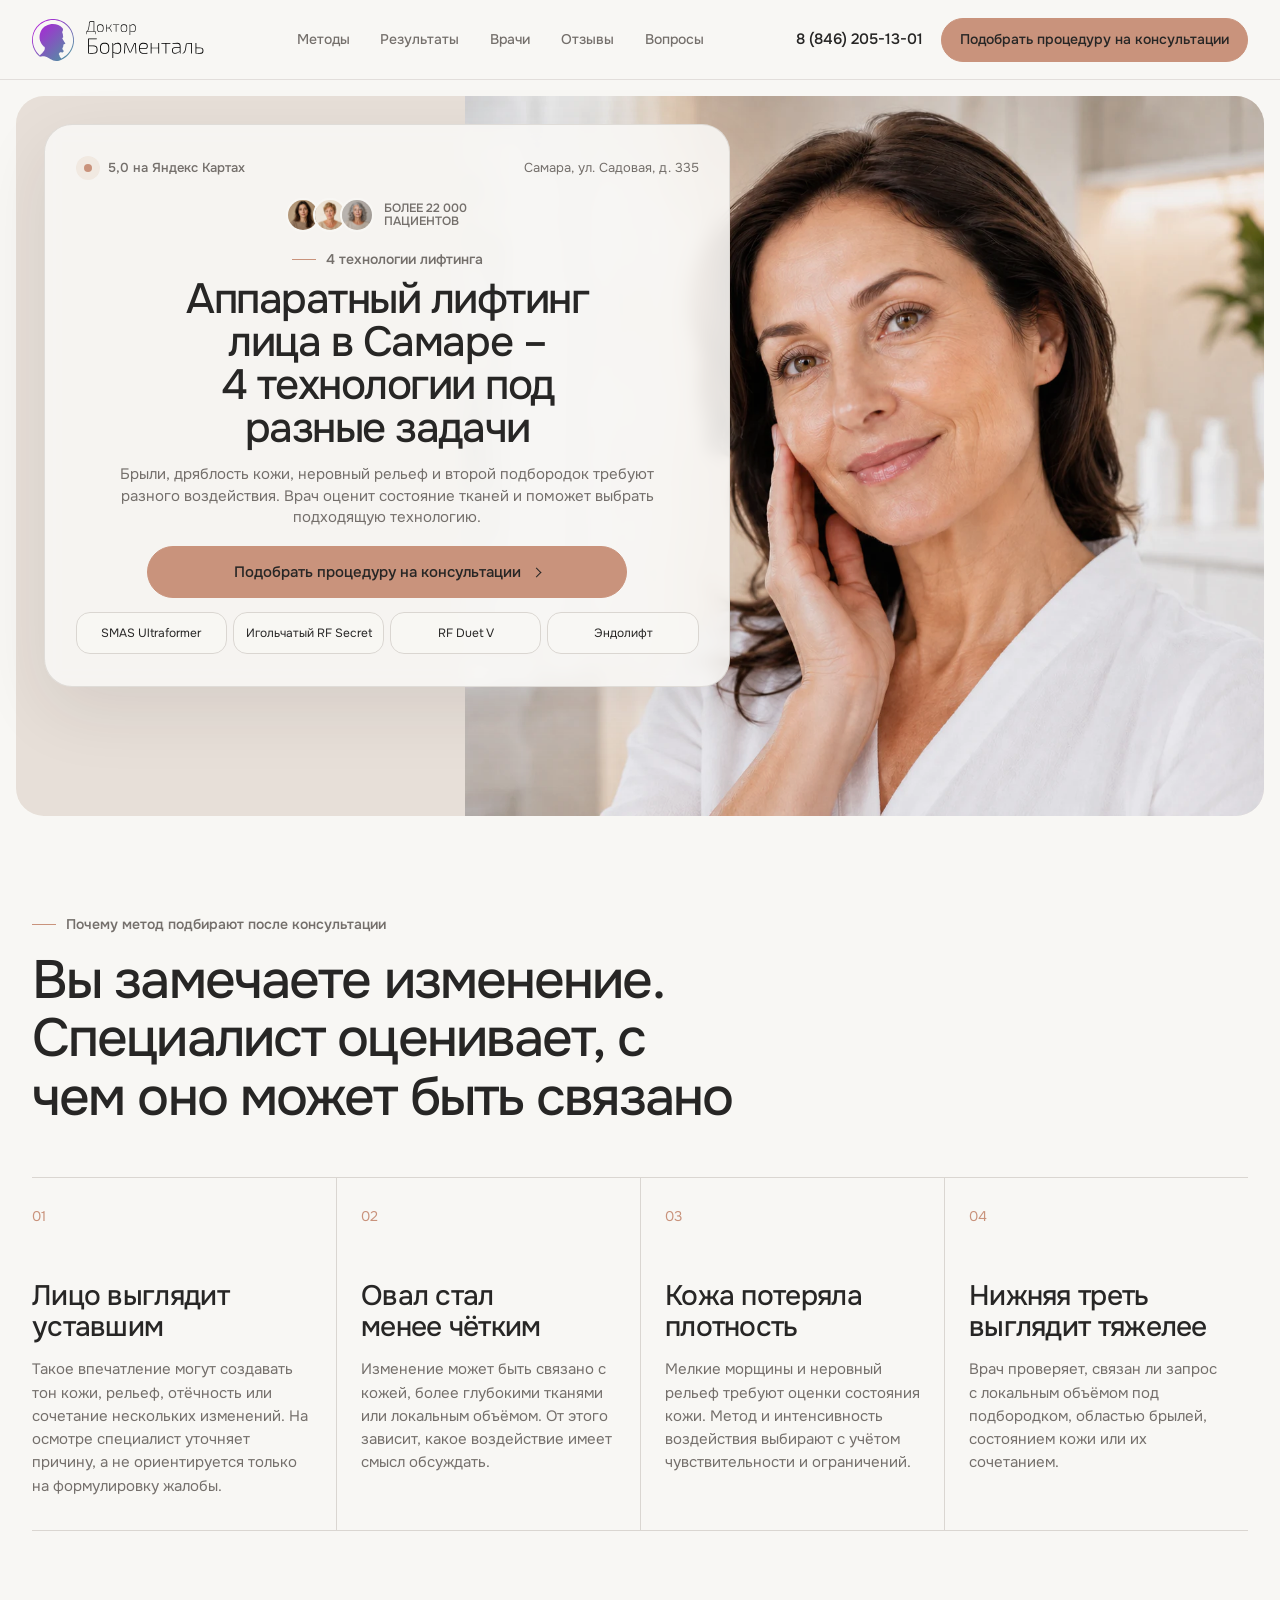
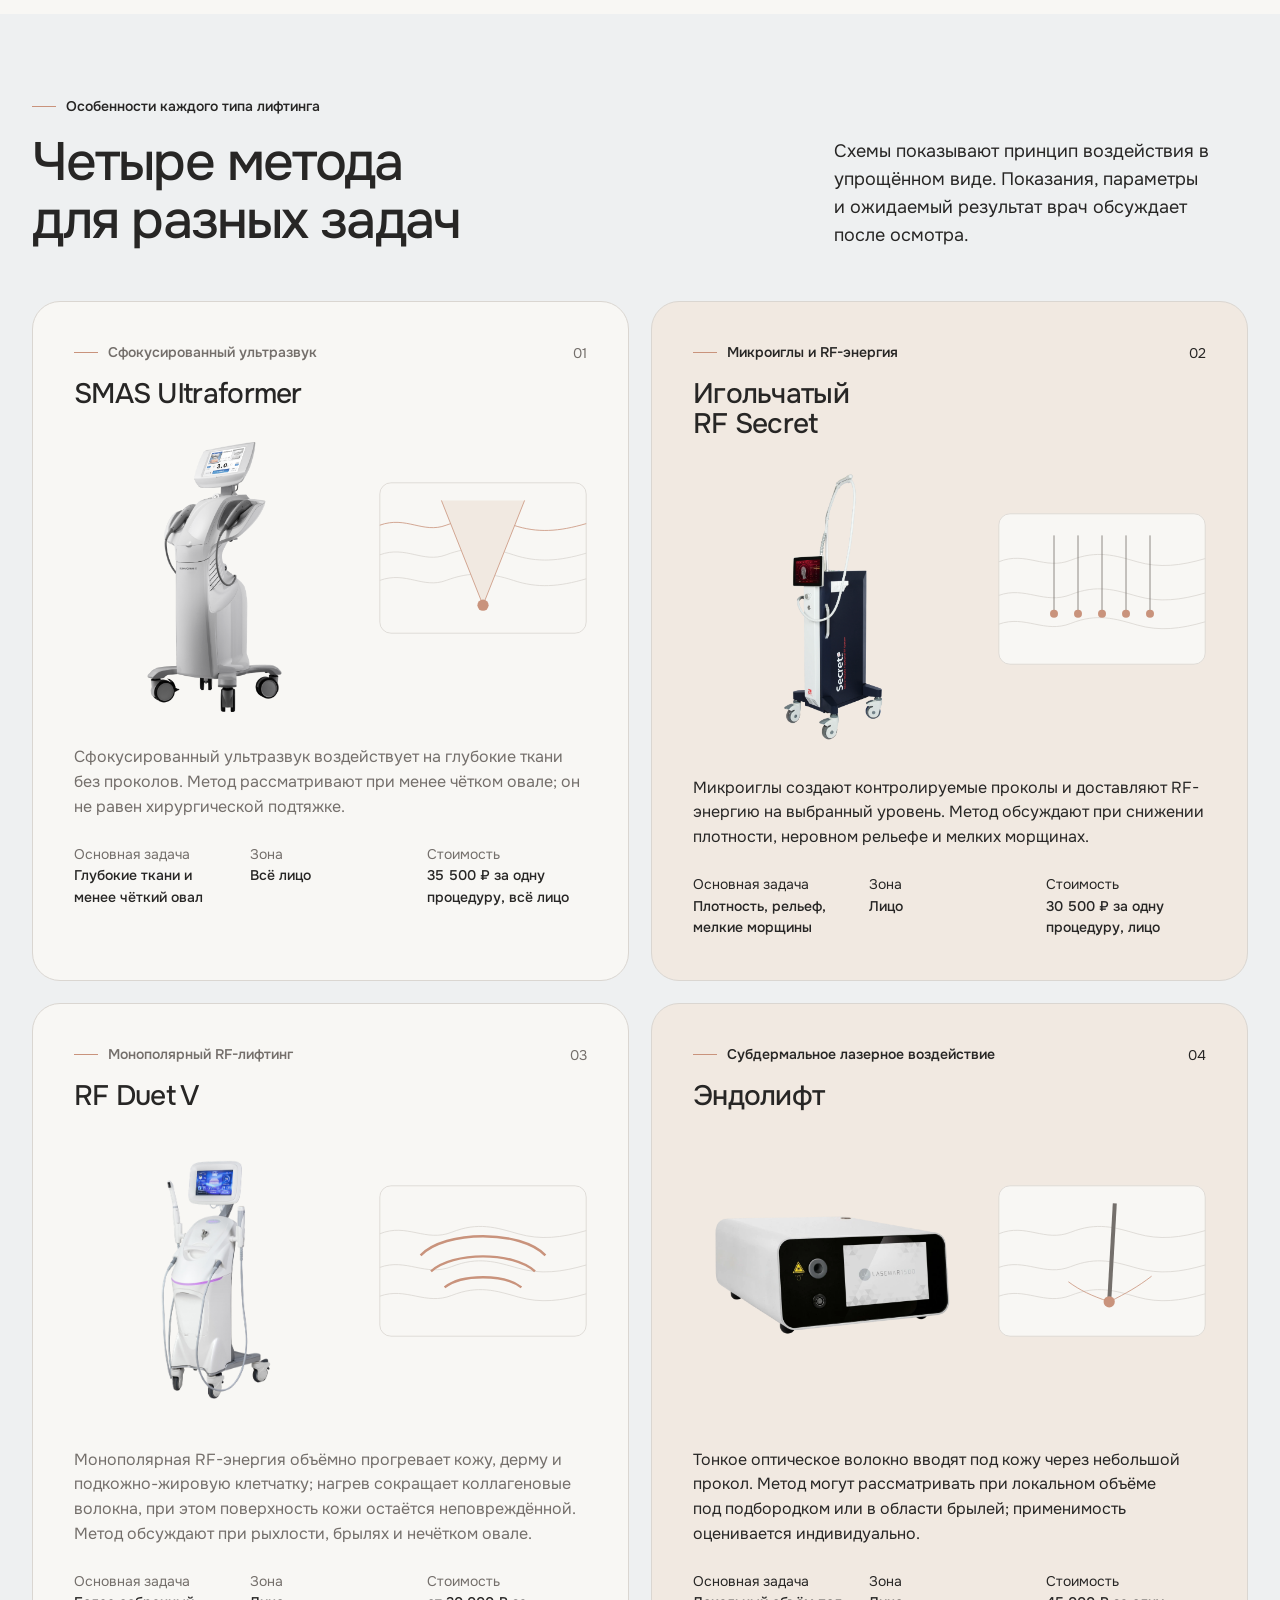
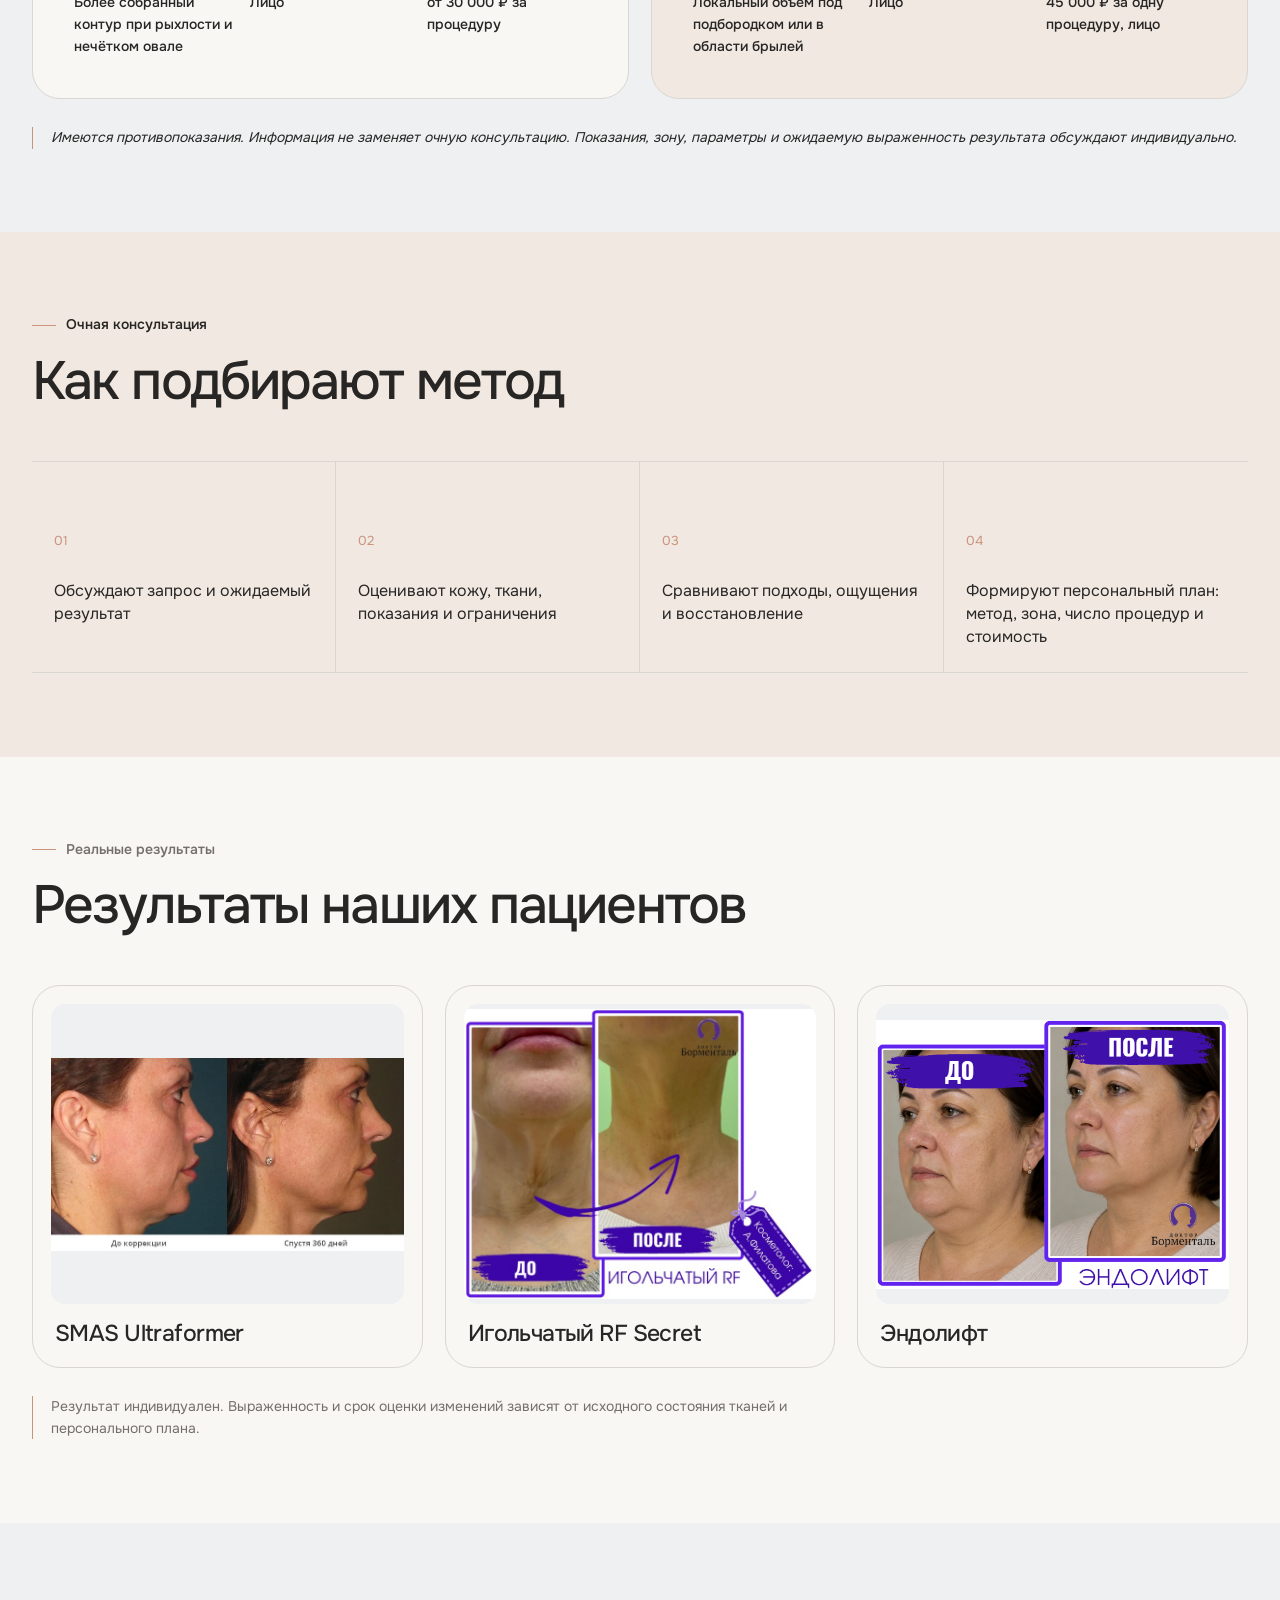
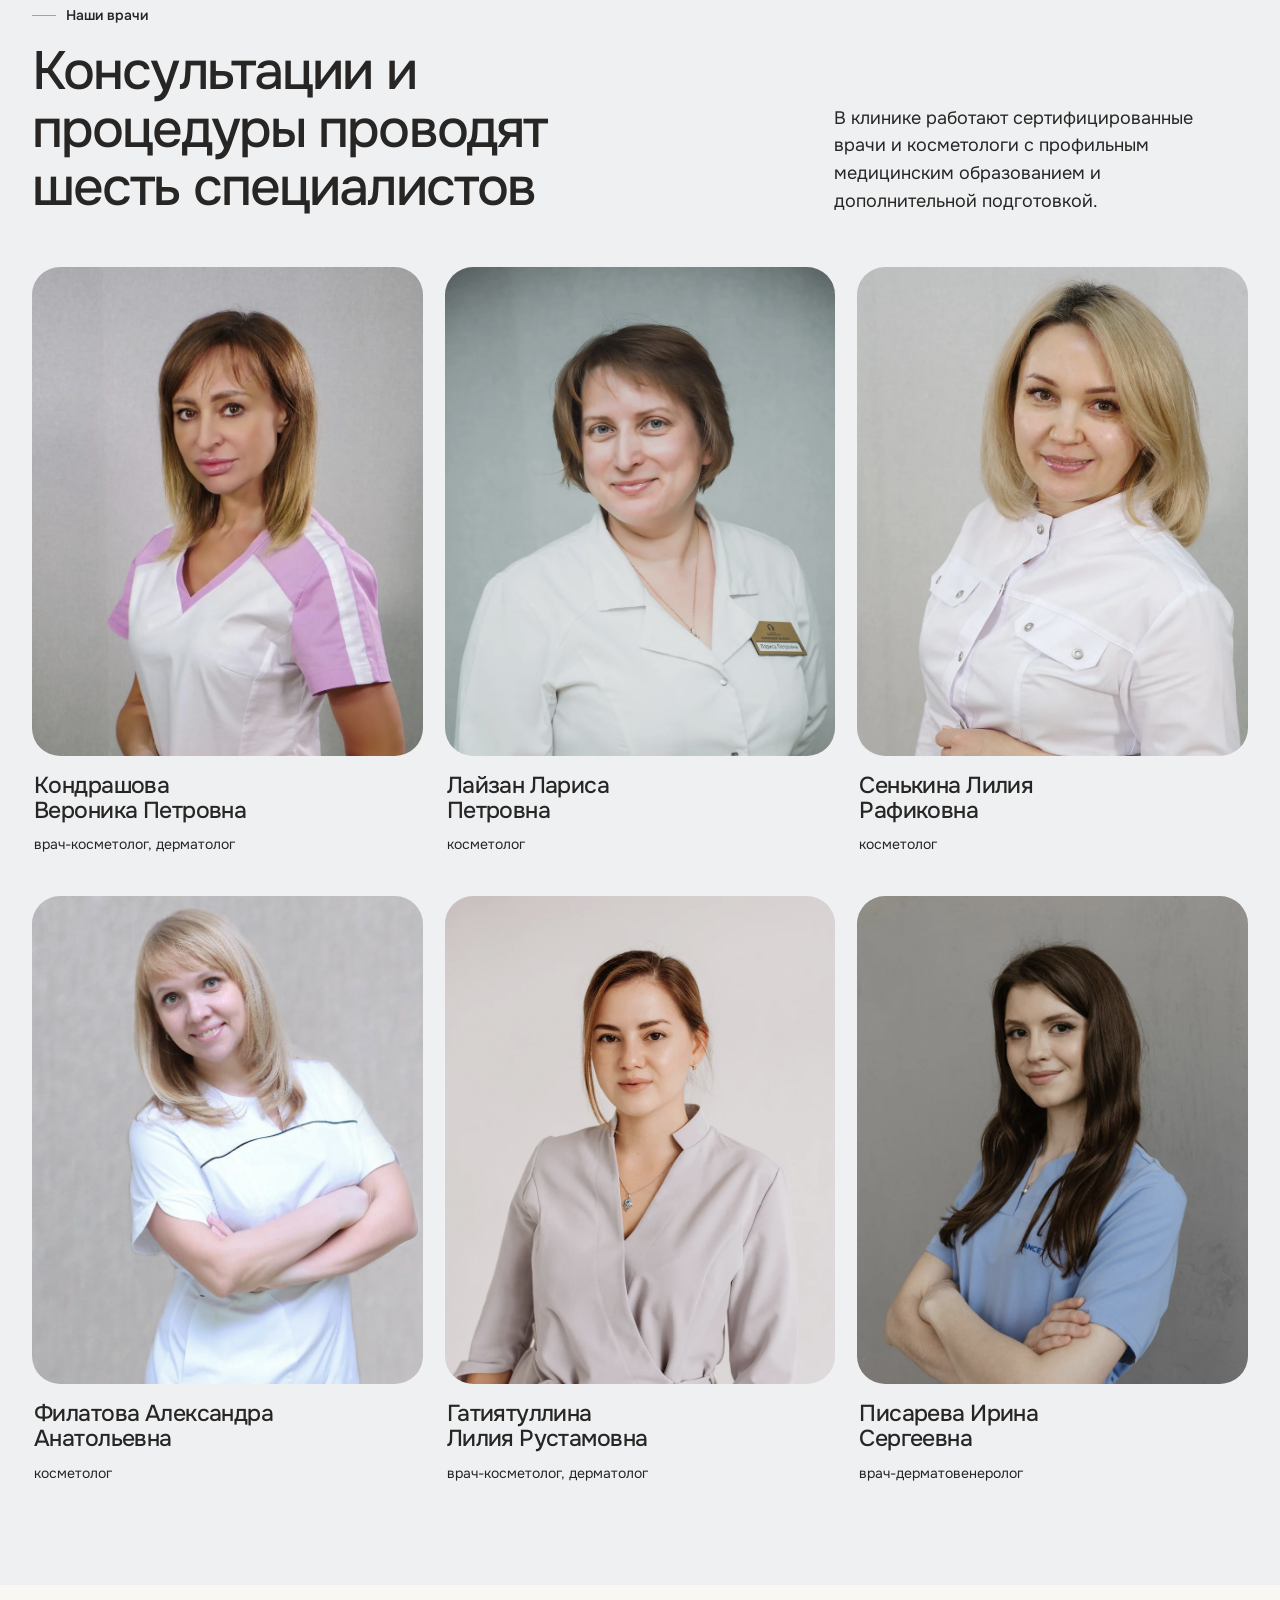
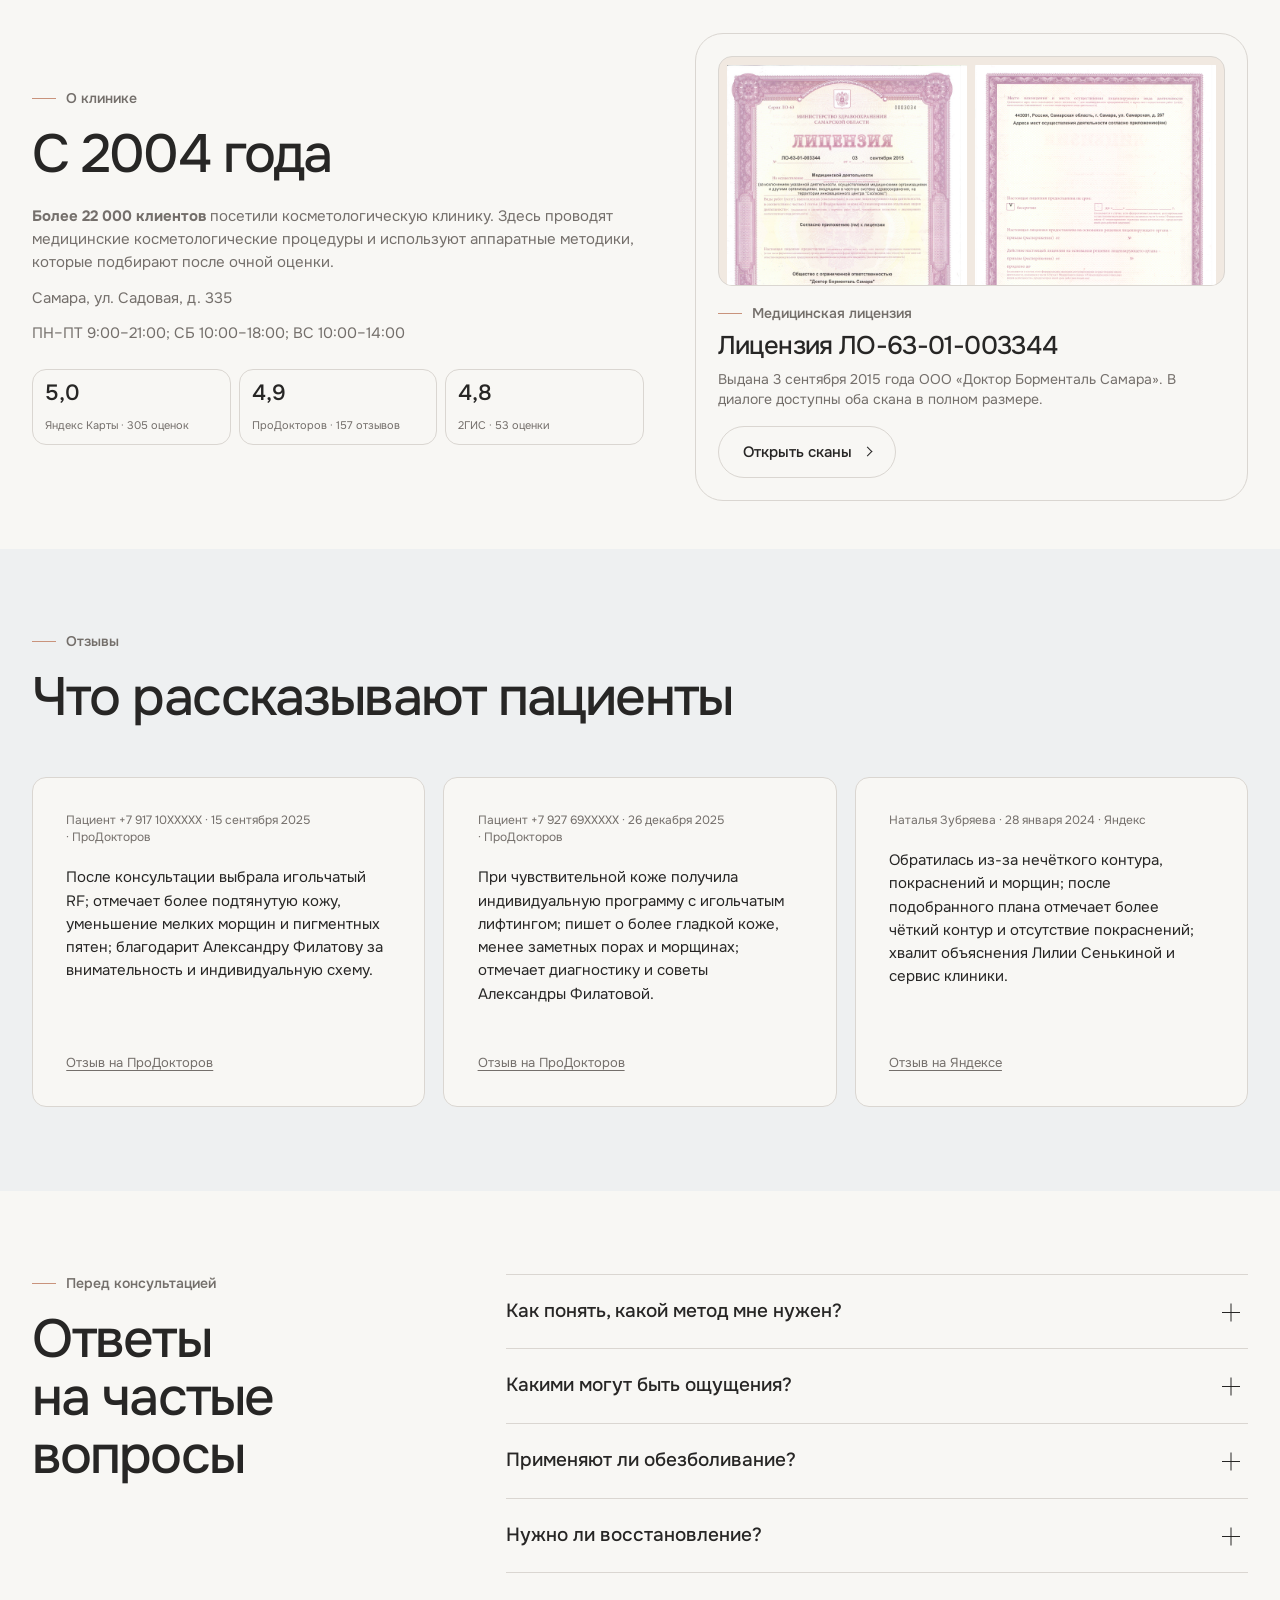
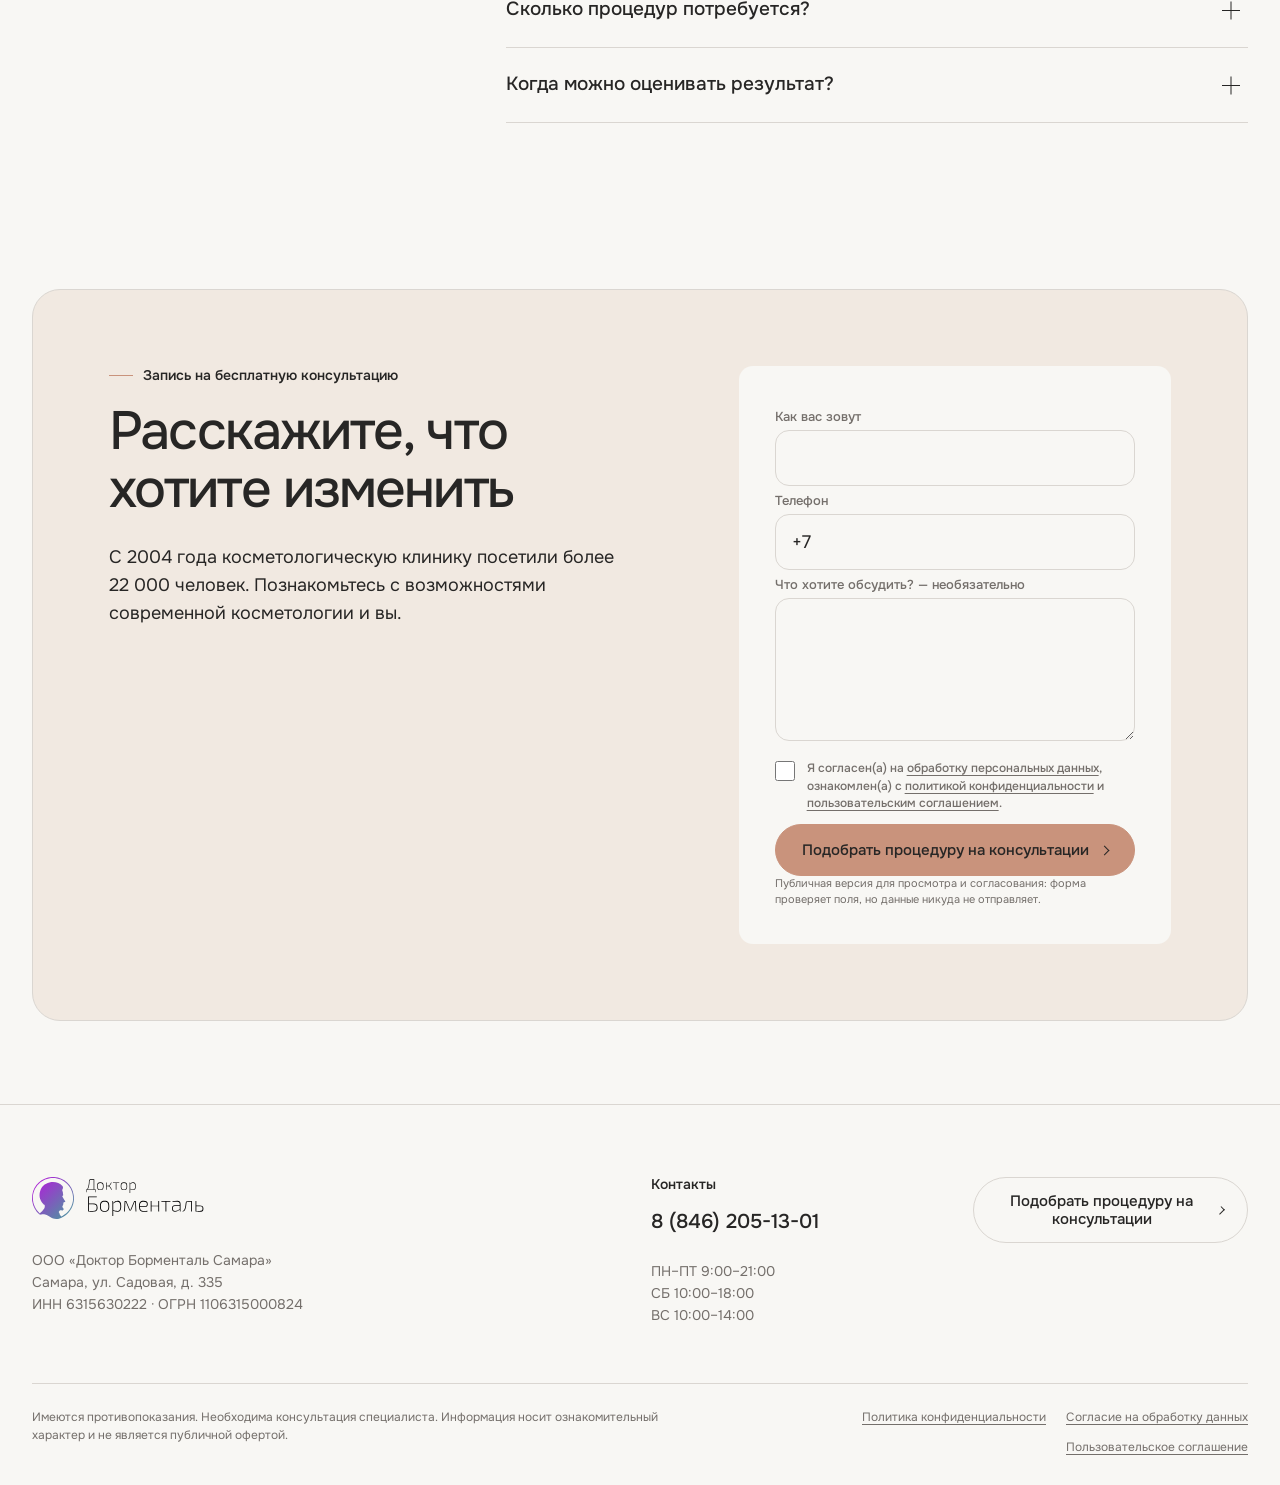
==== commit a48aa26b: "feat: publish RF Duet V landing update" ====
--- a/index.html
+++ b/index.html
@@ -7,7 +7,7 @@
   <meta name="description" content="Четыре технологии аппаратного лифтинга для разных задач. Врач оценит состояние тканей и поможет подобрать метод после очной консультации.">
   <meta name="theme-color" content="#F8F7F4">
   <meta property="og:title" content="Аппаратный лифтинг лица в Самаре">
-  <meta property="og:description" content="SMAS Ultraformer, игольчатый RF Secret, RF ReGen и Эндолифт — метод подбирают после очной консультации.">
+  <meta property="og:description" content="SMAS Ultraformer, игольчатый RF Secret, RF Duet V и Эндолифт — метод подбирают после очной консультации.">
   <meta property="og:type" content="website">
   <meta property="og:image" content="https://espace-landing-pages.github.io/bormental-lifting/assets/images/hero-clean.webp">
   <link rel="canonical" href="https://espace-landing-pages.github.io/bormental-lifting/">
@@ -68,9 +68,9 @@
             <span class="hero-address">Самара, ул. Садовая, д. 335</span>
             <span class="hero-patients">
               <span class="hero-patients__avatars" aria-hidden="true">
-                <img src="assets/doctors/kondrashova-veronika.webp" alt="" width="40" height="40">
-                <img src="assets/doctors/gatiyatullina-liliya.webp" alt="" width="40" height="40">
-                <img src="assets/doctors/pisareva-irina.webp" alt="" width="40" height="40">
+                <img src="assets/patients/hero-patient-1.webp" alt="" width="40" height="40">
+                <img src="assets/patients/hero-patient-2.webp" alt="" width="40" height="40">
+                <img src="assets/patients/hero-patient-3.webp" alt="" width="40" height="40">
               </span>
               <strong>Более 22 000 пациентов</strong>
             </span>
@@ -78,7 +78,7 @@
           <ul class="hero-methods" aria-label="Технологии лифтинга">
             <li>SMAS Ultraformer</li>
             <li>Игольчатый RF Secret</li>
-            <li>RF ReGen</li>
+            <li>RF Duet V</li>
             <li>Эндолифт</li>
           </ul>
         </div>
@@ -135,7 +135,7 @@
               <span class="method-card__index">01</span>
             </div>
             <div class="method-card__visual">
-              <figure class="method-card__media"><img src="assets/equipment/ultraformer-clean.webp" alt="Аппарат Ultraformer III" width="1030" height="1527" loading="lazy"></figure>
+              <figure class="method-card__media"><img src="assets/equipment/ultraformer-cutout.webp" alt="Аппарат Ultraformer III" width="481" height="923" loading="lazy"></figure>
               <div class="method-diagram" role="img" aria-label="Упрощённая схема сфокусированного ультразвукового воздействия">
                 <svg viewBox="0 0 260 190" aria-hidden="true">
                   <rect x="1" y="1" width="258" height="188" rx="14" fill="#F8F7F4" stroke="#DAD6D1"/>
@@ -151,10 +151,8 @@
               <div class="method-card__meta">
                 <div><span>Основная задача</span><strong>Глубокие ткани и менее чёткий овал</strong></div>
                 <div><span>Зона</span><strong>Всё лицо</strong></div>
-                <div><span>Курс</span><strong>Количество процедур определяет врач</strong></div>
                 <div><span>Стоимость</span><strong>35 500 ₽ за одну процедуру, всё лицо</strong></div>
               </div>
-              <p class="price-note">Стоимость зависит от зоны и проверяется на дату записи.</p>
             </div>
           </article>
 
@@ -164,7 +162,7 @@
               <span class="method-card__index">02</span>
             </div>
             <div class="method-card__visual">
-              <figure class="method-card__media"><img src="assets/equipment/secret-rf.webp" alt="Аппарат Secret RF" width="1740" height="3714" loading="lazy"></figure>
+              <figure class="method-card__media"><img src="assets/equipment/secret-rf-cutout.webp" alt="Аппарат Secret RF" width="1740" height="3714" loading="lazy"></figure>
               <div class="method-diagram" role="img" aria-label="Упрощённая схема микроигольчатого RF-воздействия">
                 <svg viewBox="0 0 260 190" aria-hidden="true">
                   <rect x="1" y="1" width="258" height="188" rx="14" fill="#F8F7F4" stroke="#DAD6D1"/>
@@ -179,21 +177,19 @@
               <div class="method-card__meta">
                 <div><span>Основная задача</span><strong>Плотность, рельеф, мелкие морщины</strong></div>
                 <div><span>Зона</span><strong>Лицо</strong></div>
-                <div><span>Курс</span><strong>Количество процедур определяет врач</strong></div>
                 <div><span>Стоимость</span><strong>30 500 ₽ за одну процедуру, лицо</strong></div>
               </div>
-              <p class="price-note">Стоимость зависит от зоны и проверяется на дату записи.</p>
             </div>
           </article>
 
           <article class="method-card" data-reveal>
             <div class="method-card__head">
-              <div><p class="eyebrow">Контактное RF-воздействие</p><h3>RF ReGen</h3></div>
+              <div><p class="eyebrow">Монополярный RF-лифтинг</p><h3>RF Duet V</h3></div>
               <span class="method-card__index">03</span>
             </div>
             <div class="method-card__visual">
-              <figure class="method-card__media"><img src="assets/equipment/regen.webp" alt="Аппарат для RF ReGen" width="694" height="1280" loading="lazy"></figure>
-              <div class="method-diagram" role="img" aria-label="Упрощённая схема контактного RF-воздействия">
+              <figure class="method-card__media"><img src="assets/equipment/duet-v-cutout.webp" alt="Аппарат RF Duet V" width="651" height="650" loading="lazy"></figure>
+              <div class="method-diagram" role="img" aria-label="Упрощённая схема монополярного RF-лифтинга">
                 <svg viewBox="0 0 260 190" aria-hidden="true">
                   <rect x="1" y="1" width="258" height="188" rx="14" fill="#F8F7F4" stroke="#DAD6D1"/>
                   <path d="M1 61C35 47 58 72 91 59s55-6 83 2 54 5 85-4M1 103C34 91 58 115 91 102s55-6 83 2 54 5 85-4M1 139C34 127 58 151 91 138s55-6 83 2 54 5 85-4" fill="none" stroke="#DAD6D1"/>
@@ -202,14 +198,12 @@
               </div>
             </div>
             <div class="method-card__copy">
-              <p>Аппликатор создаёт контактное RF-тепло без проколов. Интенсивность воздействия и число сеансов врач выбирает с учётом состояния кожи.</p>
+              <p>Монополярная RF-энергия объёмно прогревает кожу, дерму и подкожно-жировую клетчатку; нагрев сокращает коллагеновые волокна, при этом поверхность кожи остаётся неповреждённой. Метод обсуждают при рыхлости, брылях и нечётком овале.</p>
               <div class="method-card__meta">
-                <div><span>Основная задача</span><strong>Контактное RF-тепло без проколов</strong></div>
+                <div><span>Основная задача</span><strong>Более собранный контур при рыхлости и нечётком овале</strong></div>
                 <div><span>Зона</span><strong>Лицо</strong></div>
-                <div><span>Курс</span><strong>Количество сеансов определяет врач</strong></div>
-                <div><span>Стоимость</span><strong>3 700 ₽ за один сеанс, лицо</strong></div>
-              </div>
-              <p class="price-note">Стоимость зависит от зоны и проверяется на дату записи.</p>
+                <div><span>Стоимость</span><strong>от 30 000 ₽ за процедуру</strong></div>
+              </div>
             </div>
           </article>
 
@@ -219,7 +213,7 @@
               <span class="method-card__index">04</span>
             </div>
             <div class="method-card__visual">
-              <figure class="method-card__media"><img src="assets/equipment/endolift.webp" alt="Лазерная система для процедуры Эндолифт" width="814" height="442" loading="lazy"></figure>
+              <figure class="method-card__media"><img src="assets/equipment/endolift-cutout.webp" alt="Лазерная система для процедуры Эндолифт" width="814" height="442" loading="lazy"></figure>
               <div class="method-diagram" role="img" aria-label="Упрощённая схема субдермального лазерного воздействия">
                 <svg viewBox="0 0 260 190" aria-hidden="true">
                   <rect x="1" y="1" width="258" height="188" rx="14" fill="#F8F7F4" stroke="#DAD6D1"/>
@@ -235,10 +229,8 @@
               <div class="method-card__meta">
                 <div><span>Основная задача</span><strong>Локальный объём под подбородком или в области брылей</strong></div>
                 <div><span>Зона</span><strong>Лицо</strong></div>
-                <div><span>Курс</span><strong>Количество процедур определяет врач</strong></div>
                 <div><span>Стоимость</span><strong>45 000 ₽ за одну процедуру, лицо</strong></div>
               </div>
-              <p class="price-note">Стоимость зависит от зоны и проверяется на дату записи.</p>
             </div>
           </article>
         </div>
@@ -414,9 +406,7 @@
         <a class="footer-phone" href="tel:+78462051301">8 (846) 205-13-01</a>
         <p>ПН–ПТ 9:00–21:00<br>СБ 10:00–18:00<br>ВС 10:00–14:00</p>
       </div>
-      <div>
-        <h2>Консультация</h2>
-        <p>Метод, зону и параметры обсуждают после очного осмотра.</p>
+      <div class="footer-consultation">
         <button class="button button--secondary" type="button" data-scroll-to-form>Подобрать процедуру на консультации</button>
       </div>
     </div>
--- a/styles.css
+++ b/styles.css
@@ -1883,8 +1883,8 @@
 
 .hero-media img {
   position: absolute;
-  inset: 0 0 0 auto;
-  width: 78%;
+  inset: 0 -6% 0 auto;
+  width: 70%;
   height: 100%;
   object-fit: cover;
   object-position: 52% 38%;
@@ -1893,12 +1893,13 @@
 .hero-panel {
   position: absolute;
   z-index: 2;
-  inset: 28px auto 28px 28px;
+  inset: 28px auto auto 28px;
   display: flex;
   width: min(55%, 700px);
   min-height: 0;
   margin: 0;
   padding: clamp(24px, 2.4vw, 34px);
+  padding-bottom: 32px;
   justify-content: center;
   border-radius: var(--radius-large);
   background: rgba(248, 247, 244, 0.9);
@@ -1989,7 +1990,61 @@
 }
 
 .method-card {
+  display: flex;
   min-height: 0;
+  flex-direction: column;
+}
+
+.method-card__visual {
+  flex: 0 0 auto;
+}
+
+.method-card__media {
+  height: 280px;
+  overflow: visible;
+  border-radius: 0;
+  background: transparent;
+}
+
+.method-card__media img {
+  width: auto;
+  height: auto;
+  max-width: min(100%, 240px);
+  max-height: 270px;
+  padding: 0;
+}
+
+.method-card__copy {
+  display: flex;
+  flex-direction: column;
+  align-items: stretch;
+}
+
+.method-card__meta {
+  display: grid;
+  grid-template-columns: repeat(3, minmax(0, 1fr));
+  gap: 16px;
+}
+
+#methods .medical-note {
+  width: 100%;
+  max-width: none;
+}
+
+#selection .section-heading,
+#results .section-heading,
+#reviews .section-heading {
+  display: block;
+}
+
+#selection .section-heading h2,
+#results .section-heading h2,
+#reviews .section-heading h2 {
+  max-width: none;
+}
+
+.footer-consultation {
+  align-self: start;
 }
 
 .price-note {
@@ -2328,6 +2383,10 @@
 
   .method-card__media {
     height: 240px;
+  }
+
+  .method-card__media img {
+    max-height: 230px;
   }
 
   .clinic-grid {
@@ -2529,6 +2588,10 @@
     grid-template-columns: 1fr;
   }
 
+  .method-card__meta {
+    grid-template-columns: 1fr;
+  }
+
   .result-card:first-child {
     grid-column: auto;
   }
@@ -2694,10 +2757,10 @@
   .hero-proof {
     display: grid;
     order: -1;
-    margin: 0 0 12px;
+    margin: 0 0 18px;
     grid-template-columns: minmax(0, 1fr) minmax(0, 1fr);
     align-items: center;
-    gap: 8px 18px;
+    gap: 18px;
     text-align: left;
   }
 
@@ -2755,6 +2818,20 @@
   }
 }
 
+@media (min-width: 1280px) {
+  #selection .section-heading h2,
+  #results .section-heading h2,
+  #reviews .section-heading h2 {
+    white-space: nowrap;
+  }
+}
+
+@media (min-width: 761px) and (max-width: 1279px) {
+  .method-card__meta {
+    grid-template-columns: repeat(2, minmax(0, 1fr));
+  }
+}
+
 @media (max-width: 1180px) {
   .hero-patients__avatars,
   .hero-rating__dot {
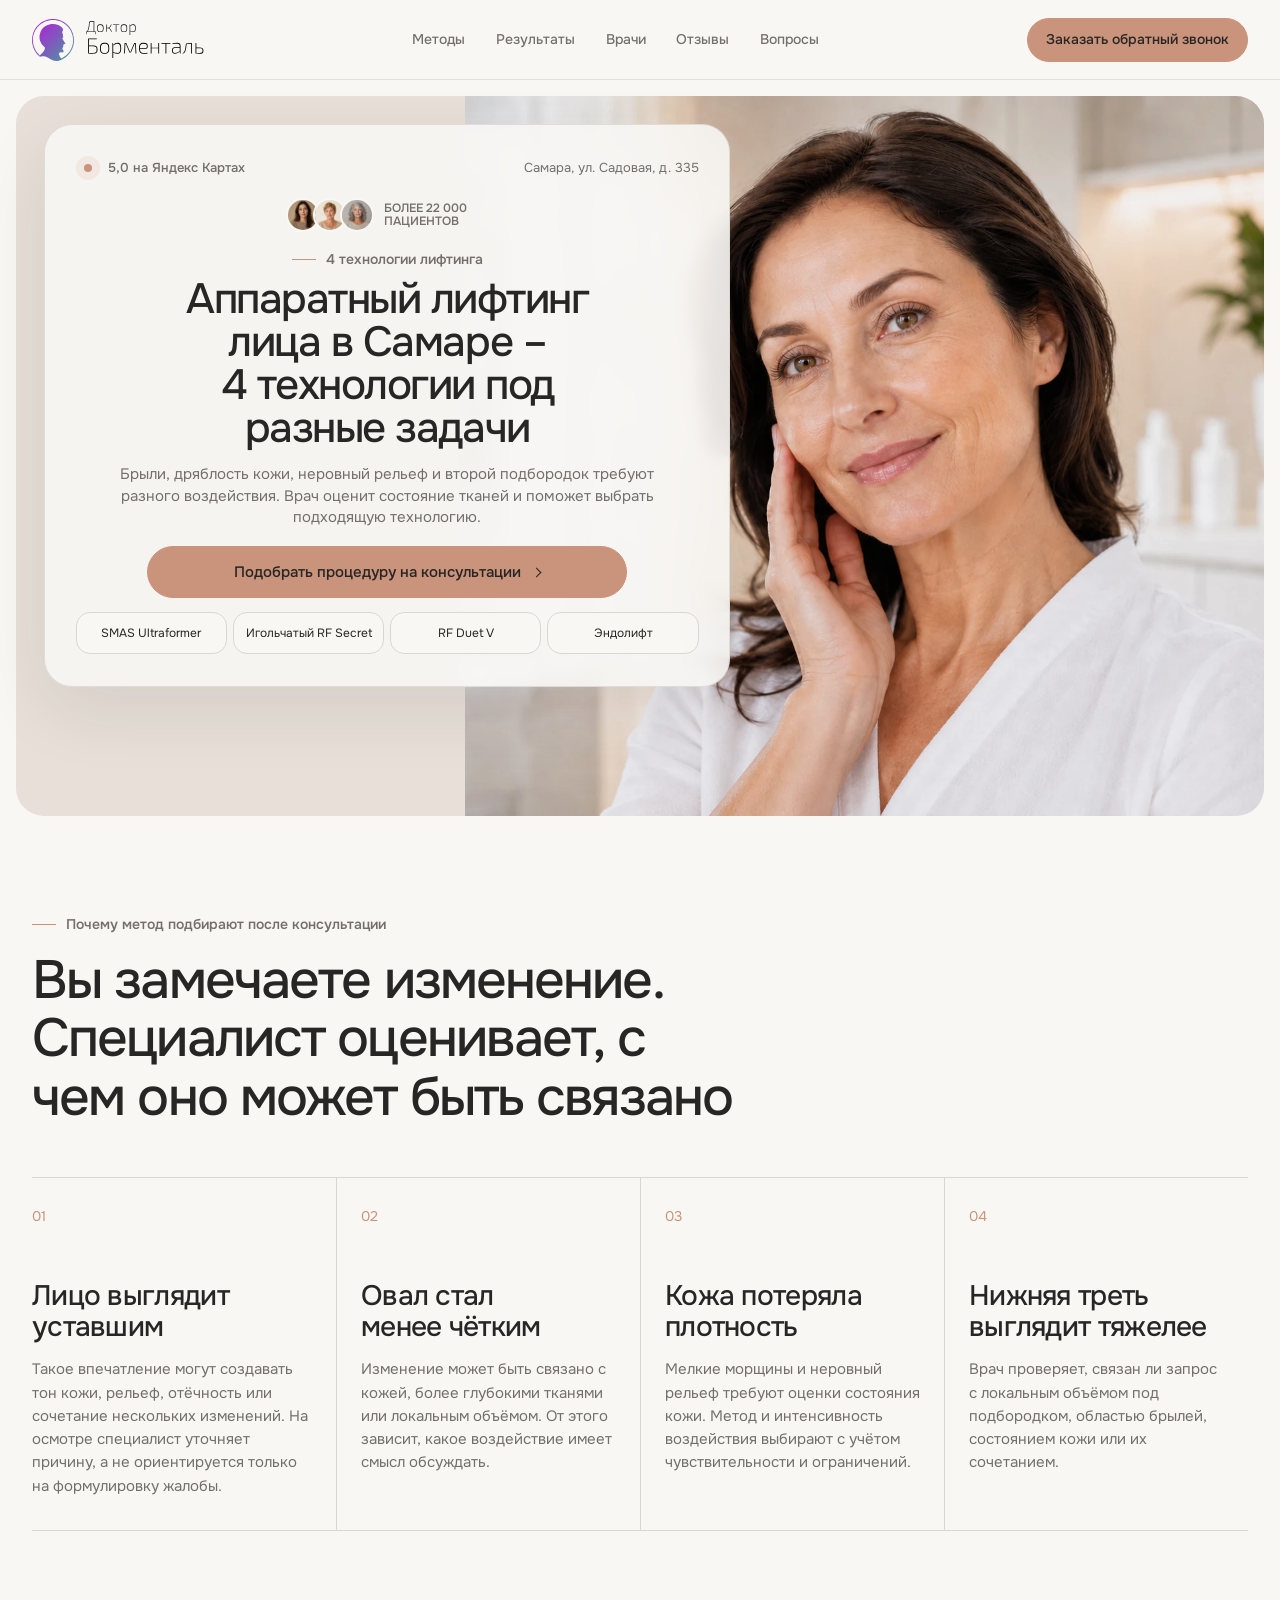
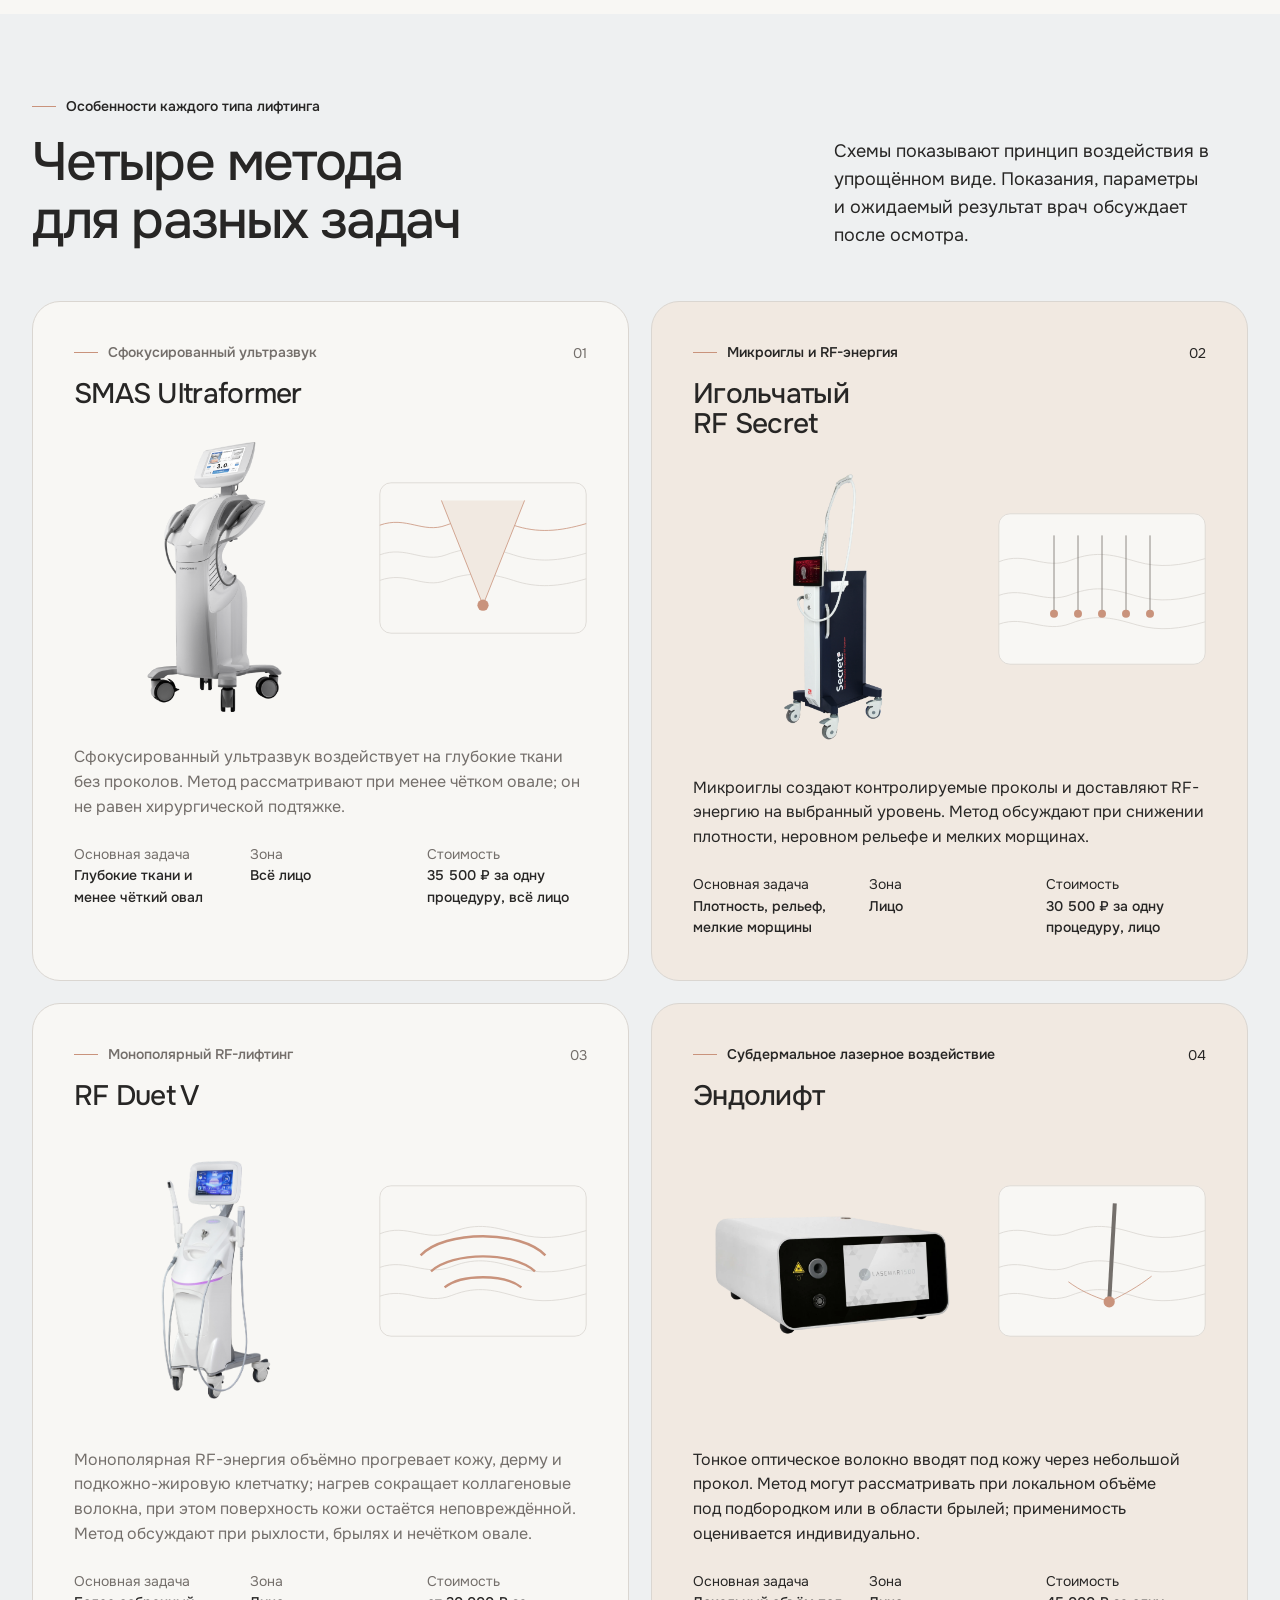
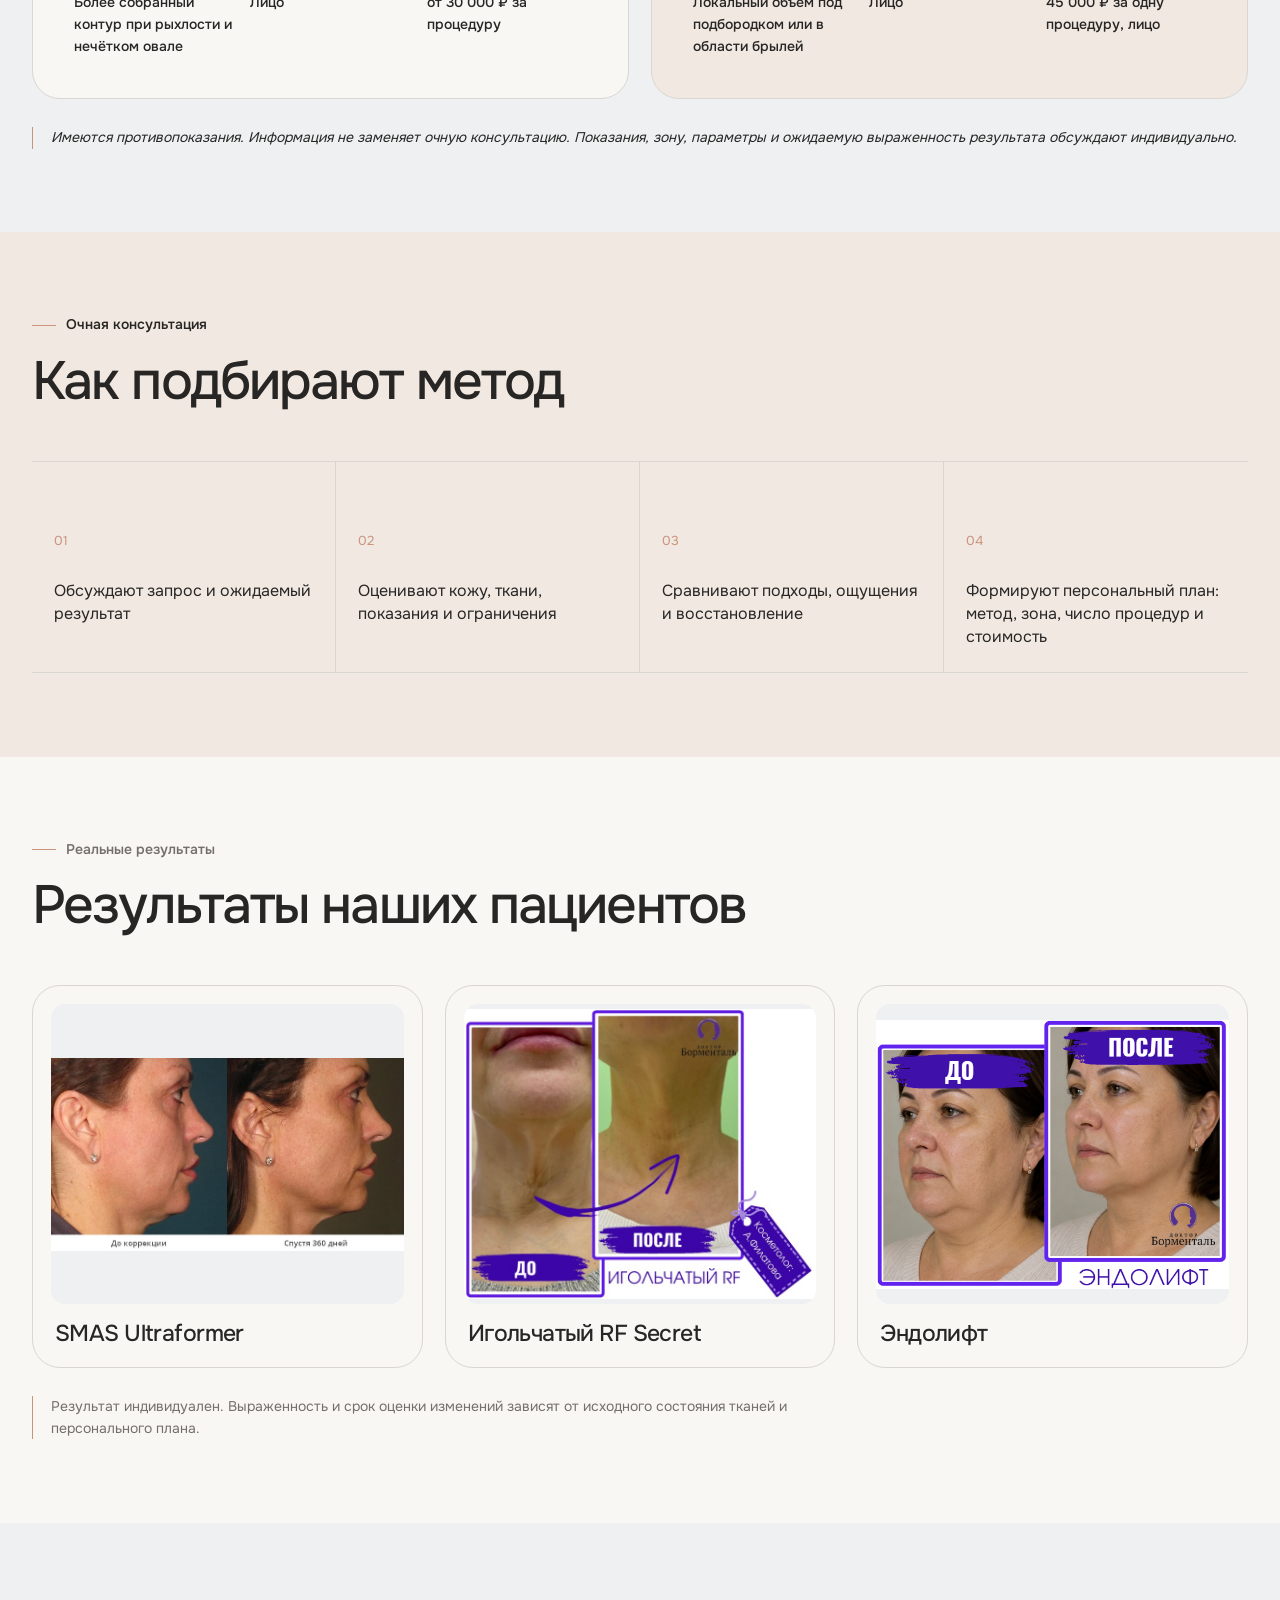
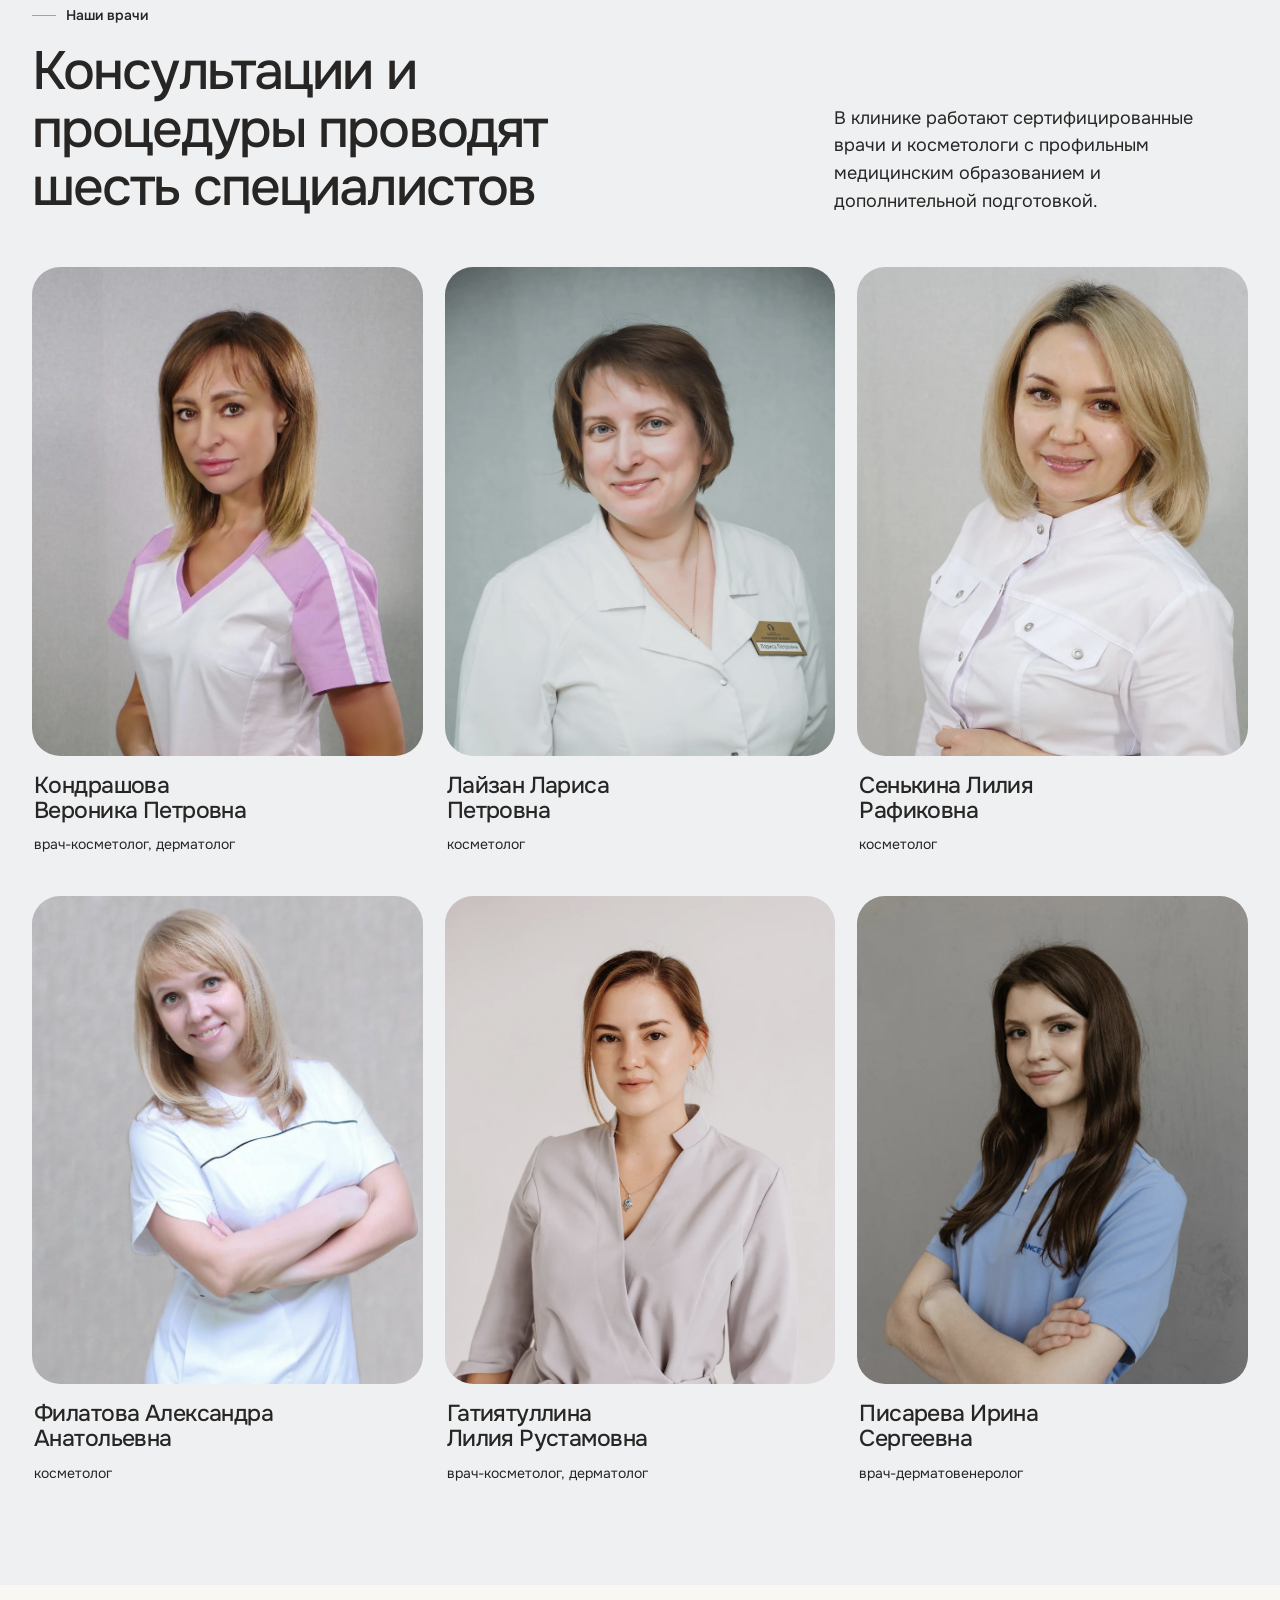
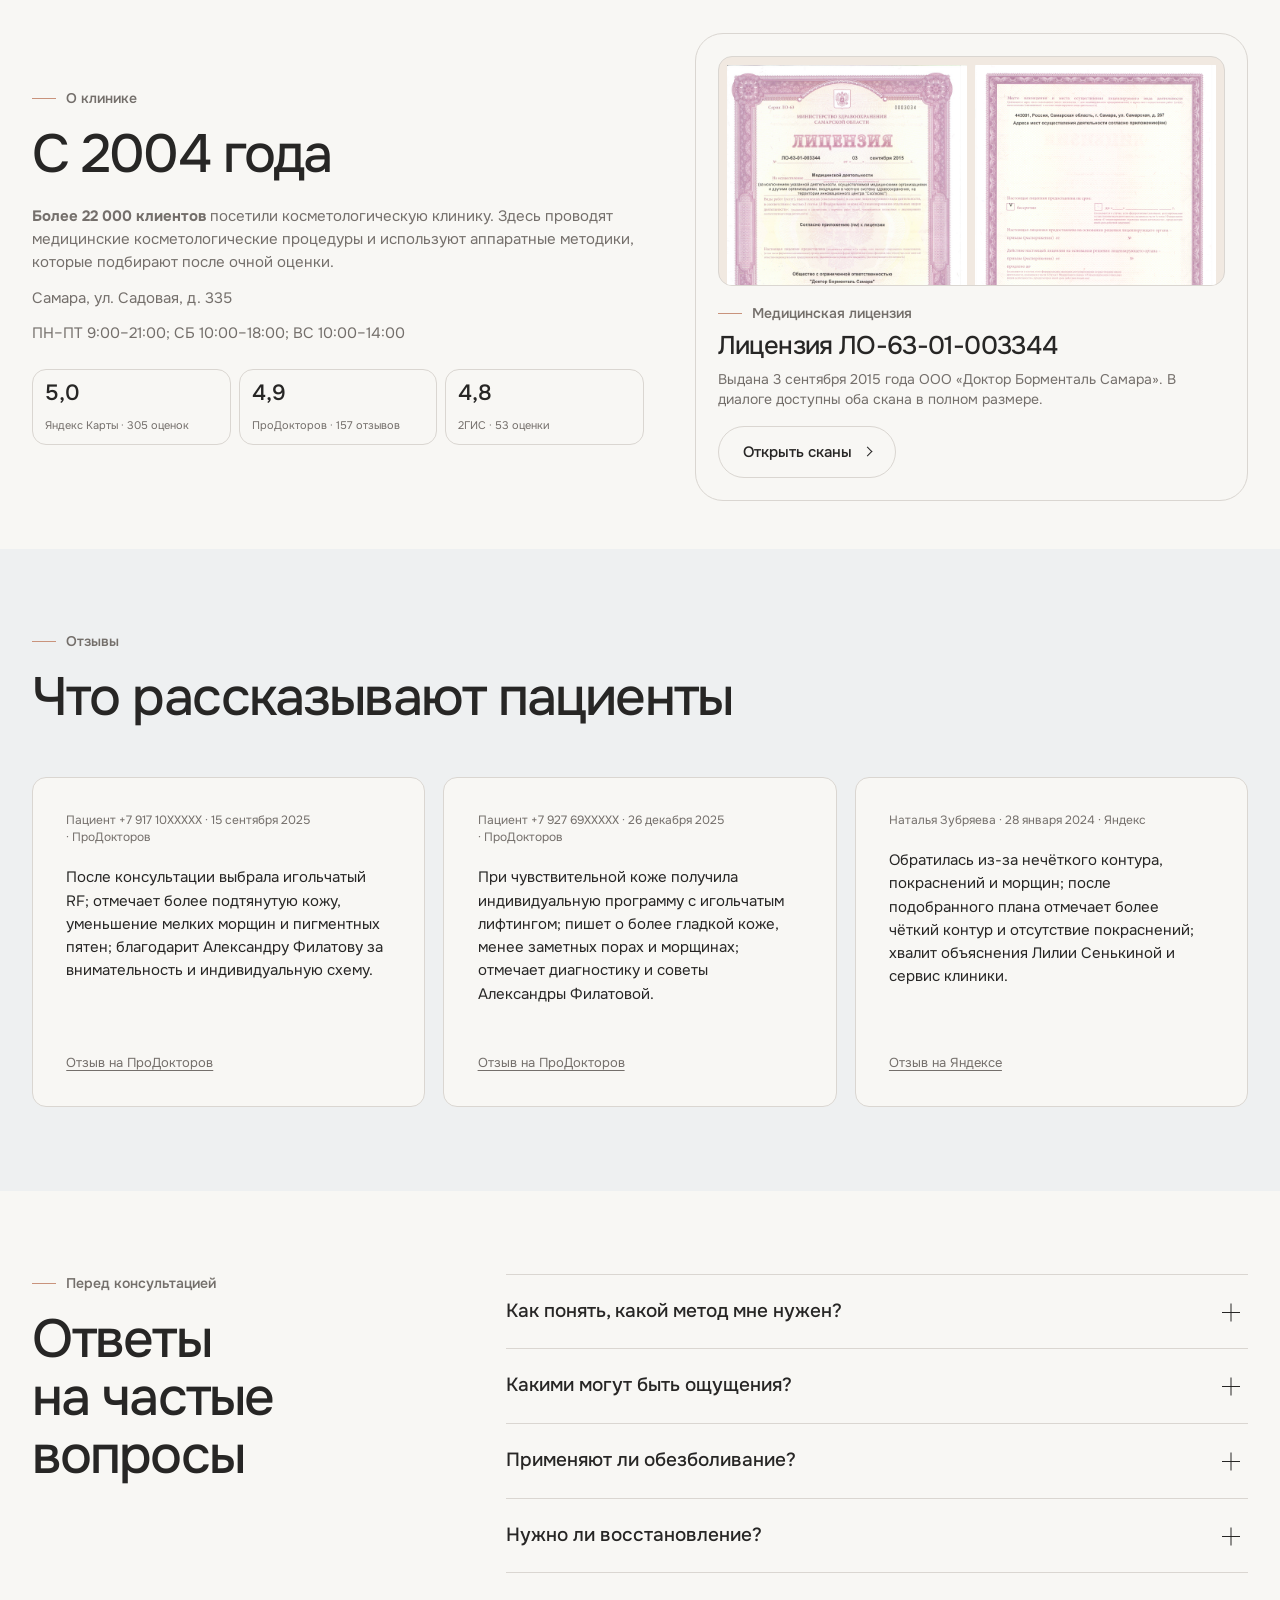
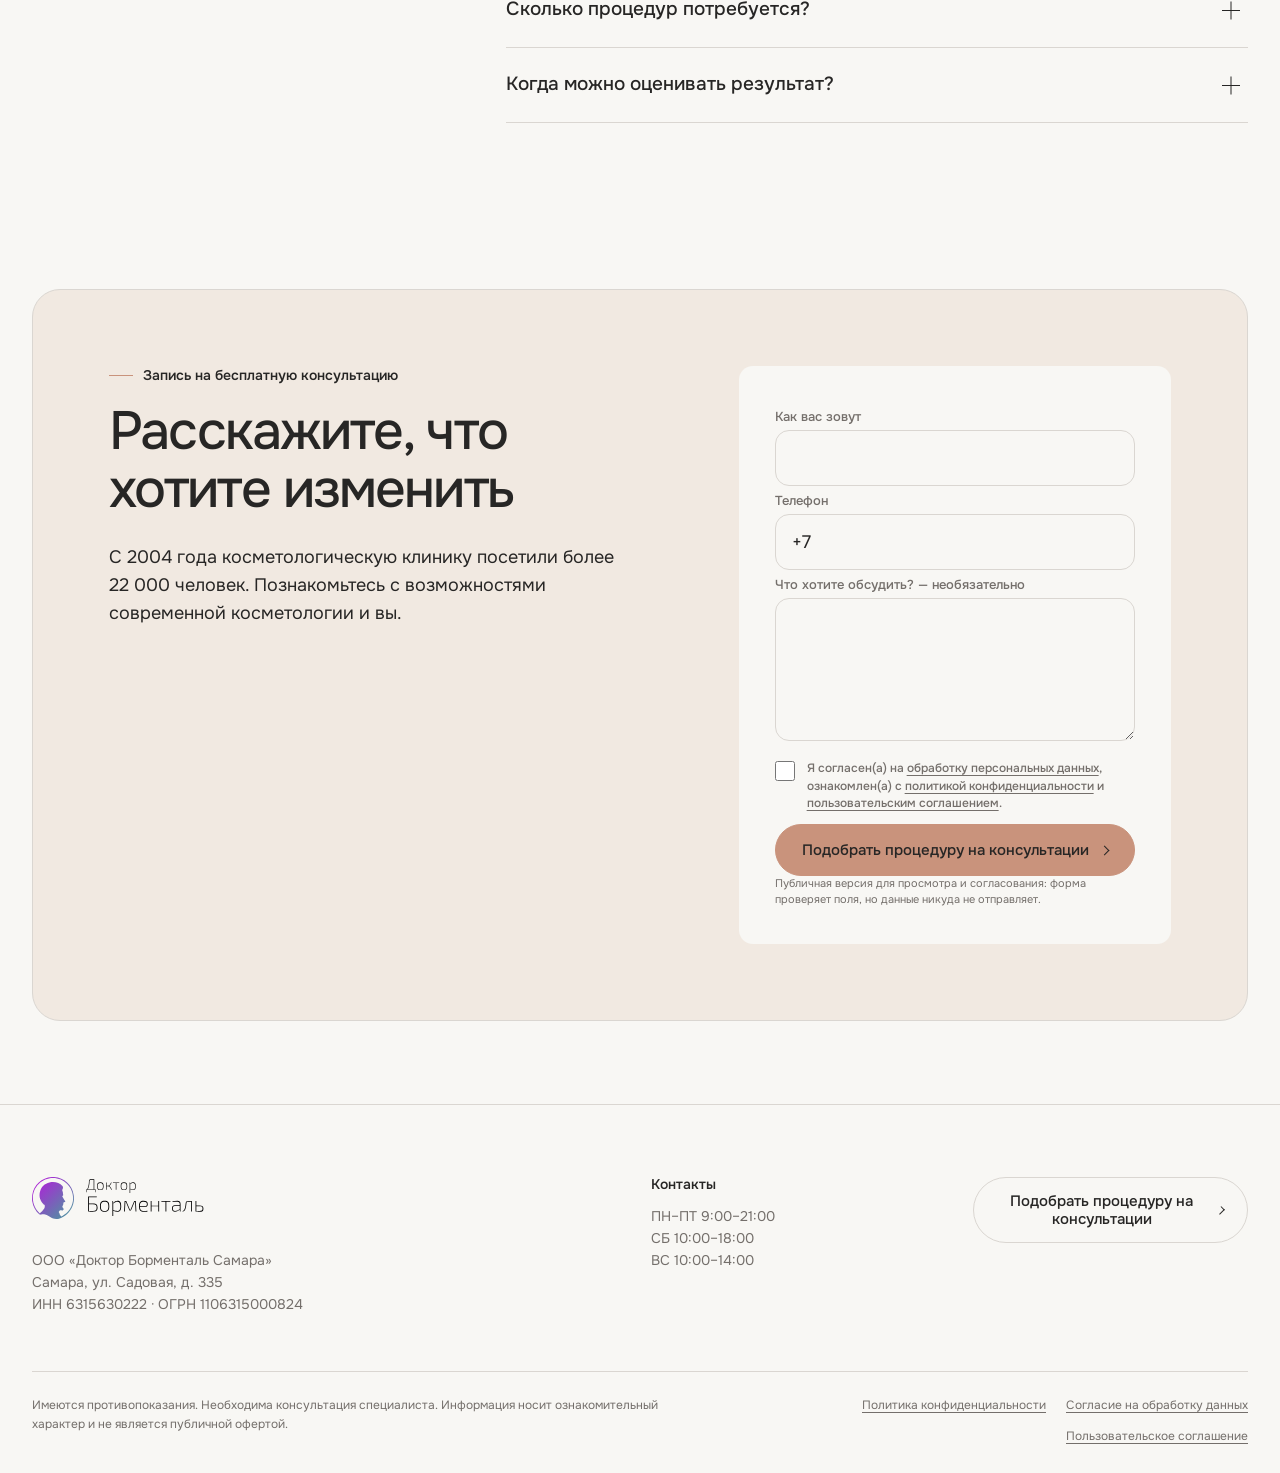
==== commit 6ed4613f: "feat: publish callback entry point" ====
--- a/index.html
+++ b/index.html
@@ -32,8 +32,7 @@
         <a href="#faq">Вопросы</a>
       </nav>
       <div class="header-actions">
-        <a class="header-phone" href="tel:+78462051301">8 (846) 205-13-01</a>
-        <button class="button button--compact" type="button" data-open-lead-modal>Подобрать процедуру на консультации</button>
+        <a class="button button--compact" href="#popup:bormental-callback">Заказать обратный звонок</a>
       </div>
     </div>
   </header>
@@ -403,7 +402,6 @@
       </div>
       <div>
         <h2>Контакты</h2>
-        <a class="footer-phone" href="tel:+78462051301">8 (846) 205-13-01</a>
         <p>ПН–ПТ 9:00–21:00<br>СБ 10:00–18:00<br>ВС 10:00–14:00</p>
       </div>
       <div class="footer-consultation">
